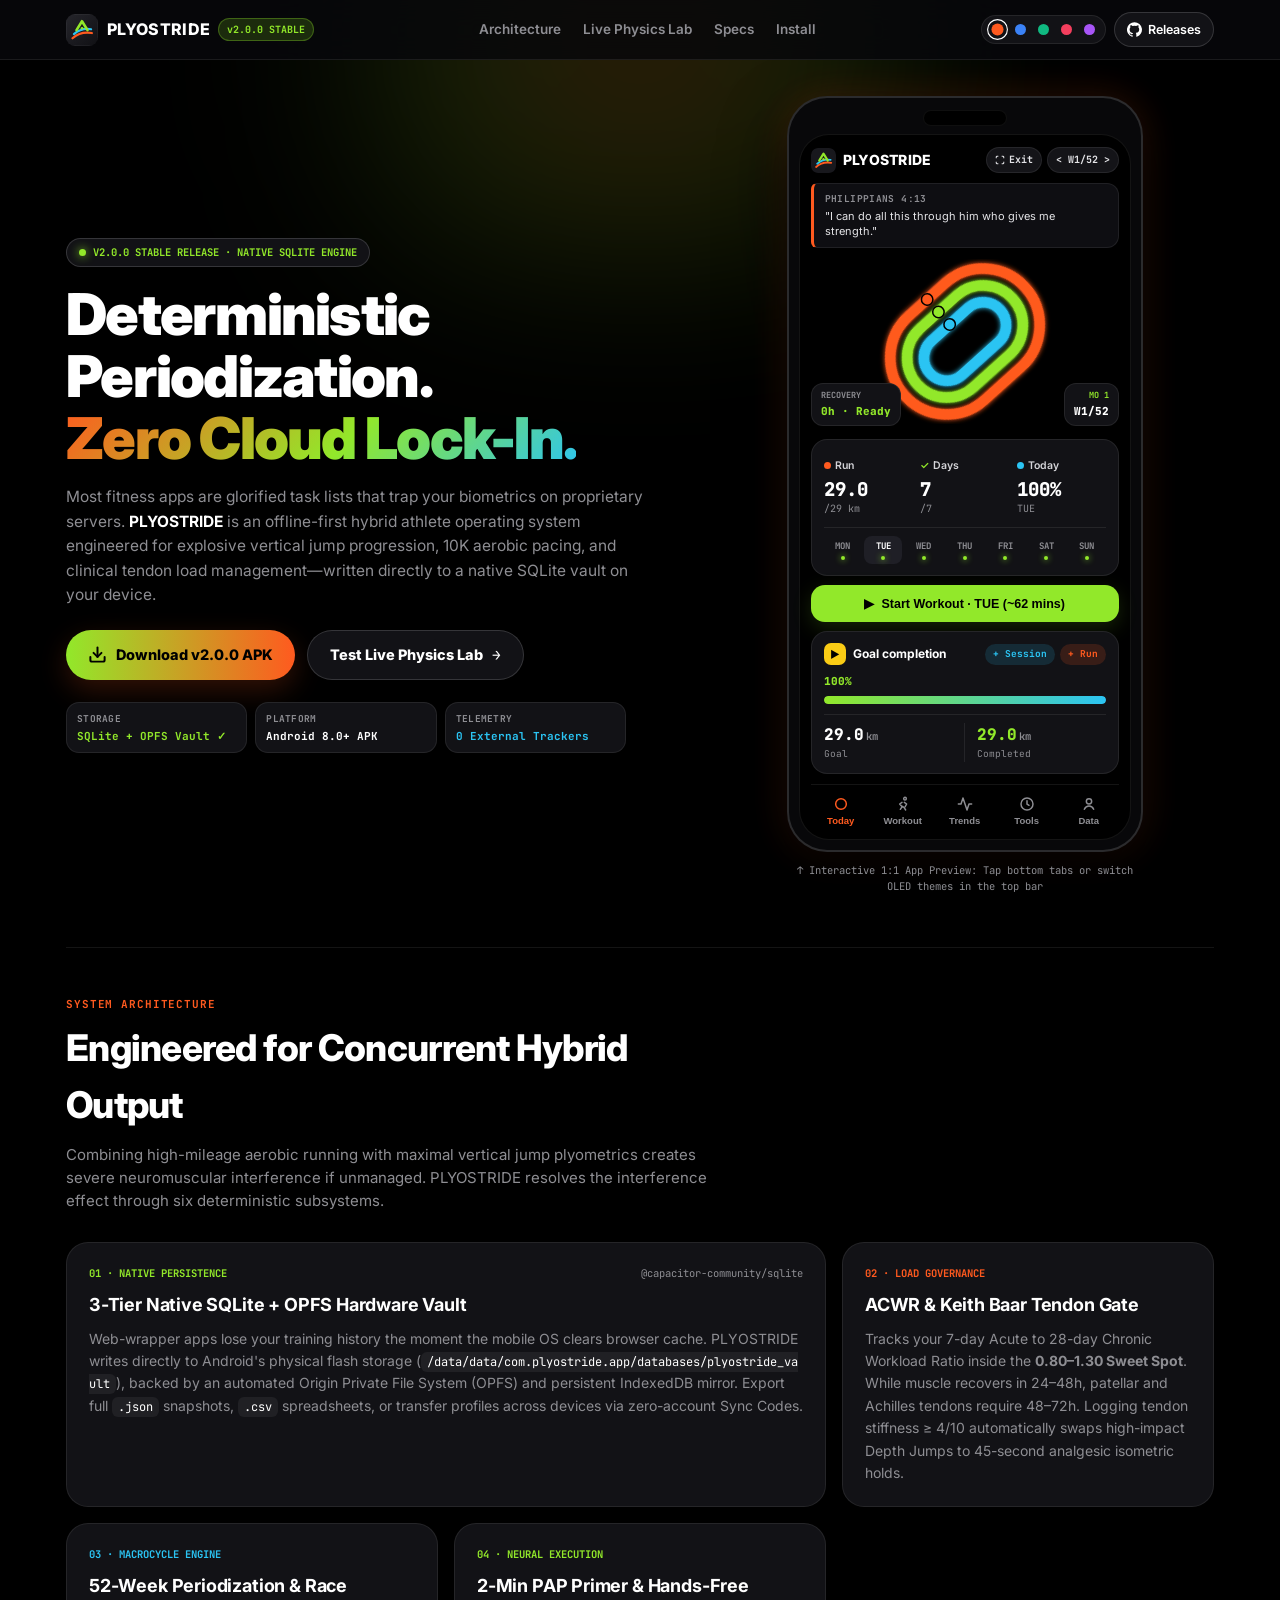
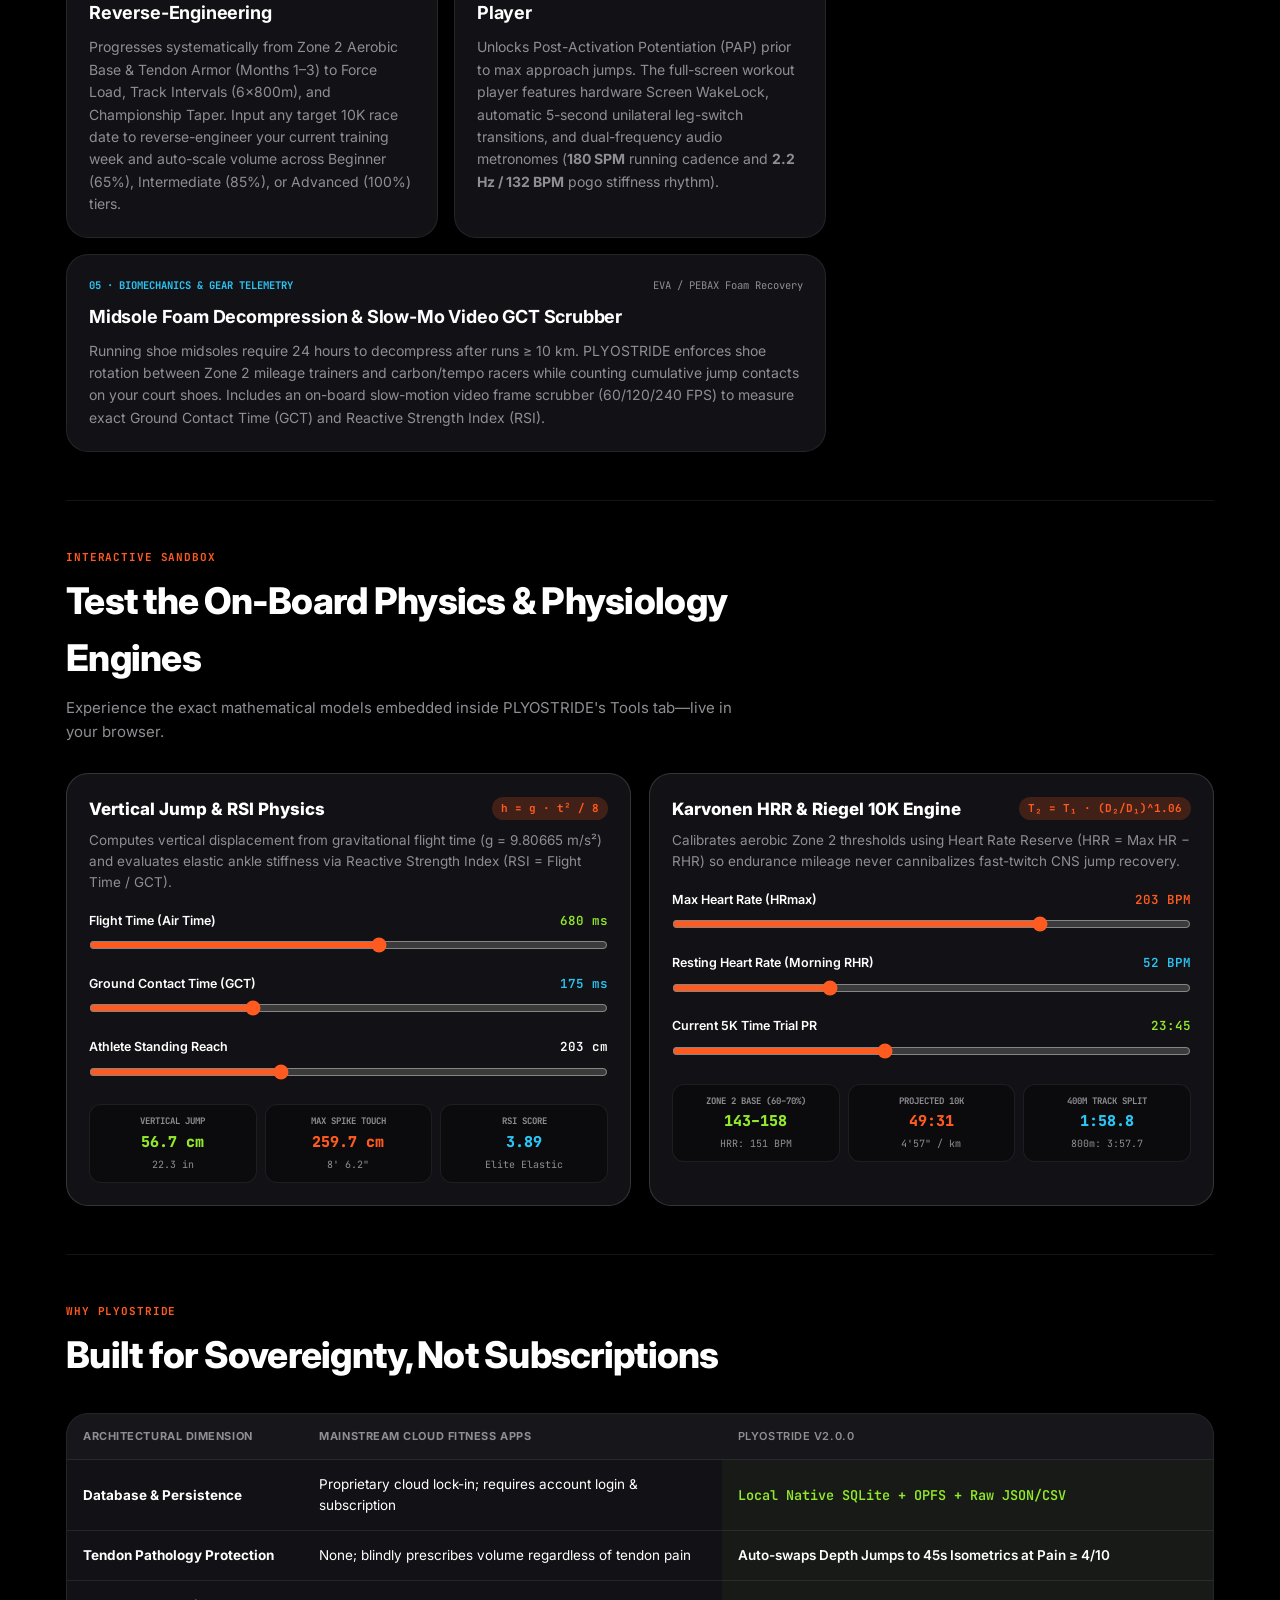
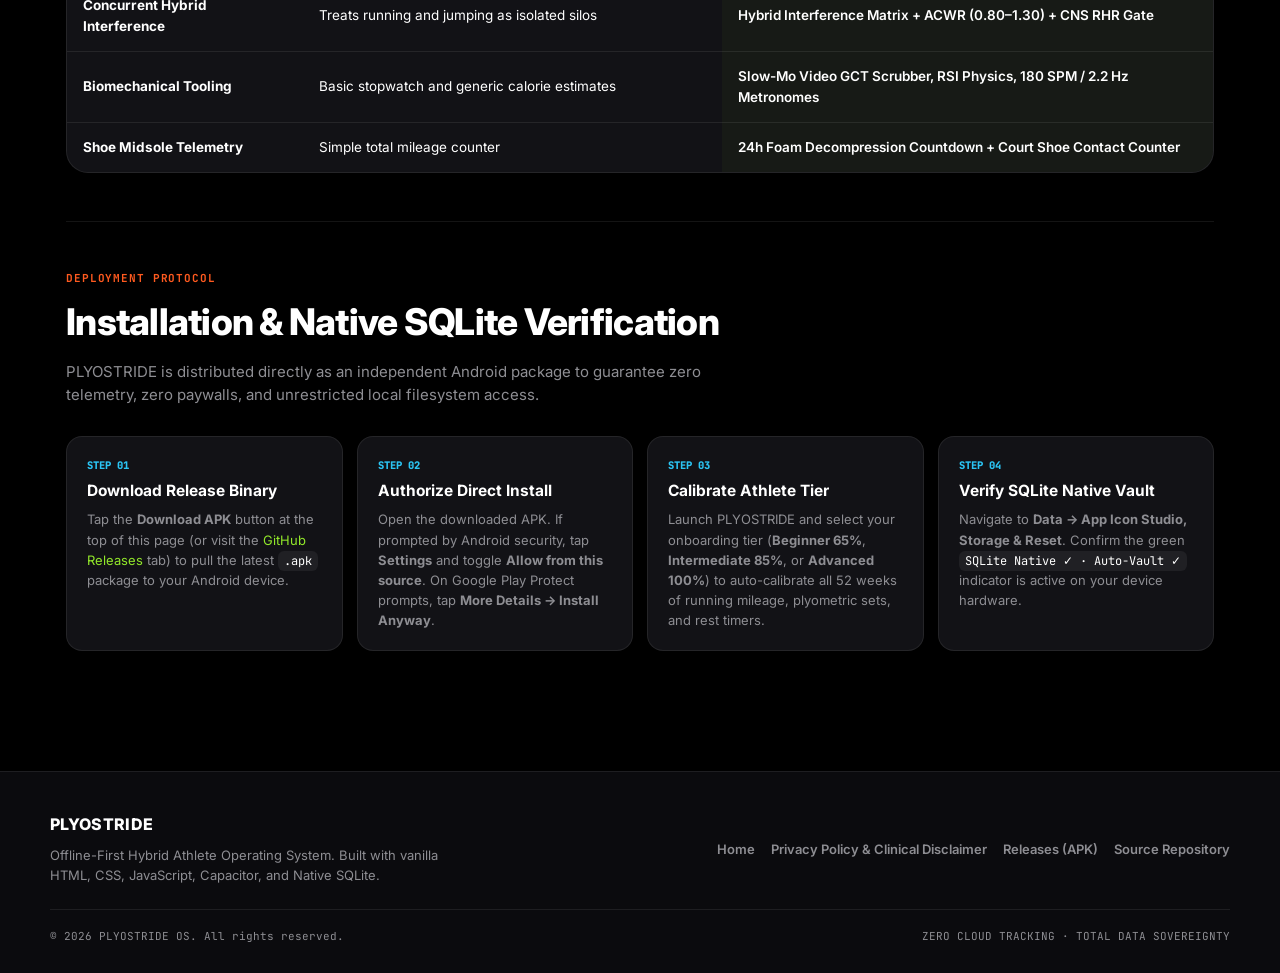
==== index.html @ dda2b537 "Update index.html" ====
<!DOCTYPE html>
<html lang="en" data-theme="carbon">
<head>
  <meta charset="UTF-8" />
  <meta name="viewport" content="width=device-width, initial-scale=1.0, maximum-scale=5.0" />
  <meta name="theme-color" content="#000000" />
  <title>PLYOSTRIDE — Offline-First Hybrid Athlete Operating System</title>
  <meta name="description" content="An offline-first, native SQLite athletic operating system engineered for vertical jump plyometrics, 10K running periodization, and clinical tendon load management." />

  <!-- OpenGraph / Social Link Preview -->
  <meta property="og:type" content="website" />
  <meta property="og:title" content="PLYOSTRIDE · Offline-First Hybrid Athlete OS" />
  <meta property="og:description" content="52-week deterministic periodization, ACWR tendon load management, RSI flight physics, and native SQLite storage. Zero cloud lock-in." />
  <meta property="og:url" content="https://plyostrideos.github.io/" />
  <meta property="og:image" content="https://plyostrideos.github.io/icon.jpg" />

  <!-- Inline SVG Favicon + icon.jpg Fallback -->
  <link rel="icon" type="image/svg+xml" href="data:image/svg+xml,%3Csvg xmlns='http://www.w3.org/2000/svg' viewBox='0 0 512 512'%3E%3Cdefs%3E%3ClinearGradient id='g' x1='0' y1='0' x2='1' y2='1'%3E%3Cstop offset='0%25' stop-color='%23232329'/%3E%3Cstop offset='100%25' stop-color='%230E0E12'/%3E%3C/linearGradient%3E%3C/defs%3E%3Crect width='512' height='512' rx='118' fill='url(%23g)'/%3E%3Cpath d='M104 388 C196 306 312 286 414 304' fill='none' stroke='%23FF5A1F' stroke-width='36' stroke-linecap='round'/%3E%3Cpath d='M126 322 C214 246 318 228 402 244' fill='none' stroke='%232BC4F3' stroke-width='34' stroke-linecap='round'/%3E%3Cpath d='M168 258 L256 116 L344 258' fill='none' stroke='%2392E82A' stroke-width='42' stroke-linecap='round' stroke-linejoin='round'/%3E%3Ccircle cx='256' cy='228' r='22' fill='%2392E82A'/%3E%3C/svg%3E" />
  <link rel="apple-touch-icon" href="icon.jpg" />

  <!-- Fonts & Stylesheet -->
  <link rel="preconnect" href="https://fonts.googleapis.com" />
  <link rel="preconnect" href="https://fonts.gstatic.com" crossorigin />
  <link href="https://fonts.googleapis.com/css2?family=Inter:wght@400;500;600;700;800;900&family=JetBrains+Mono:wght@500;600;700&display=swap" rel="stylesheet" />
  <link rel="stylesheet" href="styles.css" />
</head>
<body>

  <!-- AMBIENT RADIAL GLOW -->
  <div class="ambient-glow" aria-hidden="true"></div>

  <!-- STICKY HYPEROS NAVIGATION BAR -->
  <nav class="top-nav">
    <div class="nav-inner">
      <a href="index.html" class="brand-lockup">
        <svg class="brand-squircle" viewBox="0 0 512 512" aria-label="PLYOSTRIDE Icon">
          <defs>
            <linearGradient id="navIconGrad" x1="0" y1="0" x2="1" y2="1">
              <stop offset="0%" stop-color="#25252B" />
              <stop offset="100%" stop-color="#101014" />
            </linearGradient>
          </defs>
          <rect width="512" height="512" rx="118" fill="url(#navIconGrad)" stroke="rgba(255,255,255,0.12)" stroke-width="12" />
          <path d="M104 388 C196 306 312 286 414 304" fill="none" stroke="var(--primary)" stroke-width="36" stroke-linecap="round" />
          <path d="M126 322 C214 246 318 228 402 244" fill="none" stroke="var(--tertiary)" stroke-width="34" stroke-linecap="round" />
          <path d="M168 258 L256 116 L344 258" fill="none" stroke="var(--secondary)" stroke-width="42" stroke-linecap="round" stroke-linejoin="round" />
          <circle cx="256" cy="228" r="22" fill="var(--secondary)" />
        </svg>
        <div class="brand-text-wrap">
          <span class="logo-text">PLYOSTRIDE</span>
          <span class="version-pill mono" id="nav-version-pill">v2.0.0 STABLE</span>
        </div>
      </a>

      <div class="nav-links">
        <a href="#architecture">Architecture</a>
        <a href="#physics-lab">Live Physics Lab</a>
        <a href="#comparison">Specs</a>
        <a href="#install">Install</a>
      </div>

      <div class="nav-actions">
        <!-- Live 5-Theme Switcher -->
        <div class="theme-switcher" role="group" aria-label="OLED Theme Preview">
          <button type="button" class="theme-dot active" data-set-theme="carbon" title="PLYOSTRIDE Carbon (Default)">
            <span style="background:#FF5A1F;"></span>
          </button>
          <button type="button" class="theme-dot" data-set-theme="cobalt" title="Cobalt Velocity">
            <span style="background:#3B82F6;"></span>
          </button>
          <button type="button" class="theme-dot" data-set-theme="emerald" title="Emerald Bio-Lab">
            <span style="background:#10B981;"></span>
          </button>
          <button type="button" class="theme-dot" data-set-theme="crimson" title="Crimson Apex">
            <span style="background:#F43F5E;"></span>
          </button>
          <button type="button" class="theme-dot" data-set-theme="amethyst" title="Amethyst Neuro">
            <span style="background:#A855F7;"></span>
          </button>
        </div>

        <a href="https://github.com/plyostrideos/plyostrideos.github.io/releases" target="_blank" rel="noopener" class="btn-nav" id="nav-github-link">
          <svg width="15" height="15" viewBox="0 0 24 24" fill="currentColor"><path d="M12 .3a12 12 0 0 0-3.8 23.4c.6.1.8-.3.8-.6v-2c-3.3.7-4-1.6-4-1.6-.6-1.4-1.4-1.8-1.4-1.8-1-.7.1-.7.1-.7 1.2.1 1.8 1.2 1.8 1.2 1 1.8 2.8 1.3 3.5 1 .1-.8.4-1.3.7-1.6-2.7-.3-5.5-1.3-5.5-6 0-1.2.5-2.3 1.3-3.1-.2-.4-.6-1.6 0-3.2 0 0 1-.3 3.4 1.2a11.5 11.5 0 0 1 6 0c2.3-1.5 3.3-1.2 3.3-1.2.6 1.6.2 2.8 0 3.2.9.8 1.3 1.9 1.3 3.2 0 4.6-2.8 5.6-5.5 5.9.5.4.9 1 .9 2.2v3.3c0 .3.1.7.8.6A12 12 0 0 0 12 .3"/></svg>
          <span>Releases</span>
        </a>
      </div>
    </div>
  </nav>

  <!-- HERO SECTION WITH 1:1 ACTUAL APP MOCKUP -->
  <header class="hero">
    <div class="hero-grid">
      <!-- Left Column: Copy & Download CTA -->
      <div class="hero-copy">
        <div class="status-banner">
          <span class="status-dot"></span>
          <span class="mono" id="release-status-text">V2.0.0 STABLE RELEASE · NATIVE SQLITE ENGINE</span>
        </div>

        <h1>Deterministic Periodization.<br /><span class="text-gradient">Zero Cloud Lock-In.</span></h1>

        <p class="hero-sub">
          Most fitness apps are glorified task lists that trap your biometrics on proprietary servers. <strong>PLYOSTRIDE</strong> is an offline-first hybrid athlete operating system engineered for explosive vertical jump progression, 10K aerobic pacing, and clinical tendon load management—written directly to a native SQLite vault on your device.
        </p>

        <div class="cta-group">
          <a id="apk-download-btn" href="https://github.com/plyostrideos/plyostrideos.github.io/releases" class="btn btn-primary">
            <svg width="19" height="19" viewBox="0 0 24 24" fill="none" stroke="currentColor" stroke-width="2.5" stroke-linecap="round" stroke-linejoin="round"><path d="M21 15v4a2 2 0 0 1-2 2H5a2 2 0 0 1-2-2v-4"/><polyline points="7 10 12 15 17 10"/><line x1="12" y1="15" x2="12" y2="3"/></svg>
            <span id="apk-btn-label">Download v2.0.0 APK</span>
          </a>
          <a href="#physics-lab" class="btn btn-secondary">
            <span>Test Live Physics Lab</span>
            <span class="mono">→</span>
          </a>
        </div>

        <div class="hero-telemetry-strip mono">
          <div class="tel-pill">
            <span class="tel-lbl">STORAGE</span>
            <span class="tel-val text-green">SQLite + OPFS Vault ✓</span>
          </div>
          <div class="tel-pill">
            <span class="tel-lbl">PLATFORM</span>
            <span class="tel-val" id="apk-meta-size">Android 8.0+ APK</span>
          </div>
          <div class="tel-pill">
            <span class="tel-lbl">TELEMETRY</span>
            <span class="tel-val text-cyan">0 External Trackers</span>
          </div>
        </div>
      </div>

      <!-- Right Column: Exact 1:1 Interactive PLYOSTRIDE OLED Phone Preview -->
      <div class="hero-device-stage">
        <div class="phone-frame">
          <div class="phone-notch"></div>
          <div class="phone-screen">

            <!-- Exact App Top Header -->
            <div class="mock-header">
              <div class="mock-brand">
                <svg class="mock-squircle-logo" viewBox="0 0 512 512">
                  <rect width="512" height="512" rx="118" fill="#18181D" />
                  <path d="M104 388 C196 306 312 286 414 304" fill="none" stroke="var(--primary)" stroke-width="38" stroke-linecap="round" />
                  <path d="M126 322 C214 246 318 228 402 244" fill="none" stroke="var(--tertiary)" stroke-width="36" stroke-linecap="round" />
                  <path d="M168 258 L256 116 L344 258" fill="none" stroke="var(--secondary)" stroke-width="44" stroke-linecap="round" stroke-linejoin="round" />
                  <circle cx="256" cy="228" r="24" fill="var(--secondary)" />
                </svg>
                <span class="mock-title">PLYOSTRIDE</span>
              </div>
              <div class="mock-header-pills mono">
                <span class="mock-exit-pill">
                  <svg width="10" height="10" viewBox="0 0 24 24" fill="none" stroke="currentColor" stroke-width="2.5"><path d="M8 3H5a2 2 0 0 0-2 2v3m18 0V5a2 2 0 0 0-2-2h-3m0 18h3a2 2 0 0 0 2-2v-3M3 16v3a2 2 0 0 0 2 2h3"/></svg>
                  Exit
                </span>
                <span class="mock-wk-pill">< W1/52 ></span>
              </div>
            </div>

            <!-- Interactive Screen View 1: TODAY (Exact Replica with Philippians 4:13 & 100% Completed State) -->
            <div class="mock-view active" id="mock-view-today">
              <!-- Philippians 4:13 Card -->
              <div class="mock-verse">
                <div class="mono mock-verse-ref">PHILIPPIANS 4:13</div>
                <div class="mock-verse-text">"I can do all this through him who gives me strength."</div>
              </div>

              <!-- 100% Completed Tilted Concentric Stadium Rings + Tick Track -->
              <div class="mock-rings-wrap">
                <svg class="mock-stadium-svg" viewBox="0 0 280 216" aria-label="100% Completed Activity Rings">
                  <defs>
                    <filter id="ringGlow" x="-20%" y="-20%" width="140%" height="140%">
                      <feGaussianBlur stdDeviation="3.5" result="blur" />
                      <feMerge>
                        <feMergeNode in="blur" />
                        <feMergeNode in="SourceGraphic" />
                      </feMerge>
                    </filter>
                  </defs>
                  <g transform="translate(140, 108) rotate(-42) translate(-140, -108)">
                    <!-- Subtle Precision Stadium Tick Marks Behind Loops -->
                    <rect x="34" y="34" width="212" height="148" rx="74" fill="none" stroke="rgba(255,90,31,0.18)" stroke-width="14" stroke-dasharray="2.5 5.5" />
                    <rect x="56" y="56" width="168" height="104" rx="52" fill="none" stroke="rgba(146,232,42,0.18)" stroke-width="14" stroke-dasharray="2.5 5.5" />
                    <rect x="78" y="78" width="124" height="60" rx="30" fill="none" stroke="rgba(43,196,243,0.18)" stroke-width="14" stroke-dasharray="2.5 5.5" />

                    <!-- 100% Completed Full Concentric Stadium Rings -->
                    <rect x="34" y="34" width="212" height="148" rx="74" fill="none" stroke="var(--primary)" stroke-width="14" stroke-linecap="round" filter="url(#ringGlow)" />
                    <rect x="56" y="56" width="168" height="104" rx="52" fill="none" stroke="var(--secondary)" stroke-width="14" stroke-linecap="round" filter="url(#ringGlow)" />
                    <rect x="78" y="78" width="124" height="60" rx="30" fill="none" stroke="var(--tertiary)" stroke-width="14" stroke-linecap="round" filter="url(#ringGlow)" />

                    <!-- Glowing Completion Cap Dots -->
                    <circle cx="140" cy="34" r="7.5" fill="var(--primary)" stroke="#000" stroke-width="2" />
                    <circle cx="140" cy="56" r="7.5" fill="var(--secondary)" stroke="#000" stroke-width="2" />
                    <circle cx="140" cy="78" r="7.5" fill="var(--tertiary)" stroke="#000" stroke-width="2" />
                  </g>
                </svg>

                <div class="mock-badge-left mono">
                  <span class="mock-b-lbl">RECOVERY</span>
                  <span class="mock-b-val text-green">0h · Ready</span>
                </div>
                <div class="mock-badge-right mono">
                  <span class="mock-b-lbl text-green">MO 1</span>
                  <span class="mock-b-val">W1/52</span>
                </div>
              </div>

              <!-- 3-Column Metrics + 7-Day Strip Card (100% Completed) -->
              <div class="mock-card">
                <div class="mock-3col">
                  <div>
                    <div class="mock-m-lbl">
                      <span class="dot-flame"></span> Run
                    </div>
                    <div class="mock-m-val mono">29.0</div>
                    <div class="mock-m-sub mono">/29 km</div>
                  </div>
                  <div>
                    <div class="mock-m-lbl">
                      <span class="text-green">✓</span> Days
                    </div>
                    <div class="mock-m-val mono">7</div>
                    <div class="mock-m-sub mono">/7</div>
                  </div>
                  <div>
                    <div class="mock-m-lbl">
                      <span class="dot-clock"></span> Today
                    </div>
                    <div class="mock-m-val mono">100%</div>
                    <div class="mock-m-sub mono">TUE</div>
                  </div>
                </div>

                <!-- 7-Day Strip with Completed Dots -->
                <div class="mock-week-strip mono">
                  <div class="mock-day done"><span>MON</span><i></i></div>
                  <div class="mock-day active done"><span>TUE</span><i></i></div>
                  <div class="mock-day done"><span>WED</span><i></i></div>
                  <div class="mock-day done"><span>THU</span><i></i></div>
                  <div class="mock-day done"><span>FRI</span><i></i></div>
                  <div class="mock-day done"><span>SAT</span><i></i></div>
                  <div class="mock-day done"><span>SUN</span><i></i></div>
                </div>
              </div>

              <!-- Neon Green Start Workout Button -->
              <button type="button" class="mock-start-btn" onclick="switchMockTab('workout', document.querySelectorAll('.mock-nav-item')[1])">
                <span>▶</span> Start Workout · TUE (~62 mins)
              </button>

              <!-- 100% Goal Completion Card -->
              <div class="mock-card mock-goal-card">
                <div class="mock-goal-head">
                  <div class="mock-goal-title">
                    <span class="mock-goal-icon">▶</span>
                    <span>Goal completion</span>
                  </div>
                  <div class="mock-goal-actions mono">
                    <span class="pill-session">+ Session</span>
                    <span class="pill-run">+ Run</span>
                  </div>
                </div>

                <div class="mock-goal-pct mono text-green">100%</div>
                <div class="mock-goal-bar-track">
                  <div class="mock-goal-bar-fill" style="width: 100%;"></div>
                </div>

                <div class="mock-goal-split mono">
                  <div class="mock-goal-col">
                    <div class="mock-goal-num">29.0<span>km</span></div>
                    <div class="mock-goal-sub">Goal</div>
                  </div>
                  <div class="mock-goal-col">
                    <div class="mock-goal-num text-green">29.0<span>km</span></div>
                    <div class="mock-goal-sub">Completed</div>
                  </div>
                </div>
              </div>
            </div>

            <!-- Interactive Screen View 2: WORKOUT -->
            <div class="mock-view" id="mock-view-workout">
              <div class="mock-card">
                <div style="display:flex;justify-content:space-between;align-items:center;margin-bottom:8px;">
                  <span style="font-size:12px;font-weight:700;">Tuesday · Jump & Strength</span>
                  <span class="mock-tag mono">100% DONE</span>
                </div>
                <div class="mock-ex-item done">
                  <span class="mock-chk">✓</span>
                  <div>
                    <div class="mock-ex-name">Max Approach Jumps</div>
                    <div class="mock-ex-rx mono">3 × 6 · 120s rest · 36h CNS Rec</div>
                  </div>
                </div>
                <div class="mock-ex-item done">
                  <span class="mock-chk">✓</span>
                  <div>
                    <div class="mock-ex-name">Depth Jumps (12–18")</div>
                    <div class="mock-ex-rx mono">3 × 5 · 120s rest · <span class="text-cyan">GCT <185ms</span></div>
                  </div>
                </div>
                <div class="mock-ex-item done">
                  <span class="mock-chk">✓</span>
                  <div>
                    <div class="mock-ex-name">Tempo Bulgarian Split Squats</div>
                    <div class="mock-ex-rx mono">3 × 6 / leg · 25 lb DBs</div>
                  </div>
                </div>
                <div class="mock-ex-item done">
                  <span class="mock-chk">✓</span>
                  <div>
                    <div class="mock-ex-name">4-Part Arch & Soleus Shield</div>
                    <div class="mock-ex-rx mono">Short Foot · Tibialis · Soleus Iso</div>
                  </div>
                </div>
              </div>
              <div class="mock-card" style="border-color:rgba(146,232,42,0.3);">
                <div style="font-size:11px;font-weight:700;color:var(--secondary);">✓ Keith Baar Tendon Gate Passed</div>
                <div style="font-size:10.5px;color:var(--text-dim);margin-top:3px;">
                  Post-session Achilles & patellar check-in logged at 1/10 stiffness. Optimal elastic tendon remodeling unlocked.
                </div>
              </div>
            </div>

            <!-- Interactive Screen View 3: TRENDS (ACWR & Mileage) -->
            <div class="mock-view" id="mock-view-trends">
              <div class="mock-card">
                <div style="display:flex;justify-content:space-between;align-items:center;font-size:11.5px;font-weight:700;">
                  <span>ACWR Workload Ratio</span>
                  <span class="mono text-green">1.06 · Sweet Spot</span>
                </div>
                <div class="mock-acwr-bar">
                  <div class="mock-acwr-pin" style="left:52%;"></div>
                </div>
                <div class="mono" style="display:flex;justify-content:space-between;font-size:9.5px;color:var(--text-dim);">
                  <span>0.80 Low</span>
                  <span>66 / 90 Plyo Contacts</span>
                  <span>>1.50 Spike</span>
                </div>
              </div>
              <div class="mock-card">
                <div style="font-size:11.5px;font-weight:700;margin-bottom:6px;">Weekly Goal Progression</div>
                <div class="mono" style="font-size:11px;display:flex;justify-content:space-between;">
                  <span>Aerobic Zone 2 Volume</span>
                  <span class="text-green">29.0 / 29.0 km (100%)</span>
                </div>
                <div class="mono" style="font-size:11px;display:flex;justify-content:space-between;margin-top:5px;">
                  <span>Max Vertical Jump PR</span>
                  <span class="text-cyan">56.7 cm · RSI 3.89</span>
                </div>
              </div>
            </div>

            <!-- Interactive Screen View 4: TOOLS -->
            <div class="mock-view" id="mock-view-tools">
              <div class="mock-card">
                <div style="font-size:12px;font-weight:700;margin-bottom:6px;">On-Board Biomechanical Lab</div>
                <div class="mono" style="font-size:10.5px;color:var(--text-dim);line-height:1.6;">
- Flight-Time Jump & RSI: <span class="text-green">h = g·t²/8</span><br />
- Slow-Mo Video GCT Scrubber (240 FPS)<br />
- Run Cadence Metronome: <span class="text-orange">180 SPM</span><br />
- Pogo Stiffness Rhythm: <span class="text-cyan">2.2 Hz (132 BPM)</span><br />
- Keith Baar 5×45s Isometric Timer
                </div>
              </div>
            </div>

            <!-- Interactive Screen View 5: DATA -->
            <div class="mock-view" id="mock-view-data">
              <div class="mock-card">
                <div style="display:flex;justify-content:space-between;align-items:center;margin-bottom:8px;">
                  <span style="font-size:12px;font-weight:700;">Database & Athlete Vault</span>
                  <span class="mock-tag mono text-green">SQLite Native ✓</span>
                </div>
                <div class="mock-3col mono" style="margin-bottom:8px;">
                  <div>
                    <div class="mock-m-lbl">Height</div>
                    <div class="mock-m-val" style="font-size:14px;">158 cm</div>
                  </div>
                  <div>
                    <div class="mock-m-lbl">Weight</div>
                    <div class="mock-m-val" style="font-size:14px;">53.0 kg</div>
                  </div>
                  <div>
                    <div class="mock-m-lbl">Reach</div>
                    <div class="mock-m-val" style="font-size:14px;">203 cm</div>
                  </div>
                </div>
                <div class="mono" style="font-size:10px;color:var(--secondary);padding-top:6px;border-top:1px solid var(--hairline);">
                  3.5 KB / 5,120 KB (0.1%) · SQLite Native ✓ · Auto-Vault ✓
                </div>
              </div>
            </div>

            <!-- Exact 5-Tab Bottom Bar Matching the Real APK -->
            <div class="mock-bottom-nav">
              <button type="button" class="mock-nav-item active" onclick="switchMockTab('today', this)">
                <svg width="16" height="16" viewBox="0 0 24 24" fill="none" stroke="currentColor" stroke-width="2.2"><circle cx="12" cy="12" r="8"/></svg>
                <span>Today</span>
              </button>
              <button type="button" class="mock-nav-item" onclick="switchMockTab('workout', this)">
                <svg width="16" height="16" viewBox="0 0 24 24" fill="none" stroke="currentColor" stroke-width="2.2" stroke-linecap="round" stroke-linejoin="round"><circle cx="15" cy="4" r="2"/><path d="M10.5 9.5 7 12l3 3.5"/><path d="m14 9.5 3.5 2.5-2.5 4.5"/><path d="m8 20 3-4.5 2.5 1.5L16 21"/></svg>
                <span>Workout</span>
              </button>
              <button type="button" class="mock-nav-item" onclick="switchMockTab('trends', this)">
                <svg width="16" height="16" viewBox="0 0 24 24" fill="none" stroke="currentColor" stroke-width="2.2" stroke-linecap="round" stroke-linejoin="round"><polyline points="22 12 18 12 15 21 9 3 6 12 2 12"/></svg>
                <span>Trends</span>
              </button>
              <button type="button" class="mock-nav-item" onclick="switchMockTab('tools', this)">
                <svg width="16" height="16" viewBox="0 0 24 24" fill="none" stroke="currentColor" stroke-width="2.2" stroke-linecap="round"><circle cx="12" cy="12" r="9"/><polyline points="12 7 12 12 15 14"/></svg>
                <span>Tools</span>
              </button>
              <button type="button" class="mock-nav-item" onclick="switchMockTab('data', this)">
                <svg width="16" height="16" viewBox="0 0 24 24" fill="none" stroke="currentColor" stroke-width="2.2" stroke-linecap="round"><circle cx="12" cy="8" r="4"/><path d="M5 20c1.5-3.5 4-5 7-5s5.5 1.5 7 5"/></svg>
                <span>Data</span>
              </button>
            </div>

          </div>
        </div>
        <div class="mockup-caption mono">↑ Interactive 1:1 App Preview: Tap bottom tabs or switch OLED themes in the top bar</div>
      </div>
    </div>
  </header>

  <main class="content-container">

    <!-- SECTION 1: 6-PILLAR BENTO ARCHITECTURE -->
    <section id="architecture" class="section-block">
      <div class="section-header">
        <span class="eyebrow mono">SYSTEM ARCHITECTURE</span>
        <h2>Engineered for Concurrent Hybrid Output</h2>
        <p>Combining high-mileage aerobic running with maximal vertical jump plyometrics creates severe neuromuscular interference if unmanaged. PLYOSTRIDE resolves the interference effect through six deterministic subsystems.</p>
      </div>

      <div class="bento-grid">
        <article class="bento-card bento-wide">
          <div class="bento-top">
            <span class="bento-badge mono text-green">01 · NATIVE PERSISTENCE</span>
            <span class="mono bento-sub-tag">@capacitor-community/sqlite</span>
          </div>
          <h3>3-Tier Native SQLite + OPFS Hardware Vault</h3>
          <p>
            Web-wrapper apps lose your training history the moment the mobile OS clears browser cache. PLYOSTRIDE writes directly to Android's physical flash storage (<code>/data/data/com.plyostride.app/databases/plyostride_vault</code>), backed by an automated Origin Private File System (OPFS) and persistent IndexedDB mirror. Export full <code>.json</code> snapshots, <code>.csv</code> spreadsheets, or transfer profiles across devices via zero-account Sync Codes.
          </p>
        </article>

        <article class="bento-card">
          <div class="bento-top">
            <span class="bento-badge mono text-orange">02 · LOAD GOVERNANCE</span>
          </div>
          <h3>ACWR & Keith Baar Tendon Gate</h3>
          <p>
            Tracks your 7-day Acute to 28-day Chronic Workload Ratio inside the <strong>0.80–1.30 Sweet Spot</strong>. While muscle recovers in 24–48h, patellar and Achilles tendons require 48–72h. Logging tendon stiffness ≥ 4/10 automatically swaps high-impact Depth Jumps to 45-second analgesic isometric holds.
          </p>
        </article>

        <article class="bento-card">
          <div class="bento-top">
            <span class="bento-badge mono text-cyan">03 · MACROCYCLE ENGINE</span>
          </div>
          <h3>52-Week Periodization & Race Reverse-Engineering</h3>
          <p>
            Progresses systematically from Zone 2 Aerobic Base & Tendon Armor (Months 1–3) to Force Load, Track Intervals (6×800m), and Championship Taper. Input any target 10K race date to reverse-engineer your current training week and auto-scale volume across Beginner (65%), Intermediate (85%), or Advanced (100%) tiers.
          </p>
        </article>

        <article class="bento-card">
          <div class="bento-top">
            <span class="bento-badge mono text-green">04 · NEURAL EXECUTION</span>
          </div>
          <h3>2-Min PAP Primer & Hands-Free Player</h3>
          <p>
            Unlocks Post-Activation Potentiation (PAP) prior to max approach jumps. The full-screen workout player features hardware Screen WakeLock, automatic 5-second unilateral leg-switch transitions, and dual-frequency audio metronomes (<strong>180 SPM</strong> running cadence and <strong>2.2 Hz / 132 BPM</strong> pogo stiffness rhythm).
          </p>
        </article>

        <article class="bento-card bento-wide">
          <div class="bento-top">
            <span class="bento-badge mono text-cyan">05 · BIOMECHANICS & GEAR TELEMETRY</span>
            <span class="mono bento-sub-tag">EVA / PEBAX Foam Recovery</span>
          </div>
          <h3>Midsole Foam Decompression & Slow-Mo Video GCT Scrubber</h3>
          <p>
            Running shoe midsoles require 24 hours to decompress after runs ≥ 10 km. PLYOSTRIDE enforces shoe rotation between Zone 2 mileage trainers and carbon/tempo racers while counting cumulative jump contacts on your court shoes. Includes an on-board slow-motion video frame scrubber (60/120/240 FPS) to measure exact Ground Contact Time (GCT) and Reactive Strength Index (RSI).
          </p>
        </article>
      </div>
    </section>

    <!-- SECTION 2: LIVE INTERACTIVE BIOMECHANICAL PHYSICS SANDBOX -->
    <section id="physics-lab" class="section-block">
      <div class="section-header">
        <span class="eyebrow mono">INTERACTIVE SANDBOX</span>
        <h2>Test the On-Board Physics & Physiology Engines</h2>
        <p>Experience the exact mathematical models embedded inside PLYOSTRIDE's Tools tab—live in your browser.</p>
      </div>

      <div class="sandbox-grid">
        <!-- Calculator 1: Flight-Time Vertical Jump & RSI -->
        <div class="sandbox-card">
          <div class="sandbox-head">
            <h3>Vertical Jump & RSI Physics</h3>
            <span class="mono pill-code">h = g · t² / 8</span>
          </div>
          <p class="sandbox-desc">Computes vertical displacement from gravitational flight time (g = 9.80665 m/s²) and evaluates elastic ankle stiffness via Reactive Strength Index (RSI = Flight Time / GCT).</p>

          <div class="control-group">
            <div class="control-label">
              <span>Flight Time (Air Time)</span>
              <span class="mono text-green" id="lab-flight-val">680 ms</span>
            </div>
            <input type="range" min="400" max="900" step="5" value="680" id="lab-flight-slider" oninput="updatePhysicsLab()" />
          </div>

          <div class="control-group">
            <div class="control-label">
              <span>Ground Contact Time (GCT)</span>
              <span class="mono text-cyan" id="lab-gct-val">175 ms</span>
            </div>
            <input type="range" min="110" max="320" step="5" value="175" id="lab-gct-slider" oninput="updatePhysicsLab()" />
          </div>

          <div class="control-group">
            <div class="control-label">
              <span>Athlete Standing Reach</span>
              <span class="mono" id="lab-reach-val">203 cm</span>
            </div>
            <input type="range" min="170" max="260" step="1" value="203" id="lab-reach-slider" oninput="updatePhysicsLab()" />
          </div>

          <div class="sandbox-results mono">
            <div class="res-box">
              <span class="res-lbl">VERTICAL JUMP</span>
              <span class="res-num text-green" id="lab-jump-out">56.7 cm</span>
              <span class="res-sub" id="lab-jump-in">22.3 in</span>
            </div>
            <div class="res-box">
              <span class="res-lbl">MAX SPIKE TOUCH</span>
              <span class="res-num text-orange" id="lab-touch-out">259.7 cm</span>
              <span class="res-sub" id="lab-touch-ft">8' 6.2"</span>
            </div>
            <div class="res-box">
              <span class="res-lbl">RSI SCORE</span>
              <span class="res-num text-cyan" id="lab-rsi-out">3.89</span>
              <span class="res-sub" id="lab-rsi-tier">Elite Elastic</span>
            </div>
          </div>
        </div>

        <!-- Calculator 2: Karvonen HRR & Riegel 10K Race Predictor -->
        <div class="sandbox-card">
          <div class="sandbox-head">
            <h3>Karvonen HRR & Riegel 10K Engine</h3>
            <span class="mono pill-code">T₂ = T₁ · (D₂/D₁)^1.06</span>
          </div>
          <p class="sandbox-desc">Calibrates aerobic Zone 2 thresholds using Heart Rate Reserve (HRR = Max HR − RHR) so endurance mileage never cannibalizes fast-twitch CNS jump recovery.</p>

          <div class="control-group">
            <div class="control-label">
              <span>Max Heart Rate (HRmax)</span>
              <span class="mono text-orange" id="lab-maxhr-val">203 BPM</span>
            </div>
            <input type="range" min="160" max="220" step="1" value="203" id="lab-maxhr-slider" oninput="updateKarvonenLab()" />
          </div>

          <div class="control-group">
            <div class="control-label">
              <span>Resting Heart Rate (Morning RHR)</span>
              <span class="mono text-cyan" id="lab-rhr-val">52 BPM</span>
            </div>
            <input type="range" min="38" max="85" step="1" value="52" id="lab-rhr-slider" oninput="updateKarvonenLab()" />
          </div>

          <div class="control-group">
            <div class="control-label">
              <span>Current 5K Time Trial PR</span>
              <span class="mono text-green" id="lab-5k-val">23:45</span>
            </div>
            <input type="range" min="960" max="2100" step="15" value="1425" id="lab-5k-slider" oninput="updateKarvonenLab()" />
          </div>

          <div class="sandbox-results mono">
            <div class="res-box">
              <span class="res-lbl">ZONE 2 BASE (60–70%)</span>
              <span class="res-num text-green" id="lab-z2-out">143–158</span>
              <span class="res-sub" id="lab-hrr-sub">HRR: 151 BPM</span>
            </div>
            <div class="res-box">
              <span class="res-lbl">PROJECTED 10K</span>
              <span class="res-num text-orange" id="lab-10k-out">49:31</span>
              <span class="res-sub" id="lab-pace-sub">4'57" / km</span>
            </div>
            <div class="res-box">
              <span class="res-lbl">400M TRACK SPLIT</span>
              <span class="res-num text-cyan" id="lab-400-out">1:58.8</span>
              <span class="res-sub">800m: <span id="lab-800-out">3:57.7</span></span>
            </div>
          </div>
        </div>
      </div>
    </section>

    <!-- SECTION 3: TECHNICAL COMPARISON TABLE -->
    <section id="comparison" class="section-block">
      <div class="section-header">
        <span class="eyebrow mono">WHY PLYOSTRIDE</span>
        <h2>Built for Sovereignty, Not Subscriptions</h2>
      </div>

      <div class="table-scroll-wrap">
        <table class="comp-table">
          <thead>
            <tr>
              <th>Architectural Dimension</th>
              <th>Mainstream Cloud Fitness Apps</th>
              <th class="highlight-col">PLYOSTRIDE v2.0.0</th>
            </tr>
          </thead>
          <tbody>
            <tr>
              <td><strong>Database & Persistence</strong></td>
              <td>Proprietary cloud lock-in; requires account login & subscription</td>
              <td class="highlight-col mono text-green">Local Native SQLite + OPFS + Raw JSON/CSV</td>
            </tr>
            <tr>
              <td><strong>Tendon Pathology Protection</strong></td>
              <td>None; blindly prescribes volume regardless of tendon pain</td>
              <td class="highlight-col">Auto-swaps Depth Jumps to 45s Isometrics at Pain ≥ 4/10</td>
            </tr>
            <tr>
              <td><strong>Concurrent Hybrid Interference</strong></td>
              <td>Treats running and jumping as isolated silos</td>
              <td class="highlight-col">Hybrid Interference Matrix + ACWR (0.80–1.30) + CNS RHR Gate</td>
            </tr>
            <tr>
              <td><strong>Biomechanical Tooling</strong></td>
              <td>Basic stopwatch and generic calorie estimates</td>
              <td class="highlight-col">Slow-Mo Video GCT Scrubber, RSI Physics, 180 SPM / 2.2 Hz Metronomes</td>
            </tr>
            <tr>
              <td><strong>Shoe Midsole Telemetry</strong></td>
              <td>Simple total mileage counter</td>
              <td class="highlight-col">24h Foam Decompression Countdown + Court Shoe Contact Counter</td>
            </tr>
          </tbody>
        </table>
      </div>
    </section>

    <!-- SECTION 4: INDEPENDENT APK INSTALLATION PROTOCOL -->
    <section id="install" class="section-block">
      <div class="section-header">
        <span class="eyebrow mono">DEPLOYMENT PROTOCOL</span>
        <h2>Installation & Native SQLite Verification</h2>
        <p>PLYOSTRIDE is distributed directly as an independent Android package to guarantee zero telemetry, zero paywalls, and unrestricted local filesystem access.</p>
      </div>

      <div class="steps-grid">
        <div class="step-card">
          <div class="step-num mono">STEP 01</div>
          <h3>Download Release Binary</h3>
          <p>Tap the <strong>Download APK</strong> button at the top of this page (or visit the <a href="https://github.com/plyostrideos/plyostrideos.github.io/releases" target="_blank" rel="noopener">GitHub Releases</a> tab) to pull the latest <code>.apk</code> package to your Android device.</p>
        </div>

        <div class="step-card">
          <div class="step-num mono">STEP 02</div>
          <h3>Authorize Direct Install</h3>
          <p>Open the downloaded APK. If prompted by Android security, tap <strong>Settings</strong> and toggle <strong>Allow from this source</strong>. On Google Play Protect prompts, tap <strong>More Details → Install Anyway</strong>.</p>
        </div>

        <div class="step-card">
          <div class="step-num mono">STEP 03</div>
          <h3>Calibrate Athlete Tier</h3>
          <p>Launch PLYOSTRIDE and select your onboarding tier (<strong>Beginner 65%</strong>, <strong>Intermediate 85%</strong>, or <strong>Advanced 100%</strong>) to auto-calibrate all 52 weeks of running mileage, plyometric sets, and rest timers.</p>
        </div>

        <div class="step-card">
          <div class="step-num mono">STEP 04</div>
          <h3>Verify SQLite Native Vault</h3>
          <p>Navigate to <strong>Data → App Icon Studio, Storage & Reset</strong>. Confirm the green <code>SQLite Native ✓ · Auto-Vault ✓</code> indicator is active on your device hardware.</p>
        </div>
      </div>
    </section>

  </main>

  <!-- FOOTER -->
  <footer class="site-footer">
    <div class="footer-inner">
      <div class="footer-brand">
        <div class="brand-lockup">
          <img src="icon.jpg" alt="PLYOSTRIDE" class="footer-icon" onerror="this.style.display='none'" />
          <span class="logo-text">PLYOSTRIDE</span>
        </div>
        <p>Offline-First Hybrid Athlete Operating System. Built with vanilla HTML, CSS, JavaScript, Capacitor, and Native SQLite.</p>
      </div>

      <div class="footer-links">
        <a href="index.html">Home</a>
        <a href="privacy.html">Privacy Policy & Clinical Disclaimer</a>
        <a href="https://github.com/plyostrideos/plyostrideos.github.io/releases" target="_blank" rel="noopener">Releases (APK)</a>
        <a href="https://github.com/plyostrideos/plyostrideos.github.io" target="_blank" rel="noopener">Source Repository</a>
      </div>
    </div>
    <div class="footer-bottom mono">
      <span>© 2026 PLYOSTRIDE OS. All rights reserved.</span>
      <span>ZERO CLOUD TRACKING · TOTAL DATA SOVEREIGNTY</span>
    </div>
  </footer>

  <!-- INTERACTIVE LABS, THEME ENGINE & MULTI-REPO APK RESOLVER -->
  <script>
    /* 1. Live 5-Theme Switcher */
    const themeDots = document.querySelectorAll('.theme-dot');
    themeDots.forEach(btn => {
      btn.addEventListener('click', () => {
        const theme = btn.getAttribute('data-set-theme') || 'carbon';
        document.documentElement.setAttribute('data-theme', theme);
        themeDots.forEach(d => d.classList.remove('active'));
        btn.classList.add('active');
      });
    });

    /* 2. Interactive Hero Phone Mockup Tab Switcher */
    function switchMockTab(tabId, btnEl) {
      document.querySelectorAll('.mock-view').forEach(v => v.classList.remove('active'));
      const target = document.getElementById('mock-view-' + tabId);
      if (target) target.classList.add('active');
      document.querySelectorAll('.mock-nav-item').forEach(b => b.classList.remove('active'));
      if (btnEl) btnEl.classList.add('active');
    }

    /* 3. Live Vertical Jump & RSI Physics Sandbox */
    function updatePhysicsLab() {
      const flightMs = parseFloat(document.getElementById('lab-flight-slider').value) || 680;
      const gctMs = parseFloat(document.getElementById('lab-gct-slider').value) || 175;
      const reachCm = parseFloat(document.getElementById('lab-reach-slider').value) || 203;

      document.getElementById('lab-flight-val').textContent = flightMs + ' ms';
      document.getElementById('lab-gct-val').textContent = gctMs + ' ms';
      document.getElementById('lab-reach-val').textContent = reachCm + ' cm';

      const flightSec = flightMs / 1000;
      const heightM = (9.80665 * flightSec * flightSec) / 8;
      const heightCm = (heightM * 100).toFixed(1);
      const heightIn = (heightM * 39.3701).toFixed(1);

      const touchCm = (reachCm + parseFloat(heightCm)).toFixed(1);
      const totalInches = parseFloat(touchCm) / 2.54;
      const ft = Math.floor(totalInches / 12);
      const remIn = (totalInches % 12).toFixed(1);

      const rsi = (flightSec / (gctMs / 1000)).toFixed(2);
      let rsiTier = 'Developing';
      if (rsi >= 3.0) rsiTier = 'Elite Elastic';
      else if (rsi >= 2.2) rsiTier = 'High Stiffness';
      else if (rsi >= 1.5) rsiTier = 'Moderate Base';

      document.getElementById('lab-jump-out').textContent = heightCm + ' cm';
      document.getElementById('lab-jump-in').textContent = heightIn + ' in';
      document.getElementById('lab-touch-out').textContent = touchCm + ' cm';
      document.getElementById('lab-touch-ft').textContent = ft + "' " + remIn + '"';
      document.getElementById('lab-rsi-out').textContent = rsi;
      document.getElementById('lab-rsi-tier').textContent = rsiTier;
    }

    /* 4. Live Karvonen HRR & Riegel 10K Predictor Sandbox */
    function updateKarvonenLab() {
      const maxHr = parseInt(document.getElementById('lab-maxhr-slider').value, 10) || 203;
      const rhr = parseInt(document.getElementById('lab-rhr-slider').value, 10) || 52;
      const fiveKSec = parseInt(document.getElementById('lab-5k-slider').value, 10) || 1425;

      const hrr = Math.max(40, maxHr - rhr);
      const z2Low = Math.round(rhr + hrr * 0.60);
      const z2High = Math.round(rhr + hrr * 0.70);

      const fmtMMSS = (sec) => {
        const m = Math.floor(sec / 60);
        const s = Math.round(sec % 60);
        return m + ':' + String(s).padStart(2, '0');
      };

      const tenKSec = fiveKSec * Math.pow(10000 / 5000, 1.06);
      const paceKmSec = tenKSec / 10;
      const paceM = Math.floor(paceKmSec / 60);
      const paceS = String(Math.round(paceKmSec % 60)).padStart(2, '0');

      const lap400 = (paceKmSec * 0.4);
      const lap400M = Math.floor(lap400 / 60);
      const lap400S = (lap400 % 60).toFixed(1).padStart(4, '0');

      const rep800 = (paceKmSec * 0.8);
      const rep800M = Math.floor(rep800 / 60);
      const rep800S = (rep800 % 60).toFixed(1).padStart(4, '0');

      document.getElementById('lab-maxhr-val').textContent = maxHr + ' BPM';
      document.getElementById('lab-rhr-val').textContent = rhr + ' BPM';
      document.getElementById('lab-5k-val').textContent = fmtMMSS(fiveKSec);

      document.getElementById('lab-z2-out').textContent = z2Low + '–' + z2High;
      document.getElementById('lab-hrr-sub').textContent = 'HRR: ' + hrr + ' BPM';
      document.getElementById('lab-10k-out').textContent = fmtMMSS(tenKSec);
      document.getElementById('lab-pace-sub').textContent = paceM + "'" + paceS + '" / km';
      document.getElementById('lab-400-out').textContent = lap400M + ':' + lap400S;
      document.getElementById('lab-800-out').textContent = rep800M + ':' + rep800S;
    }

    /* 5. Multi-Repo Resilient GitHub Release APK Resolver */
    async function resolveLatestApk() {
      const btn = document.getElementById('apk-download-btn');
      const btnLabel = document.getElementById('apk-btn-label');
      const navPill = document.getElementById('nav-version-pill');
      const metaSize = document.getElementById('apk-meta-size');
      const statusText = document.getElementById('release-status-text');

      const reposToCheck = [
        'plyostrideos/plyostrideos.github.io',
        'emmanueltumolva/PLYOSTRIDE'
      ];

      for (const repo of reposToCheck) {
        try {
          const res = await fetch(`https://api.github.com/repos/${repo}/releases`);
          if (!res.ok) continue;
          const releases = await res.json();
          if (!Array.isArray(releases) || releases.length === 0) continue;

          const stableRelease = releases.find(r => !r.prerelease && !r.draft) || releases[0];
          const apkAsset = (stableRelease.assets || []).find(a => a.name && a.name.toLowerCase().endsWith('.apk'));

          const tag = stableRelease.tag_name || 'v2.0.0';
          if (navPill) navPill.textContent = tag.toUpperCase() + ' STABLE';
          if (statusText) statusText.textContent = `${tag.toUpperCase()} STABLE RELEASE · NATIVE SQLITE ENGINE`;

          if (apkAsset) {
            const sizeMb = (apkAsset.size / (1024 * 1024)).toFixed(1);
            btn.href = apkAsset.browser_download_url;
            btnLabel.textContent = `Download ${tag} APK (${sizeMb} MB)`;
            if (metaSize) metaSize.textContent = `${apkAsset.name} · ${sizeMb} MB`;
          } else if (stableRelease.html_url) {
            btn.href = stableRelease.html_url;
            btnLabel.textContent = `Download ${tag} Release`;
          }
          break;
        } catch (err) {
          // Proceed to fallback
        }
      }
    }

    updatePhysicsLab();
    updateKarvonenLab();
    resolveLatestApk();
  </script>
</body>
</html>
---- styles.css ----
/* ==========================================================================
   PLYOSTRIDE WEBSITE DESIGN SYSTEM — ZERO-CUTOFF RESPONSIVE ARCHITECTURE
   ========================================================================== */
:root,
html[data-theme="carbon"] {
  --bg: #000000;
  --bg-elevated: #0B0B0E;
  --card: #121216;
  --card-hover: #18181E;
  --hairline: rgba(255, 255, 255, 0.08);
  --hairline-strong: rgba(255, 255, 255, 0.15);
  --text: #FFFFFF;
  --text-dim: #8E8E93;
  --primary: #FF5A1F;
  --secondary: #92E82A;
  --tertiary: #2BC4F3;
  --primary-glow: rgba(255, 90, 31, 0.20);
  --secondary-glow: rgba(146, 232, 42, 0.16);
  --tertiary-glow: rgba(43, 196, 243, 0.16);
  --radius-lg: 22px;
  --radius-md: 16px;
  --spring: cubic-bezier(0.22, 1, 0.36, 1);
}

html[data-theme="cobalt"] {
  --bg: #030712;
  --bg-elevated: #091024;
  --card: #0F172A;
  --card-hover: #1E293B;
  --primary: #3B82F6;
  --secondary: #38BDF8;
  --tertiary: #818CF8;
  --primary-glow: rgba(59, 130, 246, 0.22);
  --secondary-glow: rgba(56, 189, 248, 0.18);
}

html[data-theme="emerald"] {
  --bg: #020806;
  --bg-elevated: #07120E;
  --card: #0B1914;
  --card-hover: #132A22;
  --primary: #10B981;
  --secondary: #A3E635;
  --tertiary: #2DD4BF;
  --primary-glow: rgba(16, 185, 129, 0.22);
  --secondary-glow: rgba(163, 230, 53, 0.18);
}

html[data-theme="crimson"] {
  --bg: #090305;
  --bg-elevated: #12070B;
  --card: #180C10;
  --card-hover: #271319;
  --primary: #F43F5E;
  --secondary: #FB923C;
  --tertiary: #FACC15;
  --primary-glow: rgba(244, 63, 94, 0.22);
  --secondary-glow: rgba(251, 146, 60, 0.18);
}

html[data-theme="amethyst"] {
  --bg: #07040F;
  --bg-elevated: #0E081C;
  --card: #130E24;
  --card-hover: #1F173A;
  --primary: #A855F7;
  --secondary: #22D3EE;
  --tertiary: #E879F9;
  --primary-glow: rgba(168, 85, 247, 0.24);
  --secondary-glow: rgba(34, 211, 238, 0.18);
}

*,
*::before,
*::after {
  box-sizing: border-box;
  margin: 0;
  padding: 0;
}

html {
  scroll-behavior: smooth;
  background-color: var(--bg);
  color: var(--text);
  font-family: 'Inter', -apple-system, BlinkMacSystemFont, sans-serif;
  line-height: 1.55;
  -webkit-font-smoothing: antialiased;
  max-width: 100%;
  overflow-x: hidden;
}

body {
  background-color: var(--bg);
  color: var(--text);
  width: 100%;
  max-width: 100%;
  overflow-x: hidden;
  position: relative;
  transition: background-color 0.35s var(--spring);
}

.mono {
  font-family: 'JetBrains Mono', monospace;
  font-variant-numeric: tabular-nums;
}

.text-green { color: var(--secondary) !important; }
.text-orange { color: var(--primary) !important; }
.text-cyan { color: var(--tertiary) !important; }

.text-gradient {
  background: linear-gradient(135deg, var(--primary) 0%, var(--secondary) 55%, var(--tertiary) 100%);
  -webkit-background-clip: text;
  -webkit-text-fill-color: transparent;
}

.ambient-glow {
  position: fixed;
  top: -180px;
  left: 50%;
  transform: translateX(-50%);
  width: min(860px, 100vw);
  height: 440px;
  background: radial-gradient(circle, var(--primary-glow) 0%, var(--secondary-glow) 40%, transparent 72%);
  filter: blur(90px);
  pointer-events: none;
  z-index: 0;
}

/* ==========================================================================
   NAVIGATION BAR
   ========================================================================== */
.top-nav {
  position: sticky;
  top: 0;
  z-index: 100;
  background: rgba(8, 8, 11, 0.86);
  backdrop-filter: blur(20px) saturate(180%);
  -webkit-backdrop-filter: blur(20px) saturate(180%);
  border-bottom: 1px solid var(--hairline);
  width: 100%;
}

.nav-inner {
  max-width: 1180px;
  margin: 0 auto;
  padding: 12px 16px;
  display: flex;
  align-items: center;
  justify-content: space-between;
  gap: 8px;
}

.brand-lockup {
  display: inline-flex;
  align-items: center;
  gap: 9px;
  text-decoration: none;
  color: var(--text);
  min-width: 0;
}

.brand-squircle {
  width: 32px;
  height: 32px;
  border-radius: 9px;
  flex-shrink: 0;
}

.brand-text-wrap {
  display: flex;
  align-items: center;
  gap: 8px;
  min-width: 0;
}

.logo-text {
  font-size: 16px;
  font-weight: 800;
  letter-spacing: 0.02em;
  white-space: nowrap;
}

.version-pill {
  font-size: 10px;
  font-weight: 700;
  padding: 3px 8px;
  border-radius: 999px;
  background: var(--secondary-glow);
  color: var(--secondary);
  border: 1px solid rgba(146, 232, 42, 0.3);
  white-space: nowrap;
}

.nav-links {
  display: flex;
  align-items: center;
  gap: 22px;
}

.nav-links a {
  color: var(--text-dim);
  text-decoration: none;
  font-size: 13.5px;
  font-weight: 600;
  transition: color 0.2s ease;
}

.nav-links a:hover {
  color: var(--text);
}

.nav-actions {
  display: flex;
  align-items: center;
  gap: 8px;
  flex-shrink: 0;
}

.theme-switcher {
  display: inline-flex;
  align-items: center;
  gap: 4px;
  background: var(--card);
  border: 1px solid var(--hairline);
  padding: 4px 6px;
  border-radius: 999px;
}

.theme-dot {
  width: 19px;
  height: 19px;
  border-radius: 50%;
  border: 1.5px solid transparent;
  background: transparent;
  display: inline-flex;
  align-items: center;
  justify-content: center;
  cursor: pointer;
  transition: transform 0.18s var(--spring), border-color 0.18s ease;
}

.theme-dot span {
  width: 11px;
  height: 11px;
  border-radius: 50%;
}

.theme-dot.active {
  border-color: var(--text);
  transform: scale(1.1);
}

.btn-nav {
  display: inline-flex;
  align-items: center;
  gap: 6px;
  background: var(--card);
  border: 1px solid var(--hairline-strong);
  color: var(--text);
  text-decoration: none;
  font-size: 12.5px;
  font-weight: 600;
  padding: 7px 12px;
  border-radius: 999px;
  white-space: nowrap;
}

/* ==========================================================================
   HERO SECTION & 1:1 ACTUAL APP PHONE MOCKUP
   ========================================================================== */
.hero {
  position: relative;
  z-index: 1;
  max-width: 1180px;
  margin: 0 auto;
  padding: 36px 16px 52px;
}

.hero-grid {
  display: grid;
  grid-template-columns: 1.1fr 0.9fr;
  gap: 40px;
  align-items: center;
}

.hero-copy {
  min-width: 0;
}

.status-banner {
  display: inline-flex;
  align-items: center;
  gap: 7px;
  background: var(--card);
  border: 1px solid var(--hairline-strong);
  padding: 5px 12px;
  border-radius: 999px;
  font-size: 10.5px;
  font-weight: 700;
  color: var(--secondary);
  margin-bottom: 16px;
  max-width: 100%;
  flex-wrap: wrap;
}

.status-dot {
  width: 7px;
  height: 7px;
  border-radius: 50%;
  background: var(--secondary);
  box-shadow: 0 0 10px var(--secondary);
  flex-shrink: 0;
}

.hero h1 {
  font-size: clamp(2rem, 4.5vw, 3.6rem);
  font-weight: 900;
  letter-spacing: -0.03em;
  line-height: 1.08;
  margin-bottom: 16px;
}

.hero-sub {
  font-size: 15.5px;
  color: var(--text-dim);
  max-width: 580px;
  margin-bottom: 22px;
  line-height: 1.58;
}

.hero-sub strong {
  color: var(--text);
}

.cta-group {
  display: flex;
  flex-wrap: wrap;
  gap: 12px;
  margin-bottom: 22px;
}

.btn {
  display: inline-flex;
  align-items: center;
  justify-content: center;
  gap: 9px;
  font-size: 14.5px;
  font-weight: 800;
  padding: 13px 22px;
  border-radius: 999px;
  text-decoration: none;
  cursor: pointer;
  transition: transform 0.2s var(--spring), box-shadow 0.2s ease;
  max-width: 100%;
}

.btn-primary {
  background: linear-gradient(90deg, var(--secondary) 0%, var(--primary) 100%);
  color: #000000;
  box-shadow: 0 10px 28px var(--primary-glow);
}

.btn-secondary {
  background: var(--card);
  color: var(--text);
  border: 1px solid var(--hairline-strong);
}

/* Compact 3-Column Strip (Never stacks into huge vertical blocks on mobile) */
.hero-telemetry-strip {
  display: grid;
  grid-template-columns: repeat(3, minmax(0, 1fr));
  gap: 8px;
  max-width: 560px;
}

.tel-pill {
  background: var(--card);
  border: 1px solid var(--hairline);
  border-radius: 13px;
  padding: 9px 10px;
  display: flex;
  flex-direction: column;
  justify-content: center;
  gap: 2px;
  min-width: 0;
}

.tel-lbl {
  font-size: 9.5px;
  color: var(--text-dim);
  font-weight: 700;
  letter-spacing: 0.03em;
}

.tel-val {
  font-size: 11px;
  font-weight: 700;
  color: var(--text);
  overflow-wrap: anywhere;
  word-break: break-word;
  line-height: 1.3;
}

/* 1:1 Interactive Phone Mockup Stage */
.hero-device-stage {
  display: flex;
  flex-direction: column;
  align-items: center;
  width: 100%;
  min-width: 0;
}

.phone-frame {
  width: 100%;
  max-width: 356px;
  background: #08080A;
  border: 2.5px solid rgba(255, 255, 255, 0.14);
  border-radius: 40px;
  padding: 10px;
  box-shadow: 0 26px 64px rgba(0, 0, 0, 0.9), 0 0 38px var(--primary-glow);
}

.phone-notch {
  width: 84px;
  height: 16px;
  background: #000000;
  border-radius: 999px;
  margin: 2px auto 8px;
  border: 1px solid rgba(255, 255, 255, 0.06);
}

.phone-screen {
  background: #000000;
  border-radius: 30px;
  padding: 12px 11px 10px;
  display: flex;
  flex-direction: column;
  justify-content: space-between;
  border: 1px solid var(--hairline);
}

.mock-header {
  display: flex;
  align-items: center;
  justify-content: space-between;
  gap: 6px;
  margin-bottom: 10px;
}

.mock-brand {
  display: flex;
  align-items: center;
  gap: 7px;
  min-width: 0;
}

.mock-squircle-logo {
  width: 25px;
  height: 25px;
  border-radius: 7px;
  flex-shrink: 0;
}

.mock-title {
  font-size: 14px;
  font-weight: 800;
  letter-spacing: 0.02em;
}

.mock-header-pills {
  display: flex;
  align-items: center;
  gap: 5px;
  flex-shrink: 0;
}

.mock-exit-pill,
.mock-wk-pill {
  font-size: 10px;
  font-weight: 700;
  background: #141418;
  border: 1px solid var(--hairline);
  padding: 4px 8px;
  border-radius: 999px;
  display: inline-flex;
  align-items: center;
  gap: 4px;
  color: #E4E4E7;
}

.mock-view {
  display: none;
  flex-direction: column;
  gap: 9px;
}

.mock-view.active {
  display: flex;
}

/* Philippians 4:13 Scripture Card */
.mock-verse {
  background: #0E0E12;
  border: 1px solid var(--hairline);
  border-left: 3px solid var(--primary);
  border-radius: 6px 12px 12px 6px;
  padding: 8px 11px;
  text-align: left;
}

.mock-verse-ref {
  font-size: 9.5px;
  font-weight: 700;
  color: var(--text-dim);
  letter-spacing: 0.04em;
  margin-bottom: 2px;
}

.mock-verse-text {
  font-size: 11px;
  color: #E4E4E7;
  line-height: 1.4;
}

/* 100% Completed Concentric Stadium Rings */
.mock-rings-wrap {
  position: relative;
  display: flex;
  justify-content: center;
  align-items: center;
  padding: 2px 0 6px;
}

.mock-stadium-svg {
  width: 214px;
  height: 165px;
}

.mock-badge-left,
.mock-badge-right {
  position: absolute;
  bottom: 4px;
  background: #121216;
  border: 1px solid var(--hairline);
  border-radius: 12px;
  padding: 5px 9px;
  display: flex;
  flex-direction: column;
  gap: 1px;
}

.mock-badge-left { left: 0; text-align: left; }
.mock-badge-right { right: 0; text-align: right; }

.mock-b-lbl { font-size: 8.5px; color: var(--text-dim); font-weight: 700; }
.mock-b-val { font-size: 11px; font-weight: 800; color: var(--text); }

/* App Cards */
.mock-card {
  background: #121216;
  border: 1px solid var(--hairline);
  border-radius: 16px;
  padding: 11px 12px;
  text-align: left;
}

.mock-3col {
  display: grid;
  grid-template-columns: repeat(3, minmax(0, 1fr));
  gap: 8px;
}

.mock-m-lbl {
  font-size: 10.5px;
  color: #D4D4D8;
  display: inline-flex;
  align-items: center;
  gap: 4px;
  font-weight: 600;
}

.dot-flame {
  width: 7px;
  height: 7px;
  border-radius: 50%;
  background: var(--primary);
  display: inline-block;
}

.dot-clock {
  width: 7px;
  height: 7px;
  border-radius: 50%;
  background: var(--tertiary);
  display: inline-block;
}

.mock-m-val {
  font-size: 19px;
  font-weight: 800;
  line-height: 1.15;
  margin-top: 3px;
  color: #FFFFFF;
}

.mock-m-sub {
  font-size: 10px;
  color: var(--text-dim);
}

/* 7-Day Strip Inside Card */
.mock-week-strip {
  display: grid;
  grid-template-columns: repeat(7, minmax(0, 1fr));
  gap: 3px;
  margin-top: 10px;
  padding-top: 8px;
  border-top: 1px solid var(--hairline);
  text-align: center;
}

.mock-day {
  display: flex;
  flex-direction: column;
  align-items: center;
  gap: 3px;
  padding: 4px 2px;
  border-radius: 8px;
  font-size: 9px;
  font-weight: 700;
  color: var(--text-dim);
}

.mock-day.active {
  background: #1F1F26;
  color: #FFFFFF;
}

.mock-day i {
  width: 4px;
  height: 4px;
  border-radius: 50%;
  background: #3F3F46;
  display: block;
}

.mock-day.done i {
  background: var(--secondary);
  box-shadow: 0 0 6px var(--secondary);
}

/* Neon Green Start Workout Button */
.mock-start-btn {
  width: 100%;
  background: var(--secondary);
  color: #000000;
  border: none;
  border-radius: 14px;
  padding: 11px 14px;
  font-size: 12.5px;
  font-weight: 800;
  display: flex;
  align-items: center;
  justify-content: center;
  gap: 7px;
  cursor: pointer;
  box-shadow: 0 6px 20px var(--secondary-glow);
}

/* Goal Completion Card (100% Completed) */
.mock-goal-card {
  padding: 11px 12px;
}

.mock-goal-head {
  display: flex;
  align-items: center;
  justify-content: space-between;
  gap: 6px;
  margin-bottom: 8px;
}

.mock-goal-title {
  display: flex;
  align-items: center;
  gap: 7px;
  font-size: 12px;
  font-weight: 700;
}

.mock-goal-icon {
  width: 22px;
  height: 22px;
  border-radius: 7px;
  background: #FACC15;
  color: #000000;
  font-size: 10px;
  display: inline-flex;
  align-items: center;
  justify-content: center;
  font-weight: 900;
}

.mock-goal-actions {
  display: flex;
  gap: 5px;
}

.pill-session {
  font-size: 9.5px;
  font-weight: 700;
  padding: 3px 8px;
  border-radius: 999px;
  background: rgba(43, 196, 243, 0.14);
  color: var(--tertiary);
}

.pill-run {
  font-size: 9.5px;
  font-weight: 700;
  padding: 3px 8px;
  border-radius: 999px;
  background: rgba(255, 90, 31, 0.16);
  color: var(--primary);
}

.mock-goal-pct {
  font-size: 11px;
  font-weight: 800;
  margin-bottom: 5px;
}

.mock-goal-bar-track {
  width: 100%;
  height: 8px;
  background: #232329;
  border-radius: 999px;
  overflow: hidden;
  margin-bottom: 10px;
}

.mock-goal-bar-fill {
  height: 100%;
  border-radius: 999px;
  background: linear-gradient(90deg, var(--secondary) 0%, var(--tertiary) 100%);
  box-shadow: 0 0 12px var(--secondary-glow);
}

.mock-goal-split {
  display: grid;
  grid-template-columns: 1fr 1fr;
  border-top: 1px solid var(--hairline);
  padding-top: 8px;
}

.mock-goal-col:first-child {
  border-right: 1px solid var(--hairline);
  padding-right: 10px;
}

.mock-goal-col:last-child {
  padding-left: 12px;
}

.mock-goal-num {
  font-size: 16px;
  font-weight: 800;
  color: #FFFFFF;
}

.mock-goal-num span {
  font-size: 10.5px;
  font-weight: 600;
  margin-left: 2px;
  color: var(--text-dim);
}

.mock-goal-sub {
  font-size: 9.5px;
  color: var(--text-dim);
}

/* Secondary Mockup Views */
.mock-acwr-bar {
  position: relative;
  height: 8px;
  border-radius: 999px;
  background: linear-gradient(90deg, #3B82F6 0% 28%, #92E82A 28% 65%, #FACC15 65% 78%, #FF453A 78% 100%);
  margin: 8px 0 6px;
}

.mock-acwr-pin {
  position: absolute;
  top: -3px;
  width: 4px;
  height: 14px;
  background: #FFFFFF;
  border-radius: 2px;
}

.mock-tag {
  font-size: 9.5px;
  font-weight: 700;
  padding: 2px 7px;
  border-radius: 999px;
  background: var(--secondary-glow);
  color: var(--secondary);
}

.mock-ex-item {
  display: flex;
  align-items: center;
  gap: 9px;
  padding: 6px 0;
  border-top: 1px solid var(--hairline);
}

.mock-ex-item:first-of-type { border-top: none; }
.mock-ex-item.done .mock-ex-name { text-decoration: line-through; color: var(--text-dim); }

.mock-chk {
  width: 17px;
  height: 17px;
  border-radius: 50%;
  background: var(--secondary);
  color: #000;
  font-size: 10.5px;
  font-weight: 900;
  display: inline-flex;
  align-items: center;
  justify-content: center;
  flex-shrink: 0;
}

.mock-ex-name { font-size: 11.5px; font-weight: 600; }
.mock-ex-rx { font-size: 9.5px; color: var(--text-dim); }

/* 5-Icon Bottom Nav Bar */
.mock-bottom-nav {
  display: grid;
  grid-template-columns: repeat(5, minmax(0, 1fr));
  gap: 2px;
  border-top: 1px solid var(--hairline);
  padding-top: 8px;
  margin-top: 10px;
}

.mock-nav-item {
  background: transparent;
  border: none;
  color: var(--text-dim);
  display: flex;
  flex-direction: column;
  align-items: center;
  gap: 3px;
  font-size: 9.5px;
  font-weight: 600;
  cursor: pointer;
  padding: 3px 2px;
}

.mock-nav-item.active {
  color: var(--primary);
}

.mockup-caption {
  font-size: 10.5px;
  color: var(--text-dim);
  margin-top: 10px;
  text-align: center;
  max-width: 340px;
}

/* ==========================================================================
   MAIN CONTENT SECTIONS & BENTO GRID (ZERO HORIZONTAL OVERFLOW)
   ========================================================================== */
.content-container {
  position: relative;
  z-index: 1;
  max-width: 1180px;
  margin: 0 auto;
  padding: 0 16px 72px;
  width: 100%;
}

.section-block {
  padding: 48px 0;
  border-top: 1px solid var(--hairline);
}

.section-header {
  max-width: 680px;
  margin-bottom: 30px;
}

.eyebrow {
  font-size: 11px;
  font-weight: 700;
  color: var(--primary);
  letter-spacing: 0.08em;
  display: block;
  margin-bottom: 6px;
}

.section-header h2 {
  font-size: clamp(1.6rem, 3vw, 2.3rem);
  font-weight: 800;
  letter-spacing: -0.02em;
  margin-bottom: 10px;
}

.section-header p {
  color: var(--text-dim);
  font-size: 15px;
}

.bento-grid {
  display: grid;
  grid-template-columns: repeat(3, minmax(0, 1fr));
  gap: 16px;
  width: 100%;
}

.bento-card {
  background: var(--card);
  border: 1px solid var(--hairline);
  border-radius: var(--radius-lg);
  padding: 22px;
  display: flex;
  flex-direction: column;
  gap: 9px;
  min-width: 0;
  max-width: 100%;
  overflow-wrap: anywhere;
  word-break: break-word;
}

.bento-wide {
  grid-column: span 2;
}

.bento-top {
  display: flex;
  align-items: center;
  justify-content: space-between;
  flex-wrap: wrap;
  gap: 6px;
}

.bento-badge {
  font-size: 10.5px;
  font-weight: 700;
}

.bento-sub-tag {
  font-size: 10.5px;
  color: var(--text-dim);
}

.bento-card h3 {
  font-size: 18px;
  font-weight: 700;
  letter-spacing: -0.01em;
}

.bento-card p {
  font-size: 14px;
  color: var(--text-dim);
  line-height: 1.6;
}

.bento-card code,
.step-card code,
.legal-card code {
  font-family: 'JetBrains Mono', monospace;
  font-size: 12px;
  background: rgba(255, 255, 255, 0.06);
  padding: 2px 6px;
  border-radius: 6px;
  color: var(--text);
  overflow-wrap: anywhere;
  word-break: break-all;
}

/* ==========================================================================
   INTERACTIVE BIOMECHANICAL PHYSICS SANDBOX
   ========================================================================== */
.sandbox-grid {
  display: grid;
  grid-template-columns: repeat(2, minmax(0, 1fr));
  gap: 18px;
}

.sandbox-card {
  background: var(--card);
  border: 1px solid var(--hairline-strong);
  border-radius: var(--radius-lg);
  padding: 22px;
  min-width: 0;
}

.sandbox-head {
  display: flex;
  align-items: center;
  justify-content: space-between;
  flex-wrap: wrap;
  gap: 8px;
  margin-bottom: 8px;
}

.sandbox-head h3 {
  font-size: 17px;
  font-weight: 800;
}

.pill-code {
  font-size: 11px;
  font-weight: 700;
  background: var(--primary-glow);
  color: var(--primary);
  padding: 3px 9px;
  border-radius: 999px;
}

.sandbox-desc {
  font-size: 13.5px;
  color: var(--text-dim);
  margin-bottom: 18px;
}

.control-group {
  margin-bottom: 14px;
}

.control-label {
  display: flex;
  justify-content: space-between;
  font-size: 12.5px;
  font-weight: 600;
  margin-bottom: 5px;
}

input[type="range"] {
  width: 100%;
  accent-color: var(--primary);
  cursor: pointer;
}

.sandbox-results {
  display: grid;
  grid-template-columns: repeat(3, minmax(0, 1fr));
  gap: 8px;
  margin-top: 18px;
}

.res-box {
  background: var(--bg-elevated);
  border: 1px solid var(--hairline);
  border-radius: 12px;
  padding: 10px 6px;
  text-align: center;
  display: flex;
  flex-direction: column;
  gap: 2px;
  min-width: 0;
}

.res-lbl {
  font-size: 9px;
  color: var(--text-dim);
  font-weight: 700;
}

.res-num {
  font-size: 15px;
  font-weight: 800;
}

.res-sub {
  font-size: 10px;
  color: var(--text-dim);
}

/* ==========================================================================
   COMPARISON TABLE & INSTALL STEPS
   ========================================================================== */
.table-scroll-wrap {
  overflow-x: auto;
  background: var(--card);
  border: 1px solid var(--hairline);
  border-radius: var(--radius-lg);
  width: 100%;
}

.comp-table {
  width: 100%;
  border-collapse: collapse;
  text-align: left;
  font-size: 13.5px;
}

.comp-table th,
.comp-table td {
  padding: 14px 16px;
  border-bottom: 1px solid var(--hairline);
}

.comp-table th {
  font-size: 11px;
  text-transform: uppercase;
  letter-spacing: 0.05em;
  color: var(--text-dim);
  background: rgba(255, 255, 255, 0.02);
}

.comp-table tr:last-child td {
  border-bottom: none;
}

.highlight-col {
  background: rgba(146, 232, 42, 0.04);
  font-weight: 600;
}

.steps-grid {
  display: grid;
  grid-template-columns: repeat(4, minmax(0, 1fr));
  gap: 14px;
}

.step-card {
  background: var(--card);
  border: 1px solid var(--hairline);
  border-radius: var(--radius-md);
  padding: 20px;
  min-width: 0;
}

.step-num {
  font-size: 10.5px;
  font-weight: 800;
  color: var(--tertiary);
  margin-bottom: 6px;
}

.step-card h3 {
  font-size: 15.5px;
  font-weight: 700;
  margin-bottom: 6px;
}

.step-card p {
  font-size: 13px;
  color: var(--text-dim);
}

.step-card a {
  color: var(--secondary);
  text-decoration: none;
}

/* ==========================================================================
   LEGAL / PRIVACY PAGE STYLES
   ========================================================================== */
.legal-container {
  max-width: 820px;
  margin: 0 auto;
  padding: 48px 16px 80px;
}

.legal-card {
  background: var(--card);
  border: 1px solid var(--hairline);
  border-radius: var(--radius-lg);
  padding: 26px;
  margin-bottom: 18px;
  overflow-wrap: anywhere;
}

.legal-card h2 {
  font-size: 19px;
  font-weight: 800;
  margin-bottom: 10px;
  color: var(--text);
}

.legal-card p,
.legal-card li {
  font-size: 14px;
  color: var(--text-dim);
  margin-bottom: 9px;
  line-height: 1.6;
}

.legal-card ul {
  padding-left: 18px;
  margin-top: 6px;
}

.legal-card strong {
  color: var(--text);
}

/* ==========================================================================
   FOOTER
   ========================================================================== */
.site-footer {
  border-top: 1px solid var(--hairline);
  background: var(--bg-elevated);
  padding: 40px 16px 28px;
}

.footer-inner {
  max-width: 1180px;
  margin: 0 auto 24px;
  display: flex;
  flex-wrap: wrap;
  justify-content: space-between;
  gap: 20px;
}

.footer-brand {
  max-width: 420px;
}

.footer-brand p {
  font-size: 13px;
  color: var(--text-dim);
  margin-top: 8px;
}

.footer-icon {
  width: 26px;
  height: 26px;
  border-radius: 7px;
}

.footer-links {
  display: flex;
  flex-wrap: wrap;
  gap: 16px;
  align-items: center;
}

.footer-links a {
  color: var(--text-dim);
  text-decoration: none;
  font-size: 13px;
  font-weight: 600;
}

.footer-bottom {
  max-width: 1180px;
  margin: 0 auto;
  padding-top: 18px;
  border-top: 1px solid var(--hairline);
  display: flex;
  flex-wrap: wrap;
  justify-content: space-between;
  font-size: 11px;
  color: var(--text-dim);
  gap: 8px;
}

/* ==========================================================================
   RESPONSIVE BREAKPOINTS (MOBILE-FIRST FIT WITHOUT CUTOFFS)
   ========================================================================== */
@media (max-width: 980px) {
  .hero-grid {
    grid-template-columns: 1fr;
    text-align: center;
    gap: 28px;
  }
  .hero-sub {
    margin-left: auto;
    margin-right: auto;
  }
  .cta-group {
    justify-content: center;
  }
  .hero-telemetry-strip {
    margin: 0 auto;
  }
  .bento-grid,
  .sandbox-grid {
    grid-template-columns: 1fr;
  }
  .bento-wide {
    grid-column: span 1;
  }
  .steps-grid {
    grid-template-columns: repeat(2, minmax(0, 1fr));
  }
  .nav-links {
    display: none;
  }
}

@media (max-width: 600px) {
  .version-pill {
    display: none;
  }
  .steps-grid {
    grid-template-columns: 1fr;
  }
  .hero {
    padding: 24px 14px 40px;
  }
  .bento-card,
  .sandbox-card,
  .step-card {
    padding: 18px;
  }
}
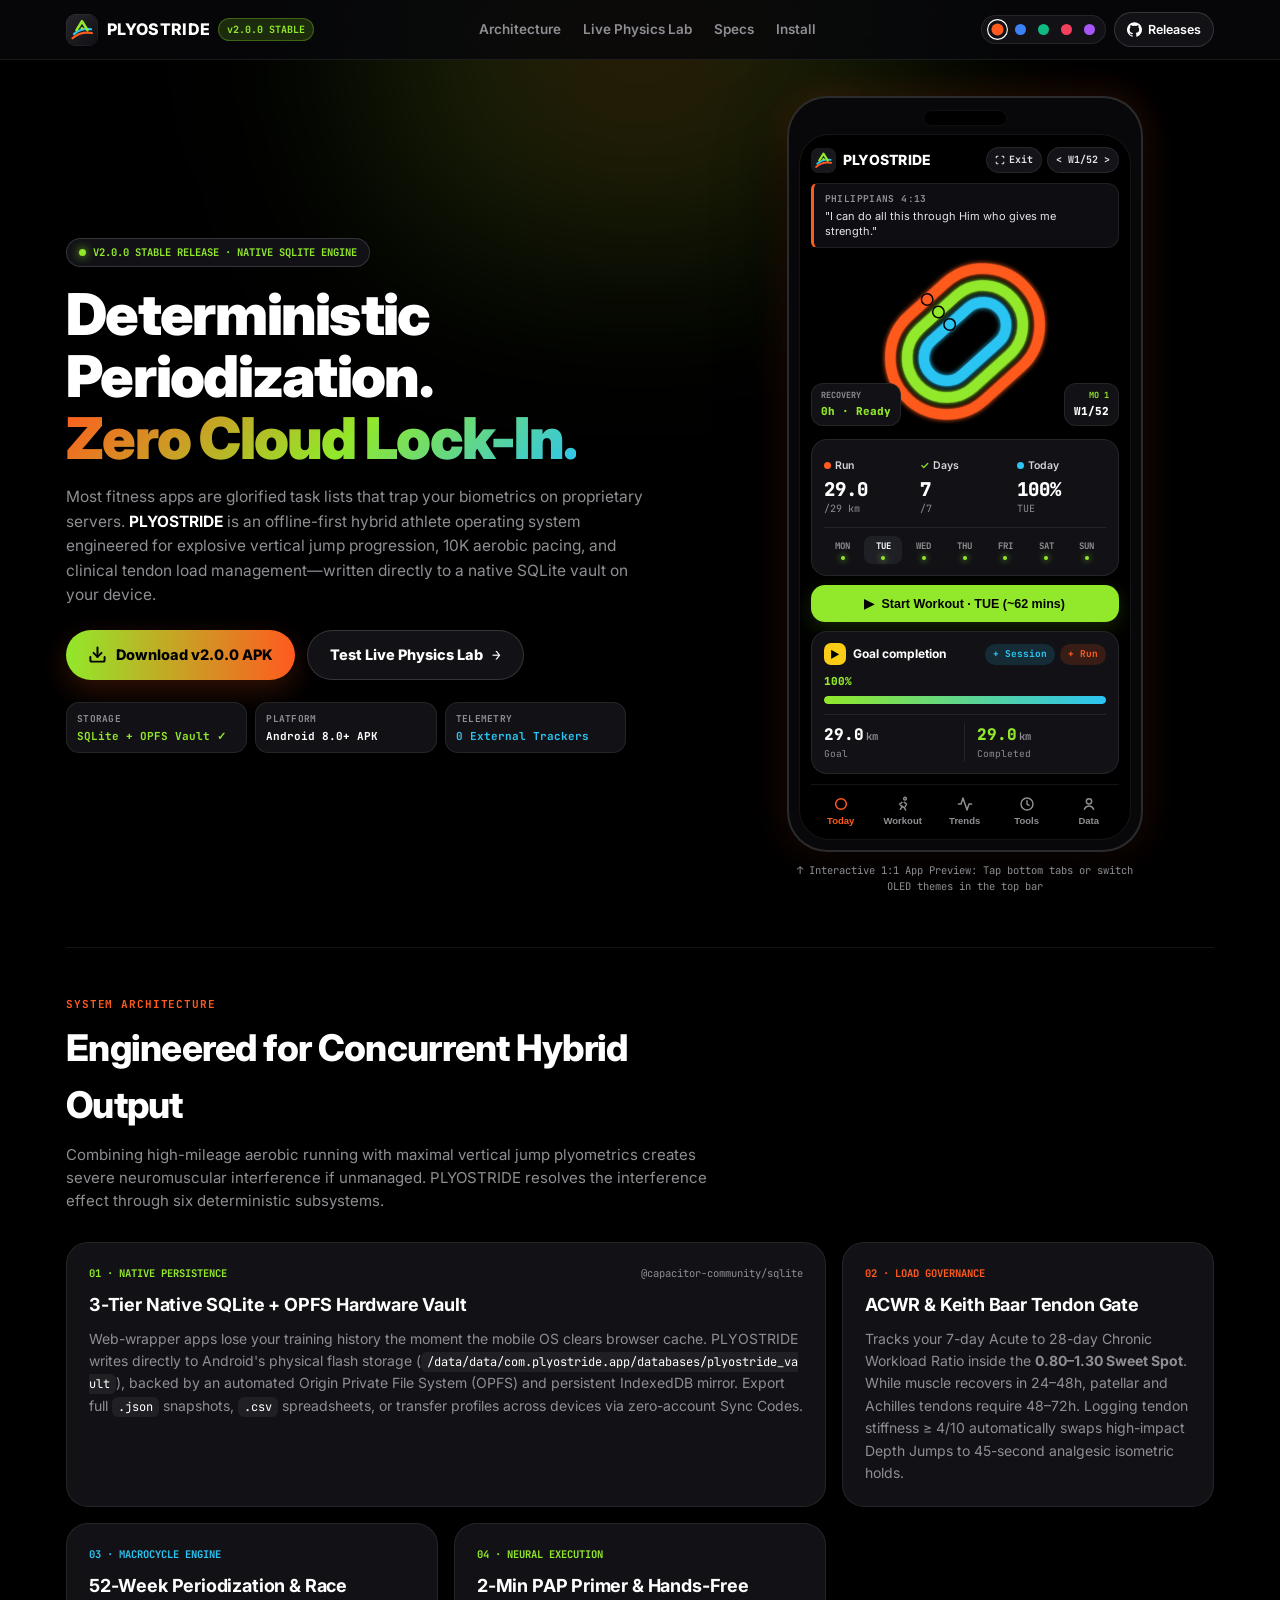
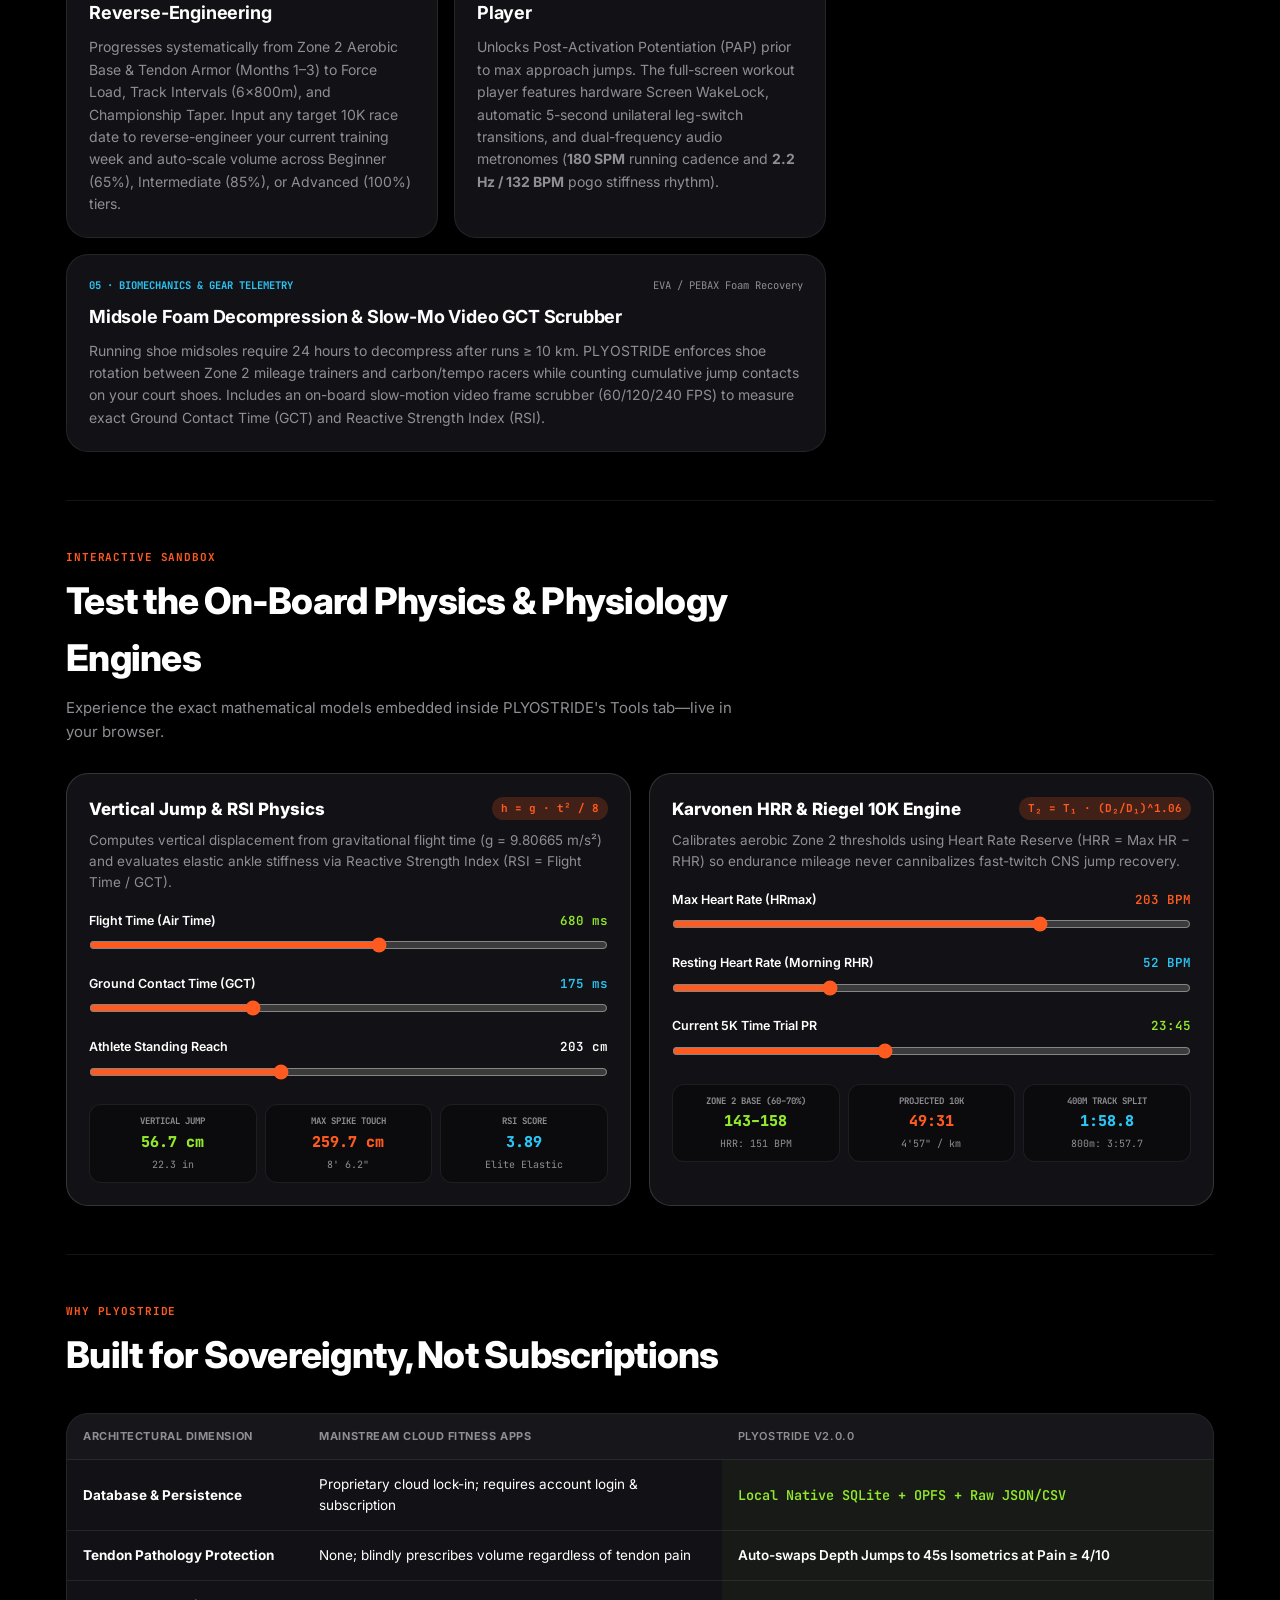
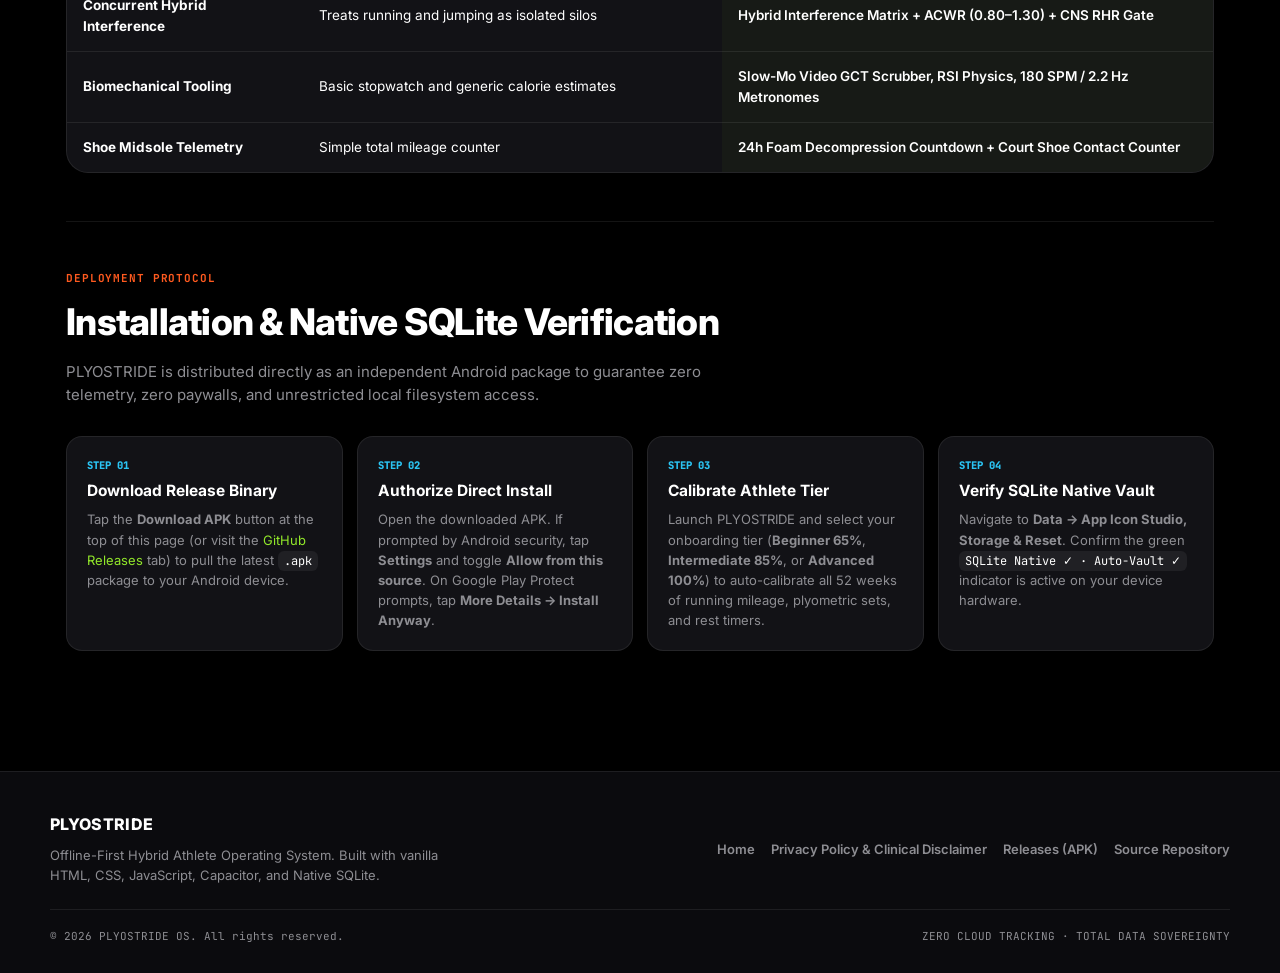
==== commit 292e1b6b: "Update index.html" ====
--- a/index.html
+++ b/index.html
@@ -23,6 +23,12 @@
   <link rel="preconnect" href="https://fonts.gstatic.com" crossorigin />
   <link href="https://fonts.googleapis.com/css2?family=Inter:wght@400;500;600;700;800;900&family=JetBrains+Mono:wght@500;600;700&display=swap" rel="stylesheet" />
   <link rel="stylesheet" href="styles.css" />
+  <style>
+    /* Inline override to guarantee clean corner clipping on the phone mockup preview */
+    .phone-screen {
+      overflow: hidden !important;
+    }
+  </style>
 </head>
 <body>
 
@@ -134,7 +140,7 @@
       <div class="hero-device-stage">
         <div class="phone-frame">
           <div class="phone-notch"></div>
-          <div class="phone-screen">
+          <div class="phone-screen" style="overflow: hidden;">
 
             <!-- Exact App Top Header -->
             <div class="mock-header">
@@ -162,7 +168,7 @@
               <!-- Philippians 4:13 Card -->
               <div class="mock-verse">
                 <div class="mono mock-verse-ref">PHILIPPIANS 4:13</div>
-                <div class="mock-verse-text">"I can do all this through him who gives me strength."</div>
+                <div class="mock-verse-text">"I can do all this through Him who gives me strength."</div>
               </div>
 
               <!-- 100% Completed Tilted Concentric Stadium Rings + Tick Track -->
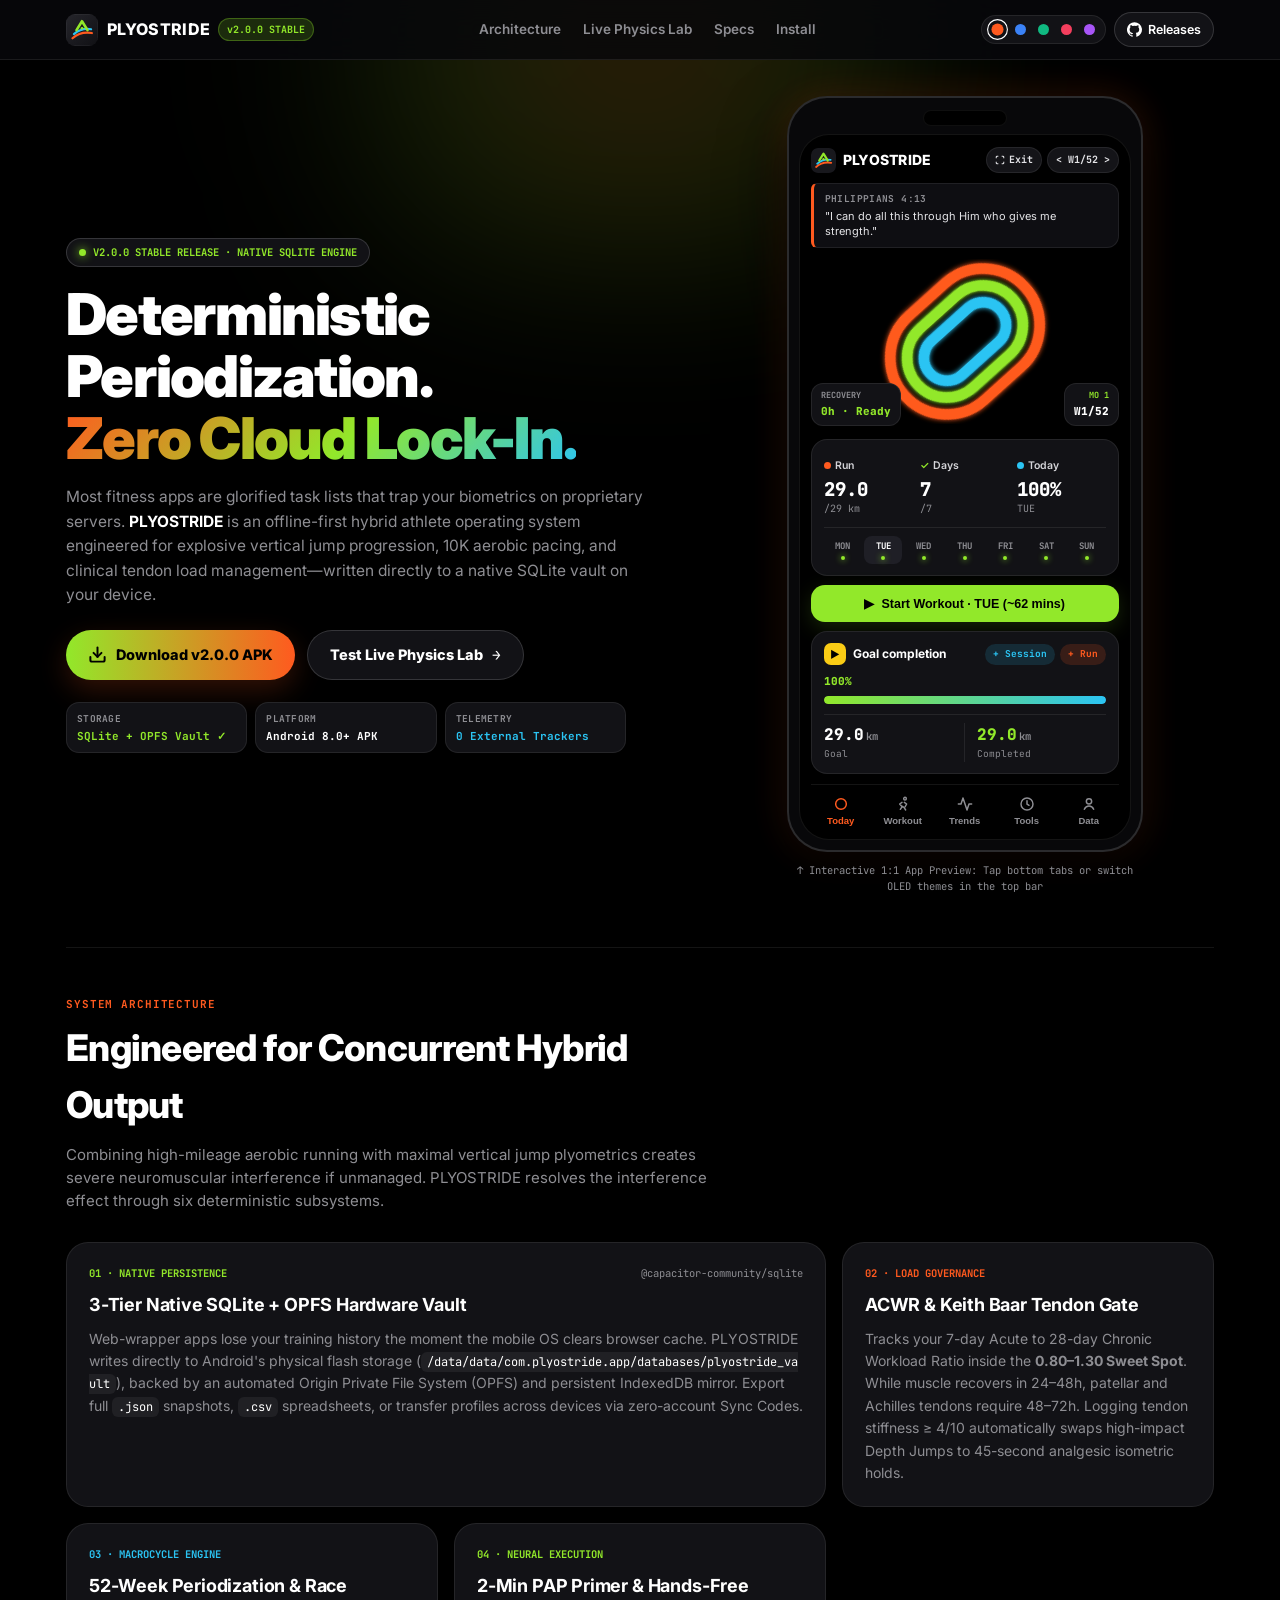
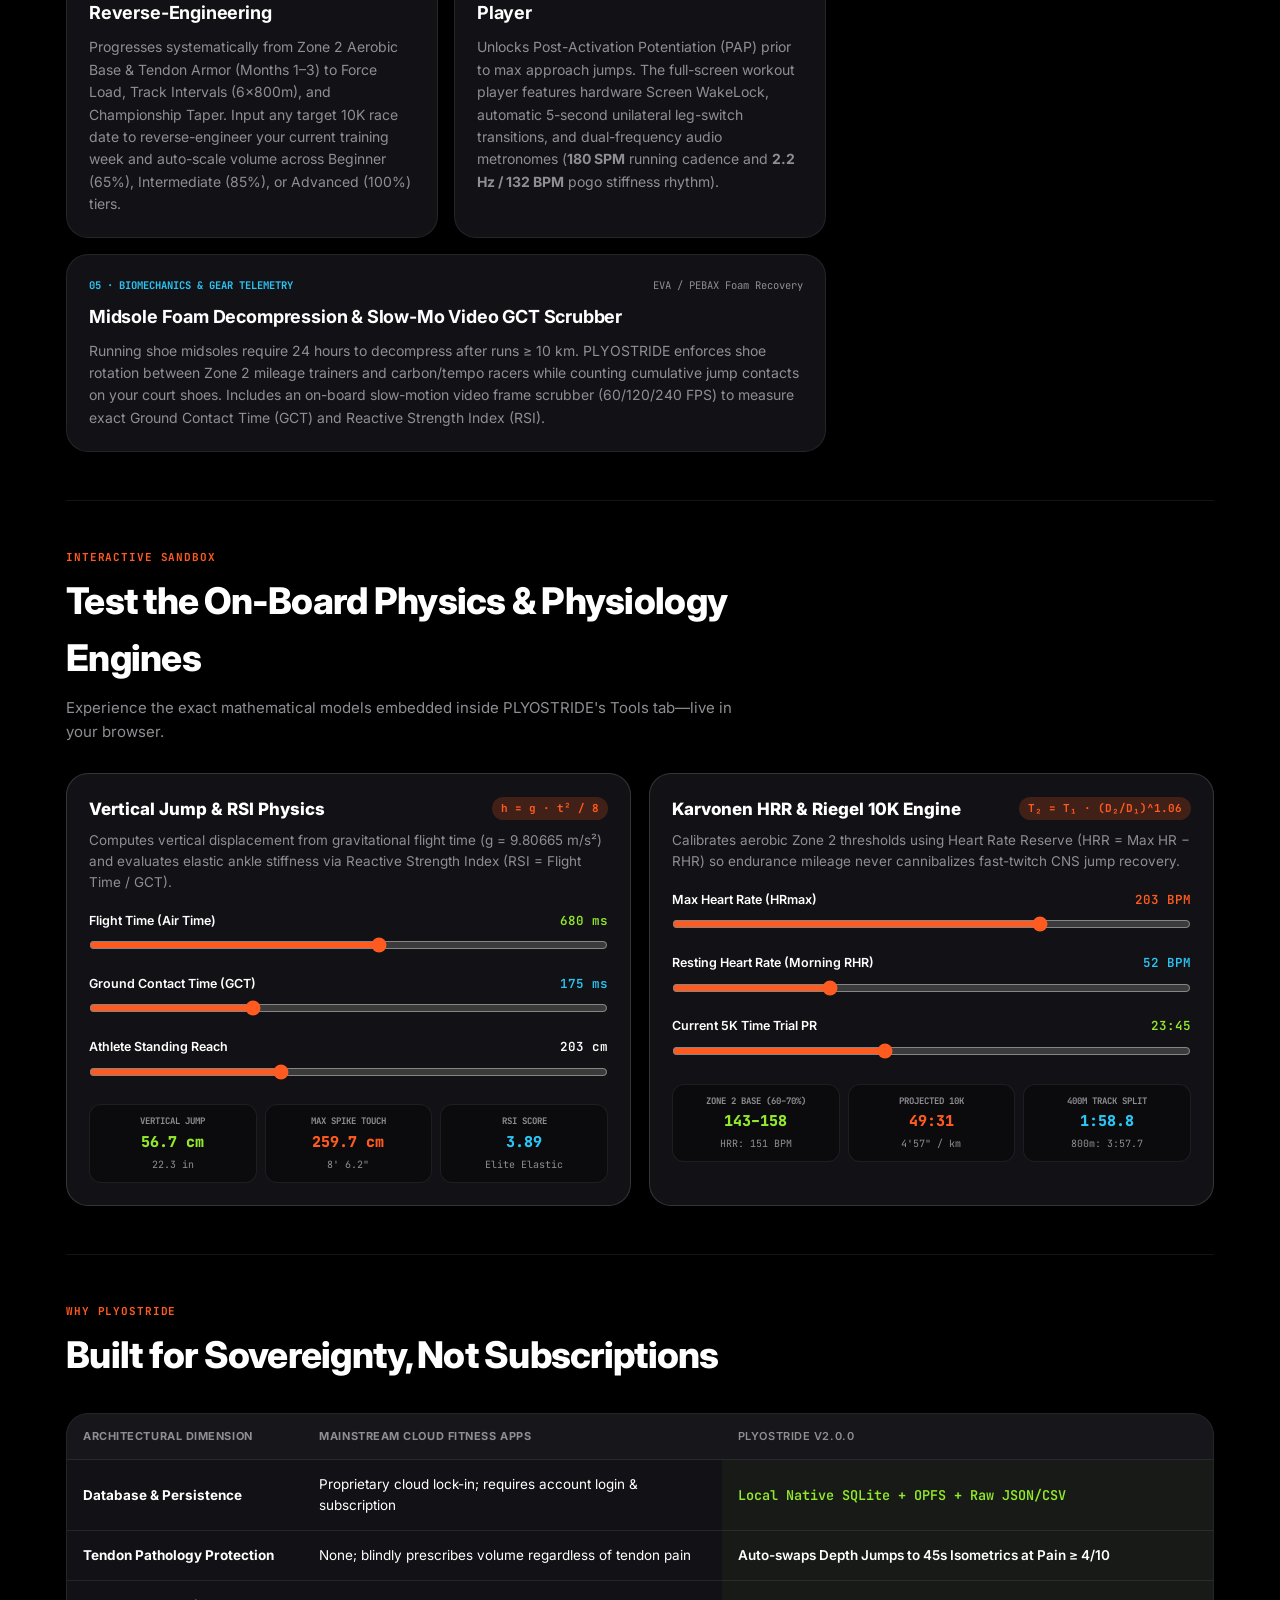
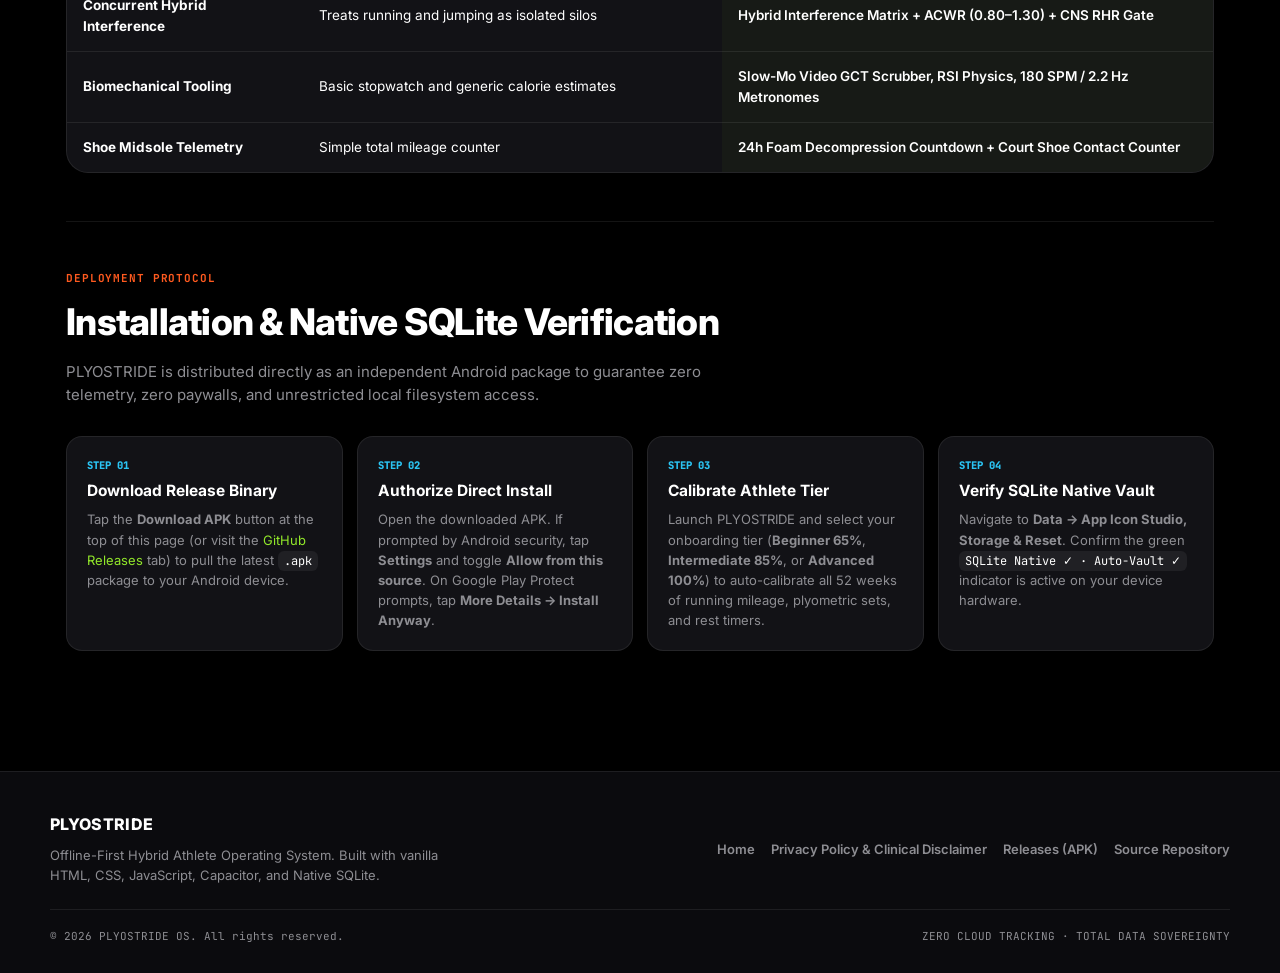
==== commit 0f067e19: "Update index.html" ====
--- a/index.html
+++ b/index.html
@@ -194,10 +194,7 @@
                     <rect x="56" y="56" width="168" height="104" rx="52" fill="none" stroke="var(--secondary)" stroke-width="14" stroke-linecap="round" filter="url(#ringGlow)" />
                     <rect x="78" y="78" width="124" height="60" rx="30" fill="none" stroke="var(--tertiary)" stroke-width="14" stroke-linecap="round" filter="url(#ringGlow)" />
 
-                    <!-- Glowing Completion Cap Dots -->
-                    <circle cx="140" cy="34" r="7.5" fill="var(--primary)" stroke="#000" stroke-width="2" />
-                    <circle cx="140" cy="56" r="7.5" fill="var(--secondary)" stroke="#000" stroke-width="2" />
-                    <circle cx="140" cy="78" r="7.5" fill="var(--tertiary)" stroke="#000" stroke-width="2" />
+                  
                   </g>
                 </svg>
 
--- a/styles.css
+++ b/styles.css
@@ -439,6 +439,7 @@
   flex-direction: column;
   justify-content: space-between;
   border: 1px solid var(--hairline);
+  overflow: hidden; /* Clips dark circle / corner clipping artifacts */
 }
 
 .mock-header {
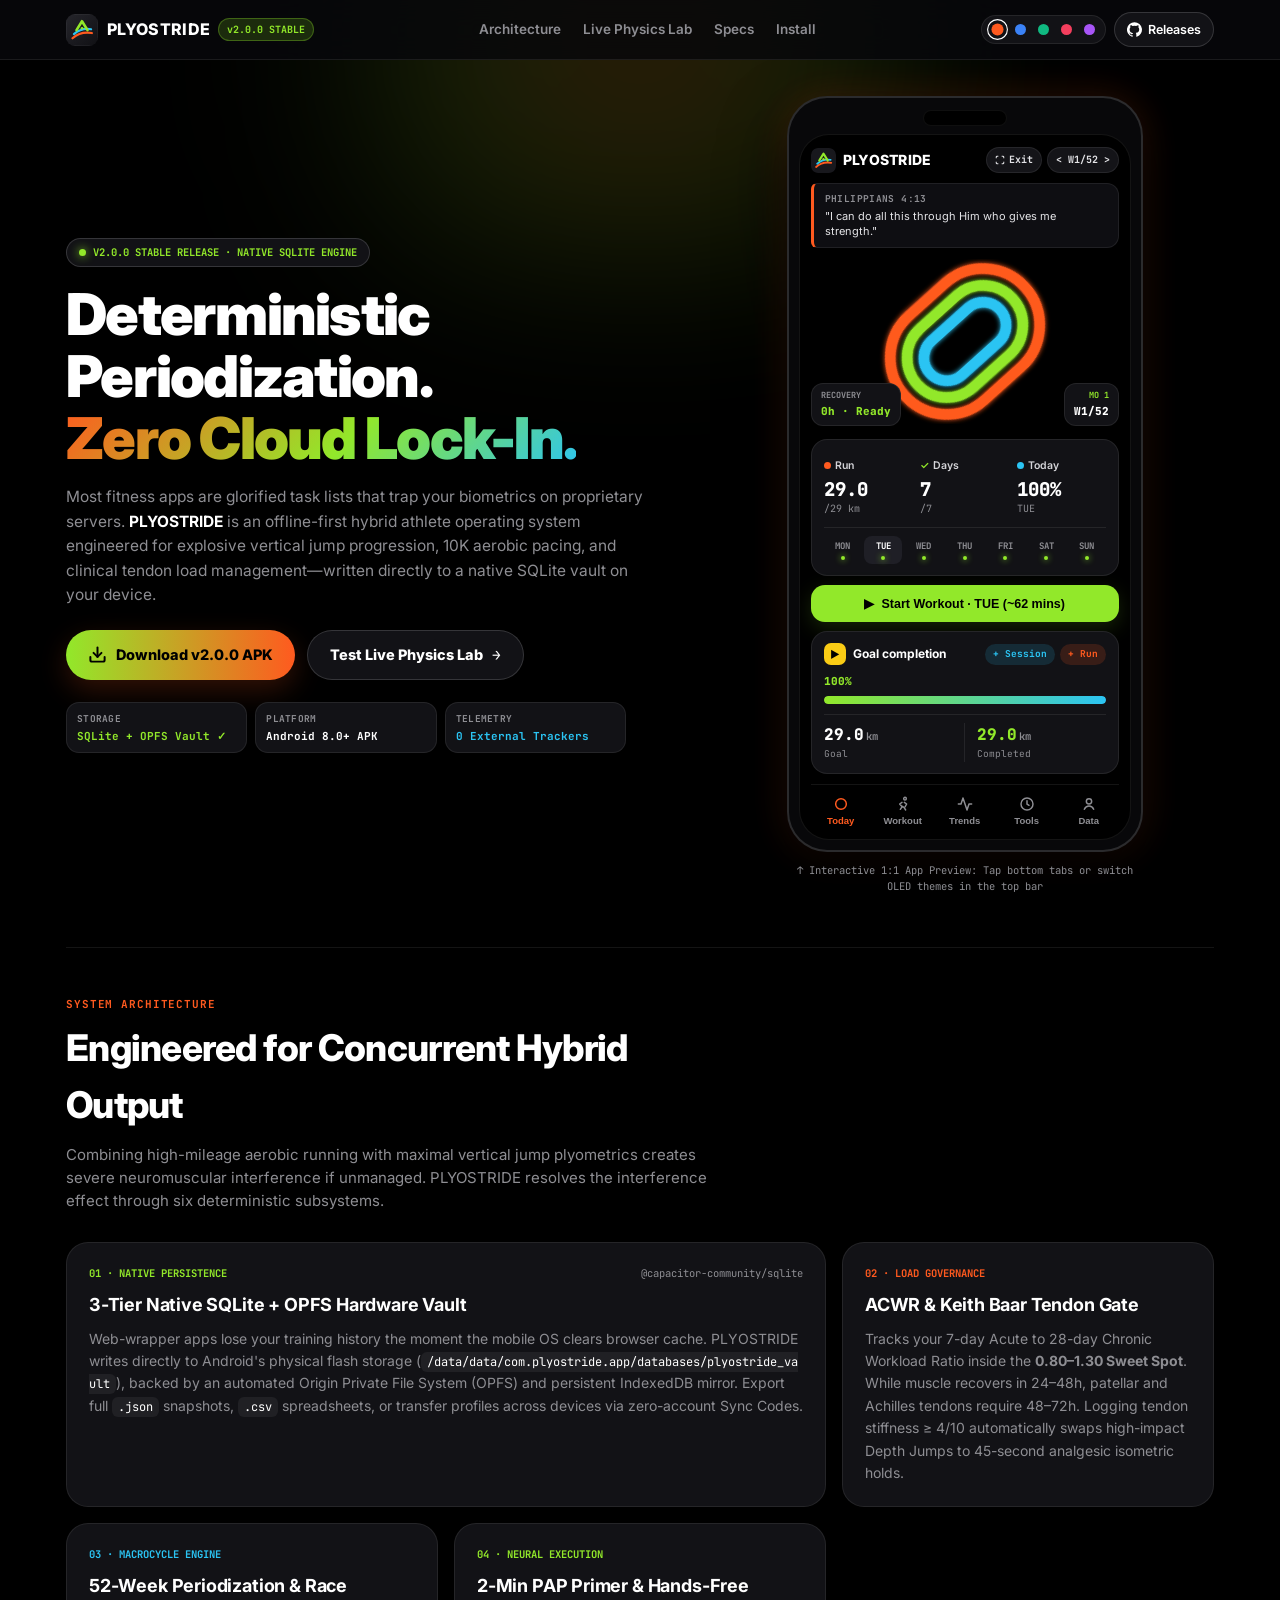
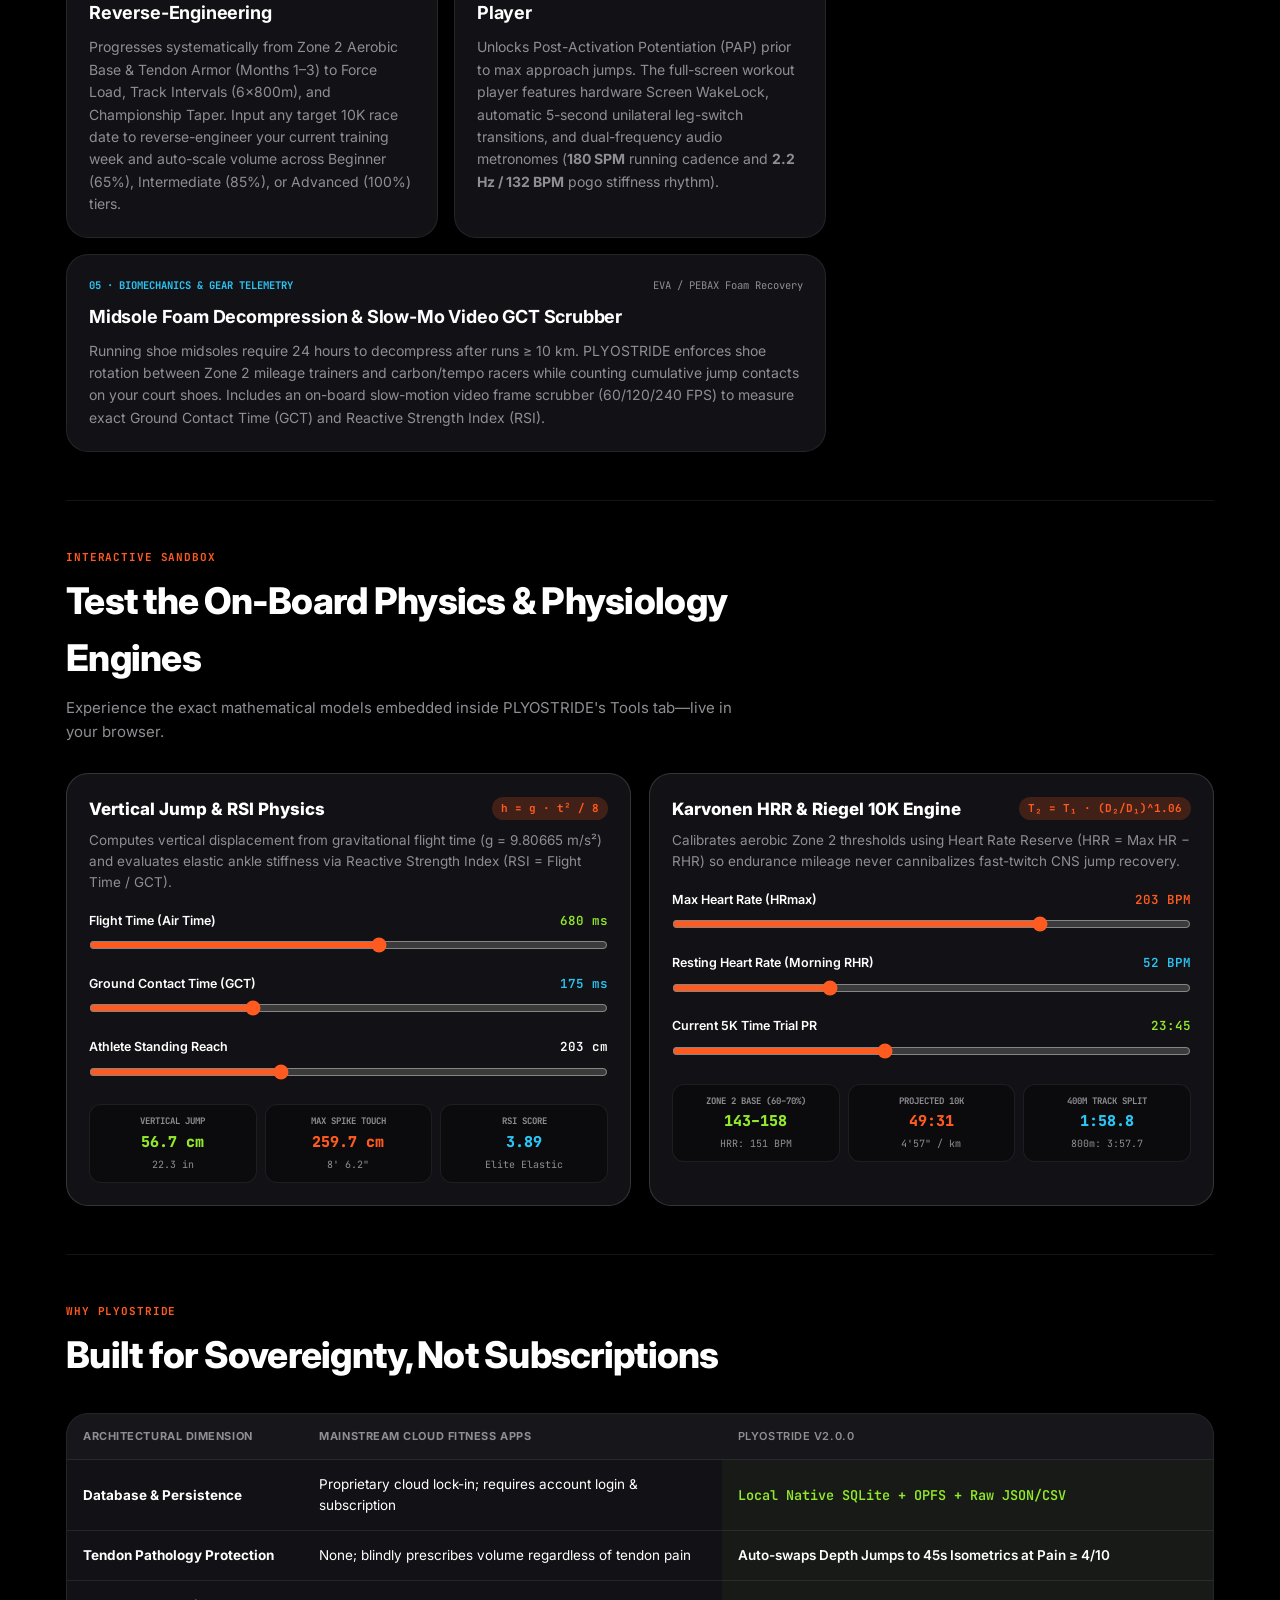
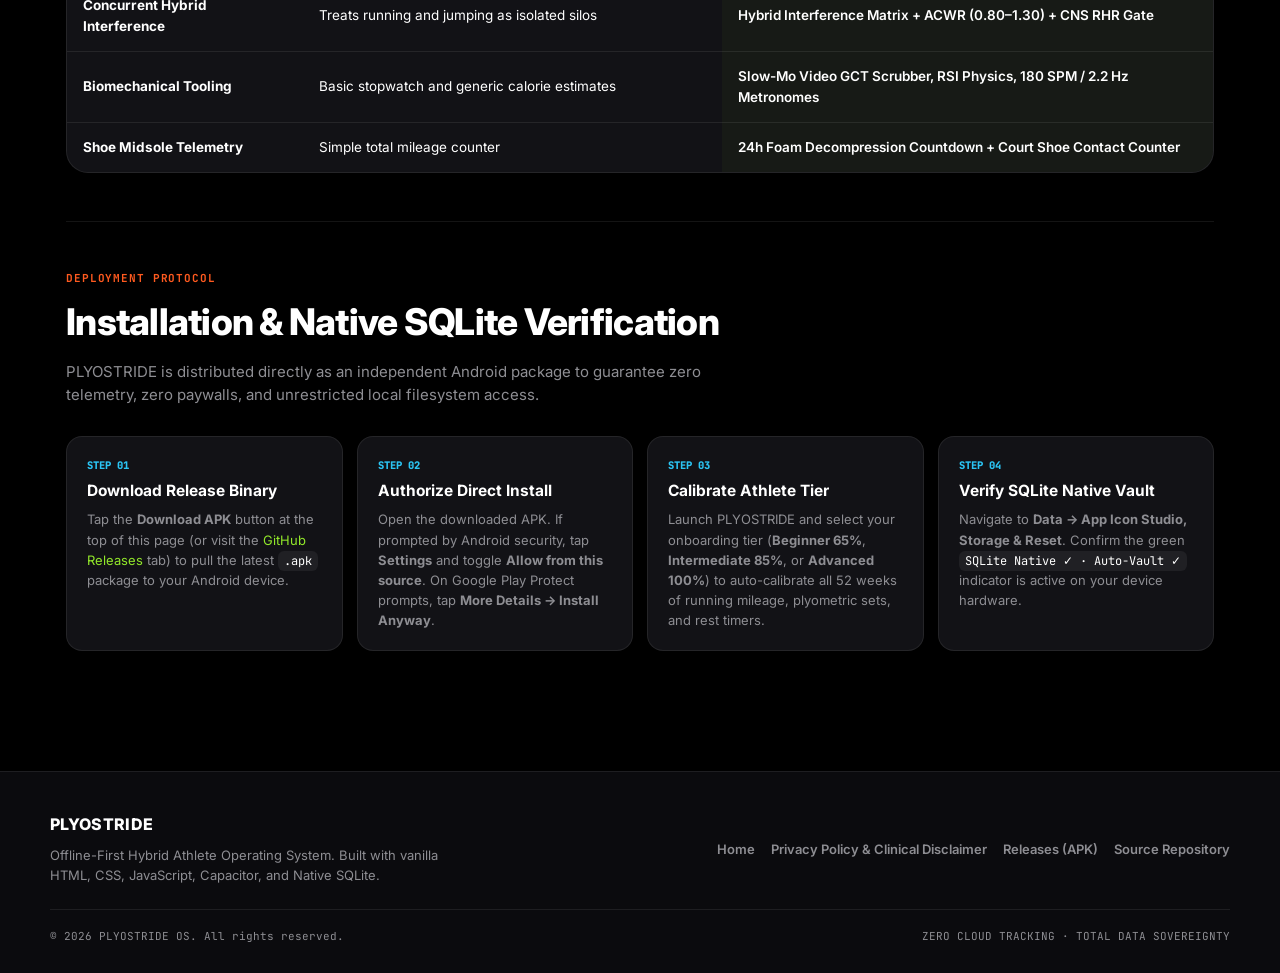
==== commit 399dd89e: "Update index.html" ====
--- a/index.html
+++ b/index.html
@@ -149,7 +149,7 @@
                   <rect width="512" height="512" rx="118" fill="#18181D" />
                   <path d="M104 388 C196 306 312 286 414 304" fill="none" stroke="var(--primary)" stroke-width="38" stroke-linecap="round" />
                   <path d="M126 322 C214 246 318 228 402 244" fill="none" stroke="var(--tertiary)" stroke-width="36" stroke-linecap="round" />
-                  <path d="M168 258 L256 116 L344 258" fill="none" stroke="var(--secondary)" stroke-width="44" stroke-linecap="round" stroke-linejoin="round" />
+                  <path d="M168 258 L256 116 L344 258" fill="none" stroke="var(--secondary)" stroke-width="42" stroke-linecap="round" stroke-linejoin="round" />
                   <circle cx="256" cy="228" r="24" fill="var(--secondary)" />
                 </svg>
                 <span class="mock-title">PLYOSTRIDE</span>
@@ -193,8 +193,6 @@
                     <rect x="34" y="34" width="212" height="148" rx="74" fill="none" stroke="var(--primary)" stroke-width="14" stroke-linecap="round" filter="url(#ringGlow)" />
                     <rect x="56" y="56" width="168" height="104" rx="52" fill="none" stroke="var(--secondary)" stroke-width="14" stroke-linecap="round" filter="url(#ringGlow)" />
                     <rect x="78" y="78" width="124" height="60" rx="30" fill="none" stroke="var(--tertiary)" stroke-width="14" stroke-linecap="round" filter="url(#ringGlow)" />
-
-                  
                   </g>
                 </svg>
 
--- a/styles.css
+++ b/styles.css
@@ -440,6 +440,11 @@
   justify-content: space-between;
   border: 1px solid var(--hairline);
   overflow: hidden; /* Clips dark circle / corner clipping artifacts */
+}
+
+/* Hide any stray SVG cap dots on the stadium rings */
+.mock-stadium-svg circle {
+  display: none !important;
 }
 
 .mock-header {
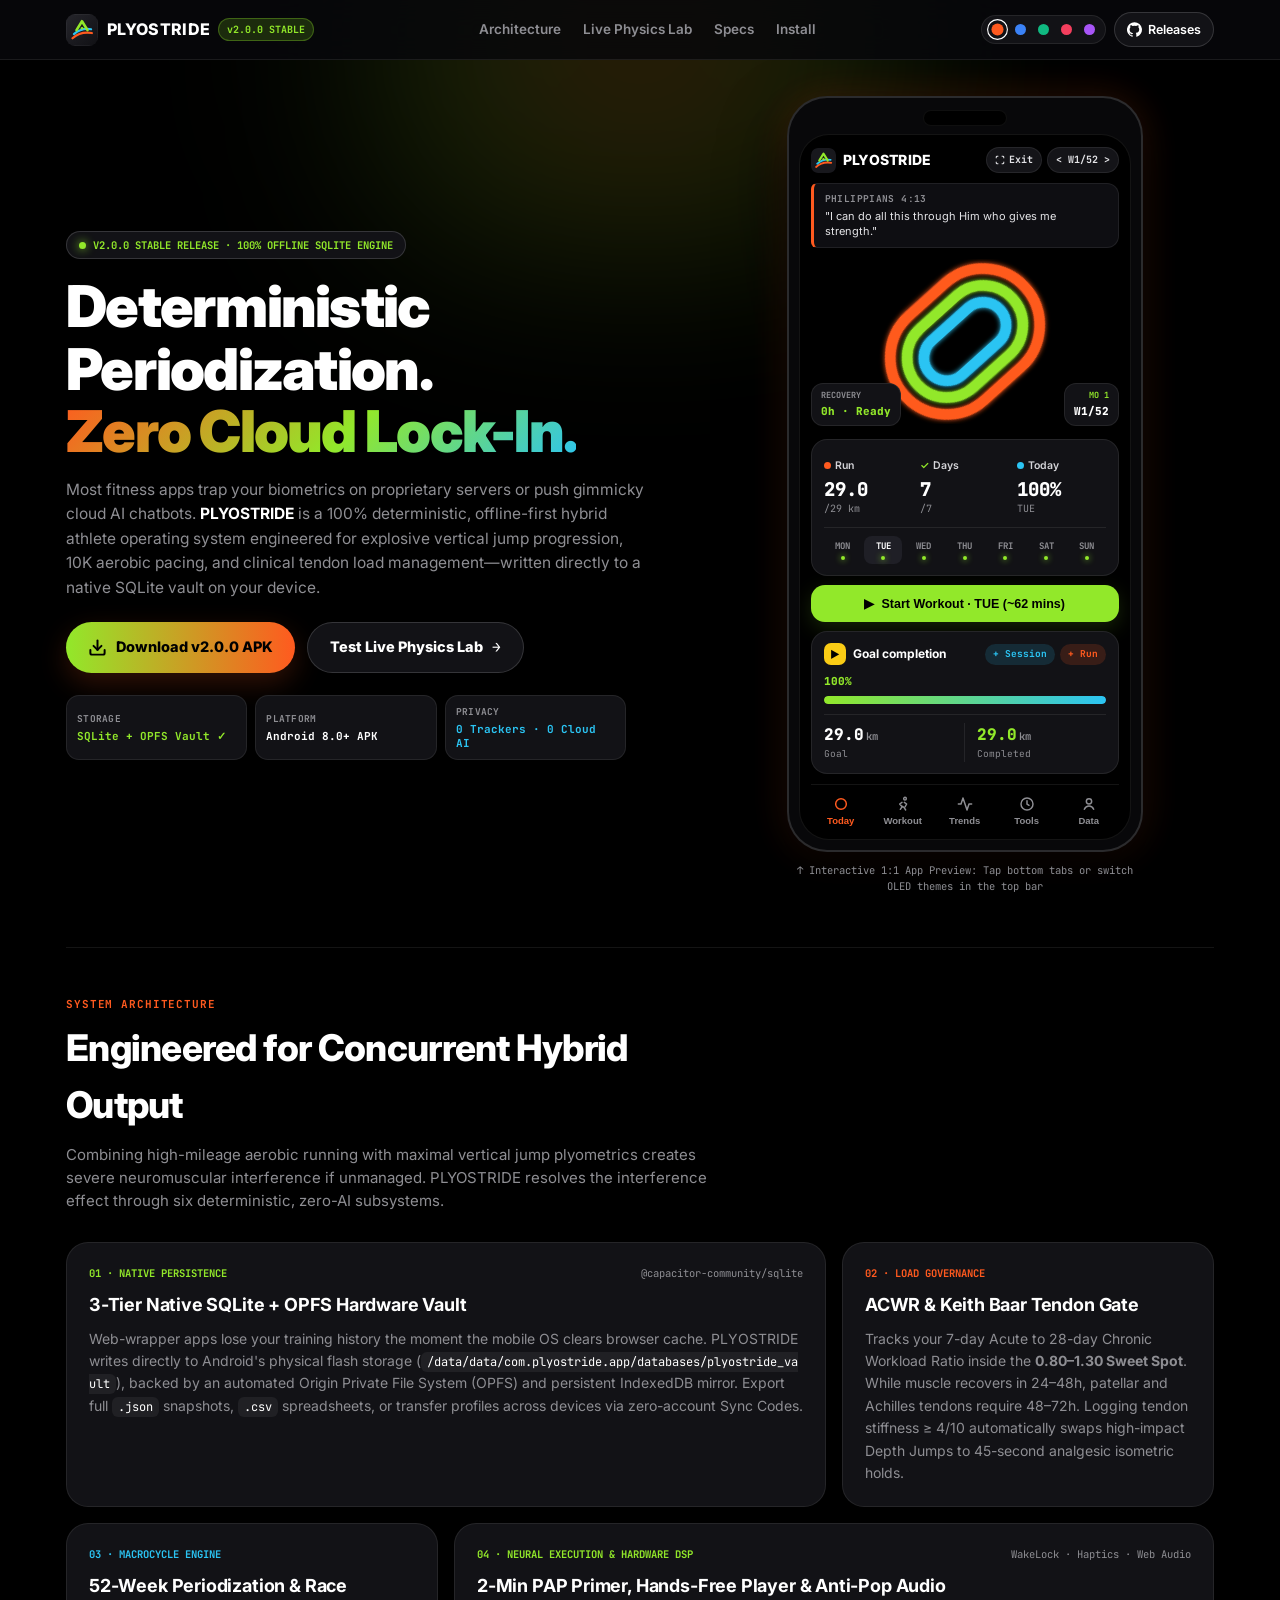
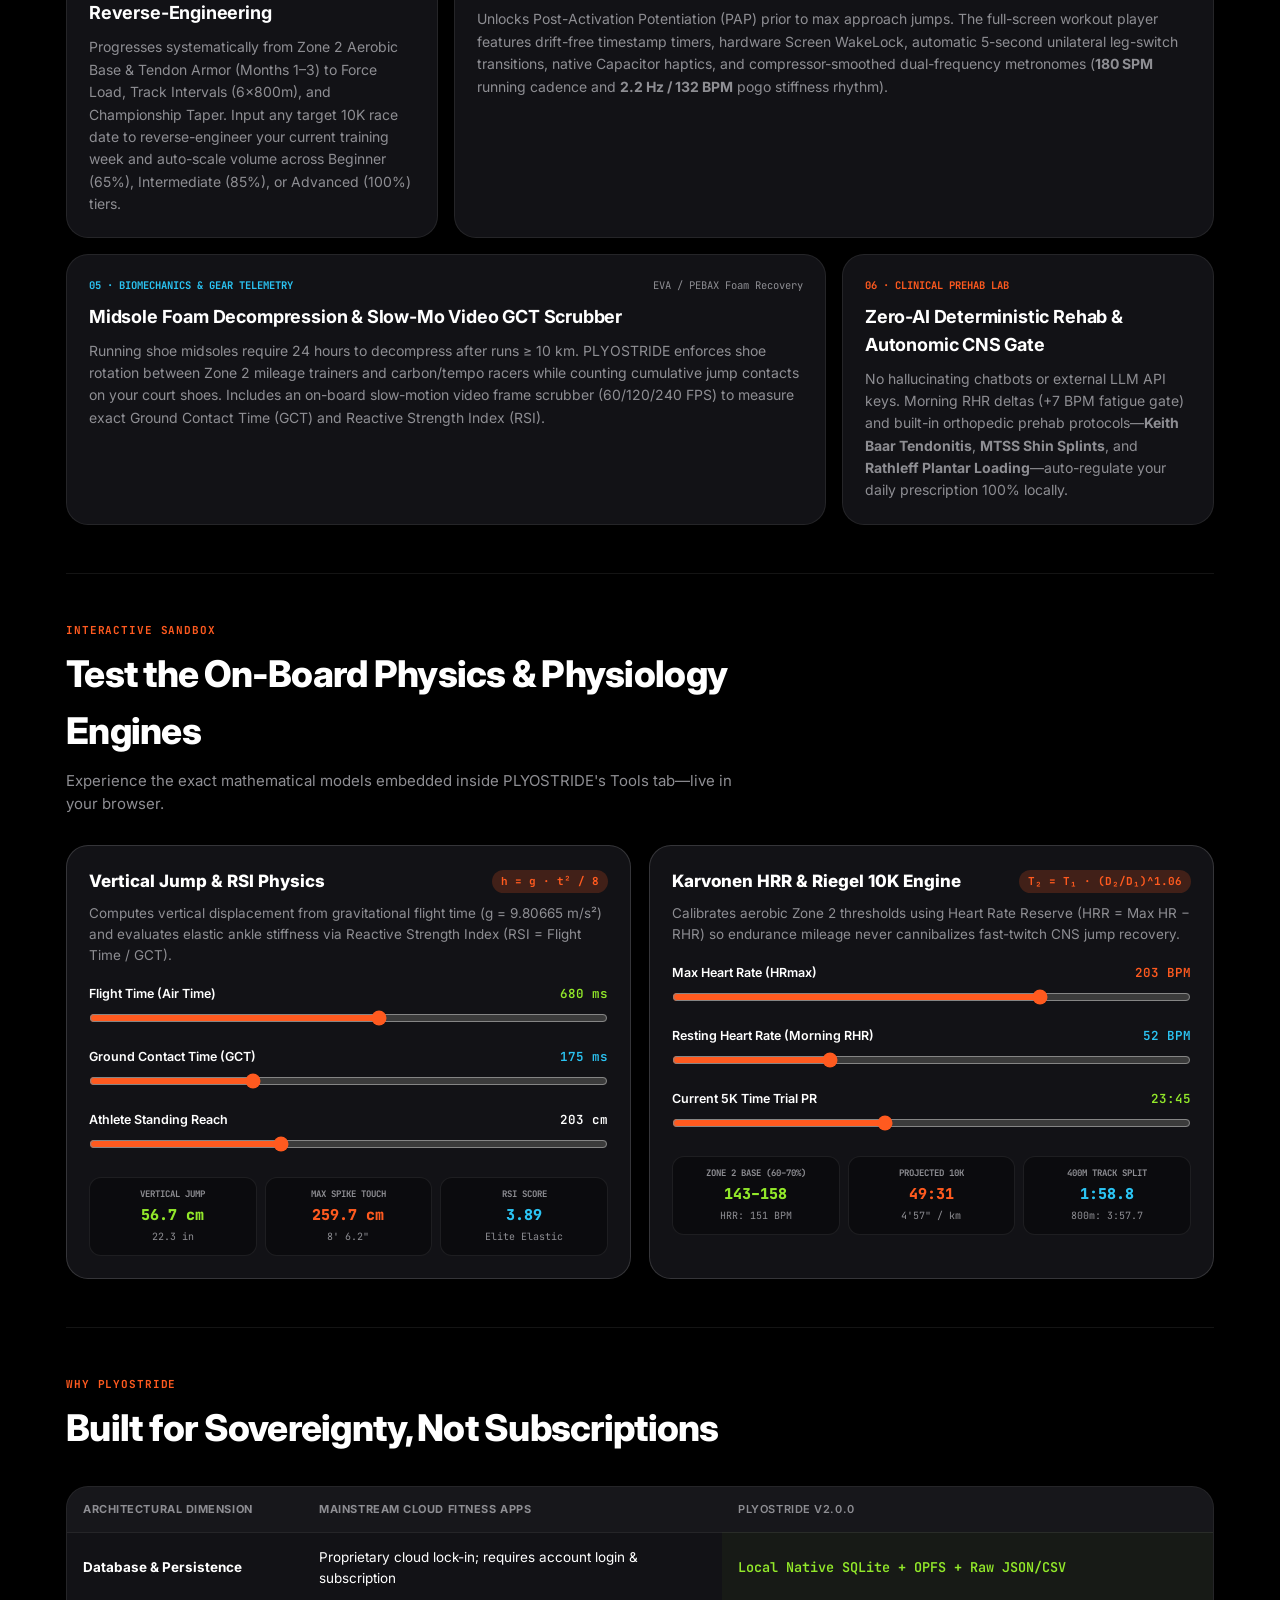
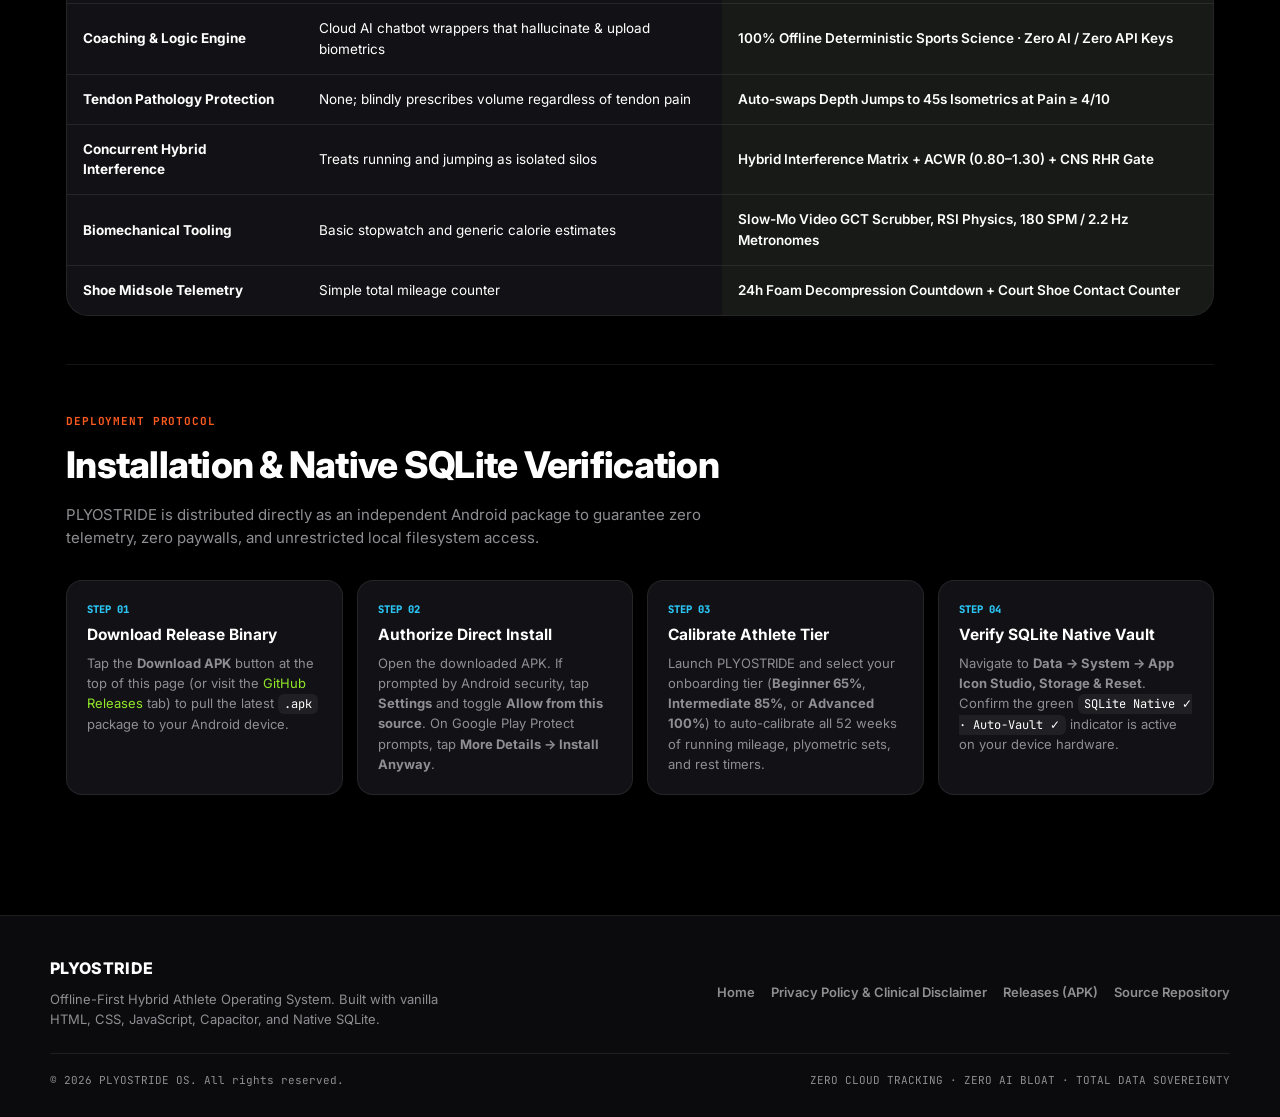
==== commit 08352a5a: "Update index.html" ====
--- a/index.html
+++ b/index.html
@@ -5,12 +5,12 @@
   <meta name="viewport" content="width=device-width, initial-scale=1.0, maximum-scale=5.0" />
   <meta name="theme-color" content="#000000" />
   <title>PLYOSTRIDE — Offline-First Hybrid Athlete Operating System</title>
-  <meta name="description" content="An offline-first, native SQLite athletic operating system engineered for vertical jump plyometrics, 10K running periodization, and clinical tendon load management." />
+  <meta name="description" content="A 100% deterministic, offline-first native SQLite athletic operating system engineered for vertical jump plyometrics, 10K running periodization, and clinical tendon load management. Zero AI bloat, zero cloud lock-in." />
 
   <!-- OpenGraph / Social Link Preview -->
   <meta property="og:type" content="website" />
   <meta property="og:title" content="PLYOSTRIDE · Offline-First Hybrid Athlete OS" />
-  <meta property="og:description" content="52-week deterministic periodization, ACWR tendon load management, RSI flight physics, and native SQLite storage. Zero cloud lock-in." />
+  <meta property="og:description" content="52-week deterministic periodization, ACWR tendon load management, RSI flight physics, and native SQLite storage. Zero cloud AI, zero lock-in." />
   <meta property="og:url" content="https://plyostrideos.github.io/" />
   <meta property="og:image" content="https://plyostrideos.github.io/icon.jpg" />
 
@@ -24,7 +24,7 @@
   <link href="https://fonts.googleapis.com/css2?family=Inter:wght@400;500;600;700;800;900&family=JetBrains+Mono:wght@500;600;700&display=swap" rel="stylesheet" />
   <link rel="stylesheet" href="styles.css" />
   <style>
-    /* Inline override to guarantee clean corner clipping on the phone mockup preview */
+    /* Defensive override to guarantee clean corner clipping on the phone mockup preview */
     .phone-screen {
       overflow: hidden !important;
     }
@@ -100,13 +100,13 @@
       <div class="hero-copy">
         <div class="status-banner">
           <span class="status-dot"></span>
-          <span class="mono" id="release-status-text">V2.0.0 STABLE RELEASE · NATIVE SQLITE ENGINE</span>
+          <span class="mono" id="release-status-text">V2.0.0 STABLE RELEASE · 100% OFFLINE SQLITE ENGINE</span>
         </div>
 
         <h1>Deterministic Periodization.<br /><span class="text-gradient">Zero Cloud Lock-In.</span></h1>
 
         <p class="hero-sub">
-          Most fitness apps are glorified task lists that trap your biometrics on proprietary servers. <strong>PLYOSTRIDE</strong> is an offline-first hybrid athlete operating system engineered for explosive vertical jump progression, 10K aerobic pacing, and clinical tendon load management—written directly to a native SQLite vault on your device.
+          Most fitness apps trap your biometrics on proprietary servers or push gimmicky cloud AI chatbots. <strong>PLYOSTRIDE</strong> is a 100% deterministic, offline-first hybrid athlete operating system engineered for explosive vertical jump progression, 10K aerobic pacing, and clinical tendon load management—written directly to a native SQLite vault on your device.
         </p>
 
         <div class="cta-group">
@@ -130,8 +130,8 @@
             <span class="tel-val" id="apk-meta-size">Android 8.0+ APK</span>
           </div>
           <div class="tel-pill">
-            <span class="tel-lbl">TELEMETRY</span>
-            <span class="tel-val text-cyan">0 External Trackers</span>
+            <span class="tel-lbl">PRIVACY</span>
+            <span class="tel-val text-cyan">0 Trackers · 0 Cloud AI</span>
           </div>
         </div>
       </div>
@@ -353,16 +353,25 @@
               </div>
             </div>
 
-            <!-- Interactive Screen View 4: TOOLS -->
+            <!-- Interactive Screen View 4: TOOLS (Zero-AI Offline Suite) -->
             <div class="mock-view" id="mock-view-tools">
               <div class="mock-card">
-                <div style="font-size:12px;font-weight:700;margin-bottom:6px;">On-Board Biomechanical Lab</div>
-                <div class="mono" style="font-size:10.5px;color:var(--text-dim);line-height:1.6;">
-- Flight-Time Jump & RSI: <span class="text-green">h = g·t²/8</span><br />
-- Slow-Mo Video GCT Scrubber (240 FPS)<br />
-- Run Cadence Metronome: <span class="text-orange">180 SPM</span><br />
-- Pogo Stiffness Rhythm: <span class="text-cyan">2.2 Hz (132 BPM)</span><br />
-- Keith Baar 5×45s Isometric Timer
+                <div style="display:flex;justify-content:space-between;align-items:center;margin-bottom:6px;">
+                  <span style="font-size:12px;font-weight:700;">On-Board Biomechanical Lab</span>
+                  <span class="mock-tag mono">100% OFFLINE</span>
+                </div>
+                <div class="mono" style="font-size:10.5px;color:var(--text-dim);line-height:1.65;">
+                  • Flight-Time Jump & RSI: <span class="text-green">h = g·t²/8</span><br />
+                  • Slow-Mo Video GCT Scrubber (240 FPS)<br />
+                  • Cadence Metronome: <span class="text-orange">180 SPM</span> / <span class="text-cyan">2.2 Hz</span><br />
+                  • Keith Baar 5×45s Isometric Timer<br />
+                  • Prehab Lab: Tendon · MTSS · Plantar
+                </div>
+              </div>
+              <div class="mock-card">
+                <div style="font-size:11px;font-weight:700;color:var(--tertiary);">Deterministic Math · Zero AI Bloat</div>
+                <div style="font-size:10.5px;color:var(--text-dim);margin-top:3px;">
+                  Every timer, pace split, Karvonen HR zone, and rehab protocol executes locally with zero API keys or network calls.
                 </div>
               </div>
             </div>
@@ -427,15 +436,16 @@
 
   <main class="content-container">
 
-    <!-- SECTION 1: 6-PILLAR BENTO ARCHITECTURE -->
+    <!-- SECTION 1: 6-PILLAR BENTO ARCHITECTURE (BALANCED 3-ROW 3-COL GRID: 2+1, 1+2, 2+1) -->
     <section id="architecture" class="section-block">
       <div class="section-header">
         <span class="eyebrow mono">SYSTEM ARCHITECTURE</span>
         <h2>Engineered for Concurrent Hybrid Output</h2>
-        <p>Combining high-mileage aerobic running with maximal vertical jump plyometrics creates severe neuromuscular interference if unmanaged. PLYOSTRIDE resolves the interference effect through six deterministic subsystems.</p>
+        <p>Combining high-mileage aerobic running with maximal vertical jump plyometrics creates severe neuromuscular interference if unmanaged. PLYOSTRIDE resolves the interference effect through six deterministic, zero-AI subsystems.</p>
       </div>
 
       <div class="bento-grid">
+        <!-- Row 1: 2 + 1 -->
         <article class="bento-card bento-wide">
           <div class="bento-top">
             <span class="bento-badge mono text-green">01 · NATIVE PERSISTENCE</span>
@@ -457,6 +467,7 @@
           </p>
         </article>
 
+        <!-- Row 2: 1 + 2 -->
         <article class="bento-card">
           <div class="bento-top">
             <span class="bento-badge mono text-cyan">03 · MACROCYCLE ENGINE</span>
@@ -467,16 +478,18 @@
           </p>
         </article>
 
-        <article class="bento-card">
+        <article class="bento-card bento-wide">
           <div class="bento-top">
-            <span class="bento-badge mono text-green">04 · NEURAL EXECUTION</span>
-          </div>
-          <h3>2-Min PAP Primer & Hands-Free Player</h3>
+            <span class="bento-badge mono text-green">04 · NEURAL EXECUTION & HARDWARE DSP</span>
+            <span class="mono bento-sub-tag">WakeLock · Haptics · Web Audio</span>
+          </div>
+          <h3>2-Min PAP Primer, Hands-Free Player & Anti-Pop Audio</h3>
           <p>
-            Unlocks Post-Activation Potentiation (PAP) prior to max approach jumps. The full-screen workout player features hardware Screen WakeLock, automatic 5-second unilateral leg-switch transitions, and dual-frequency audio metronomes (<strong>180 SPM</strong> running cadence and <strong>2.2 Hz / 132 BPM</strong> pogo stiffness rhythm).
+            Unlocks Post-Activation Potentiation (PAP) prior to max approach jumps. The full-screen workout player features drift-free timestamp timers, hardware Screen WakeLock, automatic 5-second unilateral leg-switch transitions, native Capacitor haptics, and compressor-smoothed dual-frequency metronomes (<strong>180 SPM</strong> running cadence and <strong>2.2 Hz / 132 BPM</strong> pogo stiffness rhythm).
           </p>
         </article>
 
+        <!-- Row 3: 2 + 1 -->
         <article class="bento-card bento-wide">
           <div class="bento-top">
             <span class="bento-badge mono text-cyan">05 · BIOMECHANICS & GEAR TELEMETRY</span>
@@ -485,6 +498,16 @@
           <h3>Midsole Foam Decompression & Slow-Mo Video GCT Scrubber</h3>
           <p>
             Running shoe midsoles require 24 hours to decompress after runs ≥ 10 km. PLYOSTRIDE enforces shoe rotation between Zone 2 mileage trainers and carbon/tempo racers while counting cumulative jump contacts on your court shoes. Includes an on-board slow-motion video frame scrubber (60/120/240 FPS) to measure exact Ground Contact Time (GCT) and Reactive Strength Index (RSI).
+          </p>
+        </article>
+
+        <article class="bento-card">
+          <div class="bento-top">
+            <span class="bento-badge mono text-orange">06 · CLINICAL PREHAB LAB</span>
+          </div>
+          <h3>Zero-AI Deterministic Rehab & Autonomic CNS Gate</h3>
+          <p>
+            No hallucinating chatbots or external LLM API keys. Morning RHR deltas (+7 BPM fatigue gate) and built-in orthopedic prehab protocols—<strong>Keith Baar Tendonitis</strong>, <strong>MTSS Shin Splints</strong>, and <strong>Rathleff Plantar Loading</strong>—auto-regulate your daily prescription 100% locally.
           </p>
         </article>
       </div>
@@ -624,6 +647,11 @@
               <td><strong>Database & Persistence</strong></td>
               <td>Proprietary cloud lock-in; requires account login & subscription</td>
               <td class="highlight-col mono text-green">Local Native SQLite + OPFS + Raw JSON/CSV</td>
+            </tr>
+            <tr>
+              <td><strong>Coaching & Logic Engine</strong></td>
+              <td>Cloud AI chatbot wrappers that hallucinate & upload biometrics</td>
+              <td class="highlight-col">100% Offline Deterministic Sports Science · Zero AI / Zero API Keys</td>
             </tr>
             <tr>
               <td><strong>Tendon Pathology Protection</strong></td>
@@ -680,7 +708,7 @@
         <div class="step-card">
           <div class="step-num mono">STEP 04</div>
           <h3>Verify SQLite Native Vault</h3>
-          <p>Navigate to <strong>Data → App Icon Studio, Storage & Reset</strong>. Confirm the green <code>SQLite Native ✓ · Auto-Vault ✓</code> indicator is active on your device hardware.</p>
+          <p>Navigate to <strong>Data → System → App Icon Studio, Storage & Reset</strong>. Confirm the green <code>SQLite Native ✓ · Auto-Vault ✓</code> indicator is active on your device hardware.</p>
         </div>
       </div>
     </section>
@@ -707,18 +735,27 @@
     </div>
     <div class="footer-bottom mono">
       <span>© 2026 PLYOSTRIDE OS. All rights reserved.</span>
-      <span>ZERO CLOUD TRACKING · TOTAL DATA SOVEREIGNTY</span>
+      <span>ZERO CLOUD TRACKING · ZERO AI BLOAT · TOTAL DATA SOVEREIGNTY</span>
     </div>
   </footer>
 
   <!-- INTERACTIVE LABS, THEME ENGINE & MULTI-REPO APK RESOLVER -->
   <script>
-    /* 1. Live 5-Theme Switcher */
+    /* 1. Live 5-Theme Switcher (Synced with privacy.html via localStorage) */
     const themeDots = document.querySelectorAll('.theme-dot');
+    const savedTheme = localStorage.getItem('plyostride_web_theme');
+    if (savedTheme) {
+      document.documentElement.setAttribute('data-theme', savedTheme);
+      themeDots.forEach(d => {
+        d.classList.toggle('active', d.getAttribute('data-set-theme') === savedTheme);
+      });
+    }
+
     themeDots.forEach(btn => {
       btn.addEventListener('click', () => {
         const theme = btn.getAttribute('data-set-theme') || 'carbon';
         document.documentElement.setAttribute('data-theme', theme);
+        localStorage.setItem('plyostride_web_theme', theme);
         themeDots.forEach(d => d.classList.remove('active'));
         btn.classList.add('active');
       });
@@ -823,26 +860,12 @@
 
       for (const repo of reposToCheck) {
         try {
-          const res = await fetch(`https://api.github.com/repos/${repo}/releases`);
-          if (!res.ok) continue;
-          const releases = await res.json();
-          if (!Array.isArray(releases) || releases.length === 0) continue;
-
-          const stableRelease = releases.find(r => !r.prerelease && !r.draft) || releases[0];
-          const apkAsset = (stableRelease.assets || []).find(a => a.name && a.name.toLowerCase().endsWith('.apk'));
-
-          const tag = stableRelease.tag_name || 'v2.0.0';
-          if (navPill) navPill.textContent = tag.toUpperCase() + ' STABLE';
-          if (statusText) statusText.textContent = `${tag.toUpperCase()} STABLE RELEASE · NATIVE SQLITE ENGINE`;
+          const res = await fetch(`https://api.github.com/repos/${repo}/releases`); if (!res.ok) continue; const releases = await res.json(); if (!Array.isArray(releases) \vert{}\vert{} releases.length === 0) continue;  const stableRelease = releases.find(r => !r.prerelease && !r.draft) \vert{}\vert{} releases[0]; const apkAsset = (stableRelease.assets \vert{}\vert{} []).find(a => a.name && a.name.toLowerCase().endsWith('.apk'));  const tag = stableRelease.tag_name \vert{}\vert{} 'v2.0.0'; if (navPill) navPill.textContent = tag.toUpperCase() + ' STABLE'; if (statusText) statusText.textContent = `${tag.toUpperCase()} STABLE RELEASE · 100% OFFLINE SQLITE ENGINE`;
 
           if (apkAsset) {
             const sizeMb = (apkAsset.size / (1024 * 1024)).toFixed(1);
             btn.href = apkAsset.browser_download_url;
-            btnLabel.textContent = `Download ${tag} APK (${sizeMb} MB)`;
-            if (metaSize) metaSize.textContent = `${apkAsset.name} · ${sizeMb} MB`;
-          } else if (stableRelease.html_url) {
-            btn.href = stableRelease.html_url;
-            btnLabel.textContent = `Download ${tag} Release`;
+            btnLabel.textContent = `Download ${tag} APK (${sizeMb} MB)`; if (metaSize) metaSize.textContent = `${apkAsset.name} · ${sizeMb} MB`; } else if (stableRelease.html_url) { btn.href = stableRelease.html_url; btnLabel.textContent = `Download ${tag} Release`;
           }
           break;
         } catch (err) {
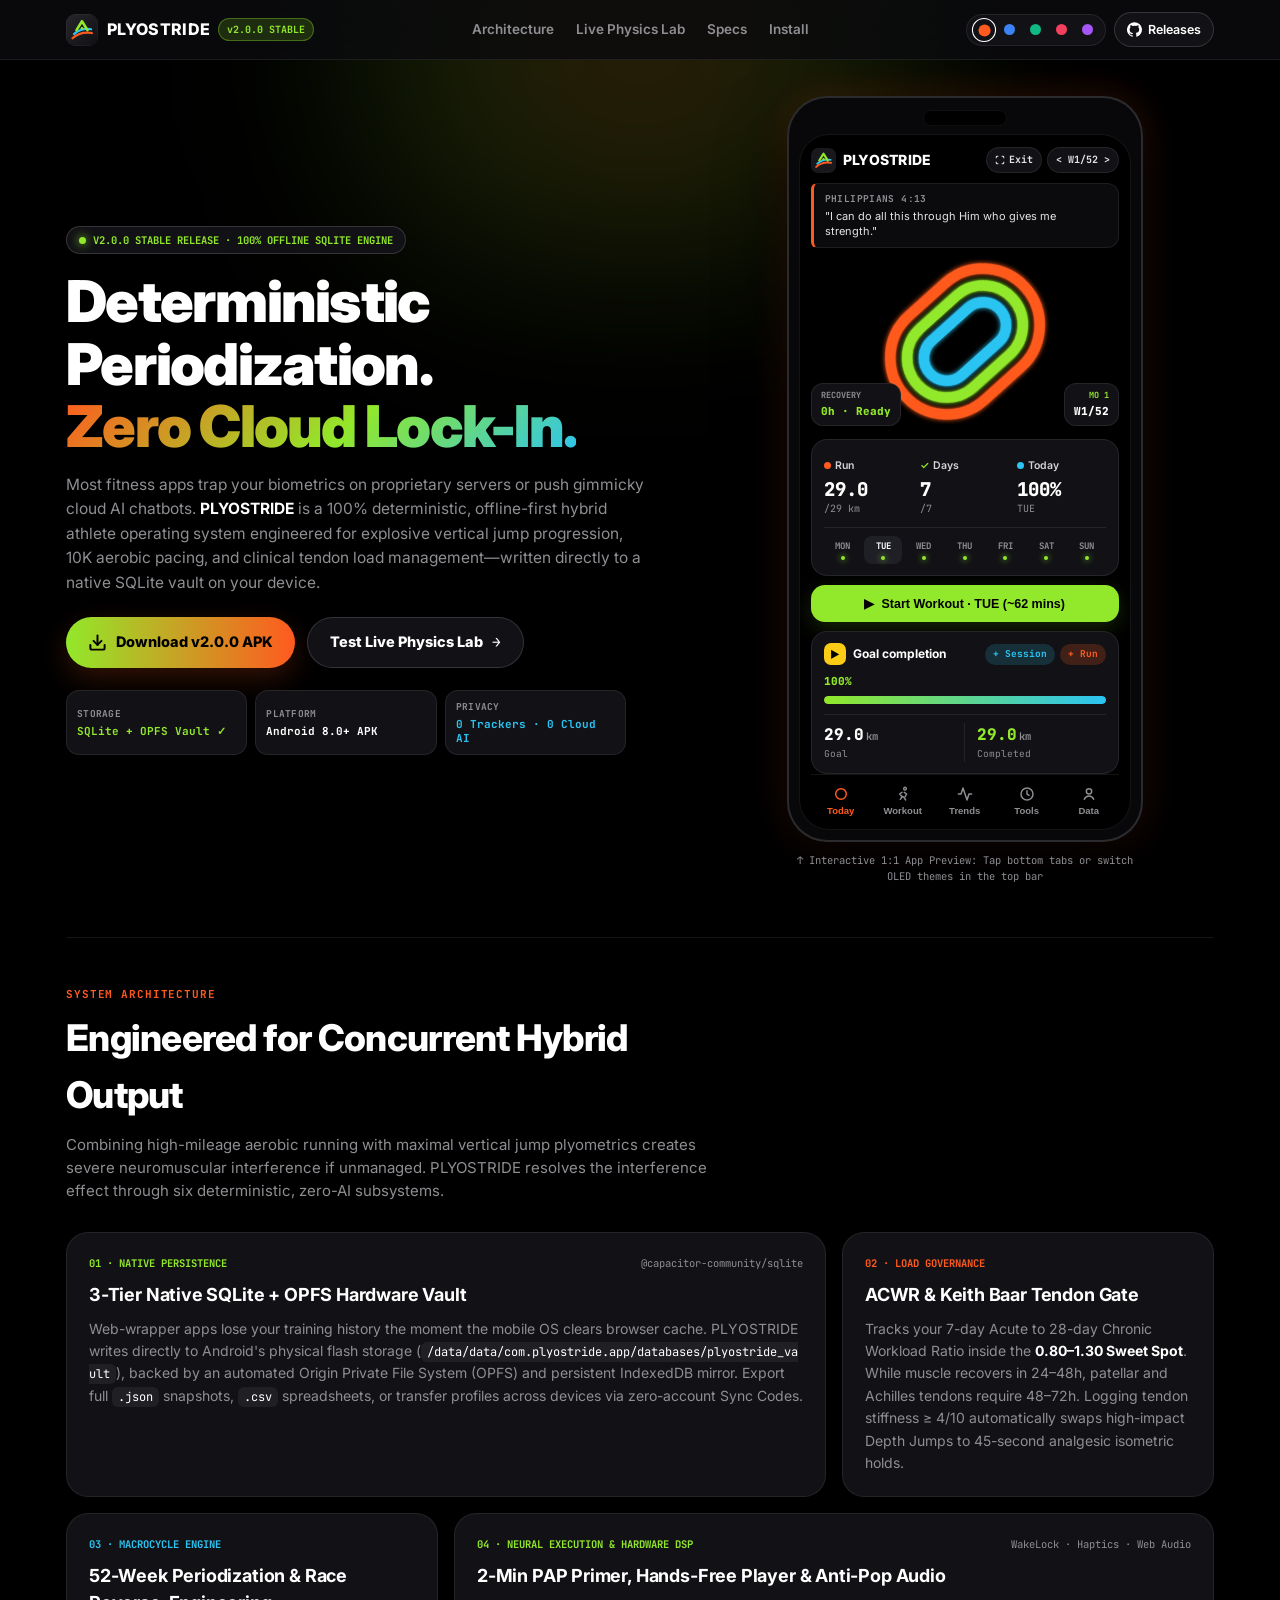
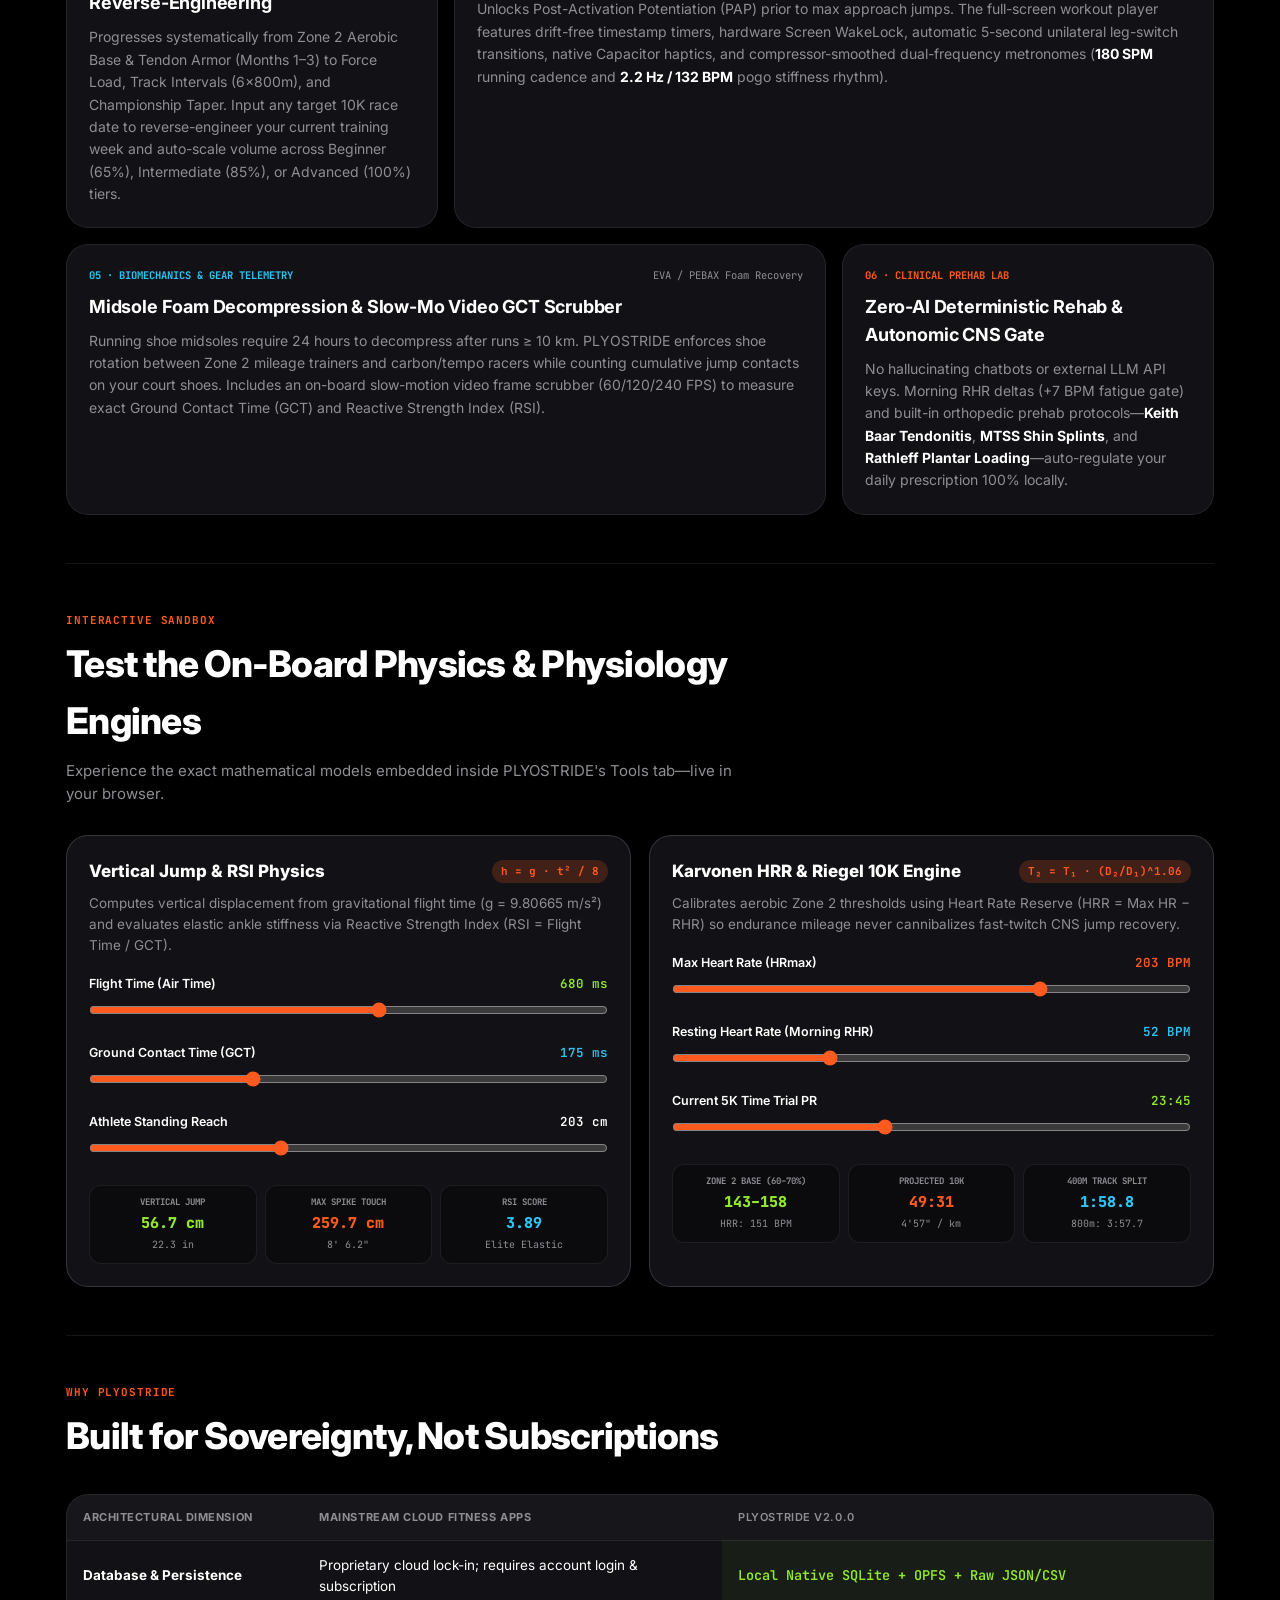
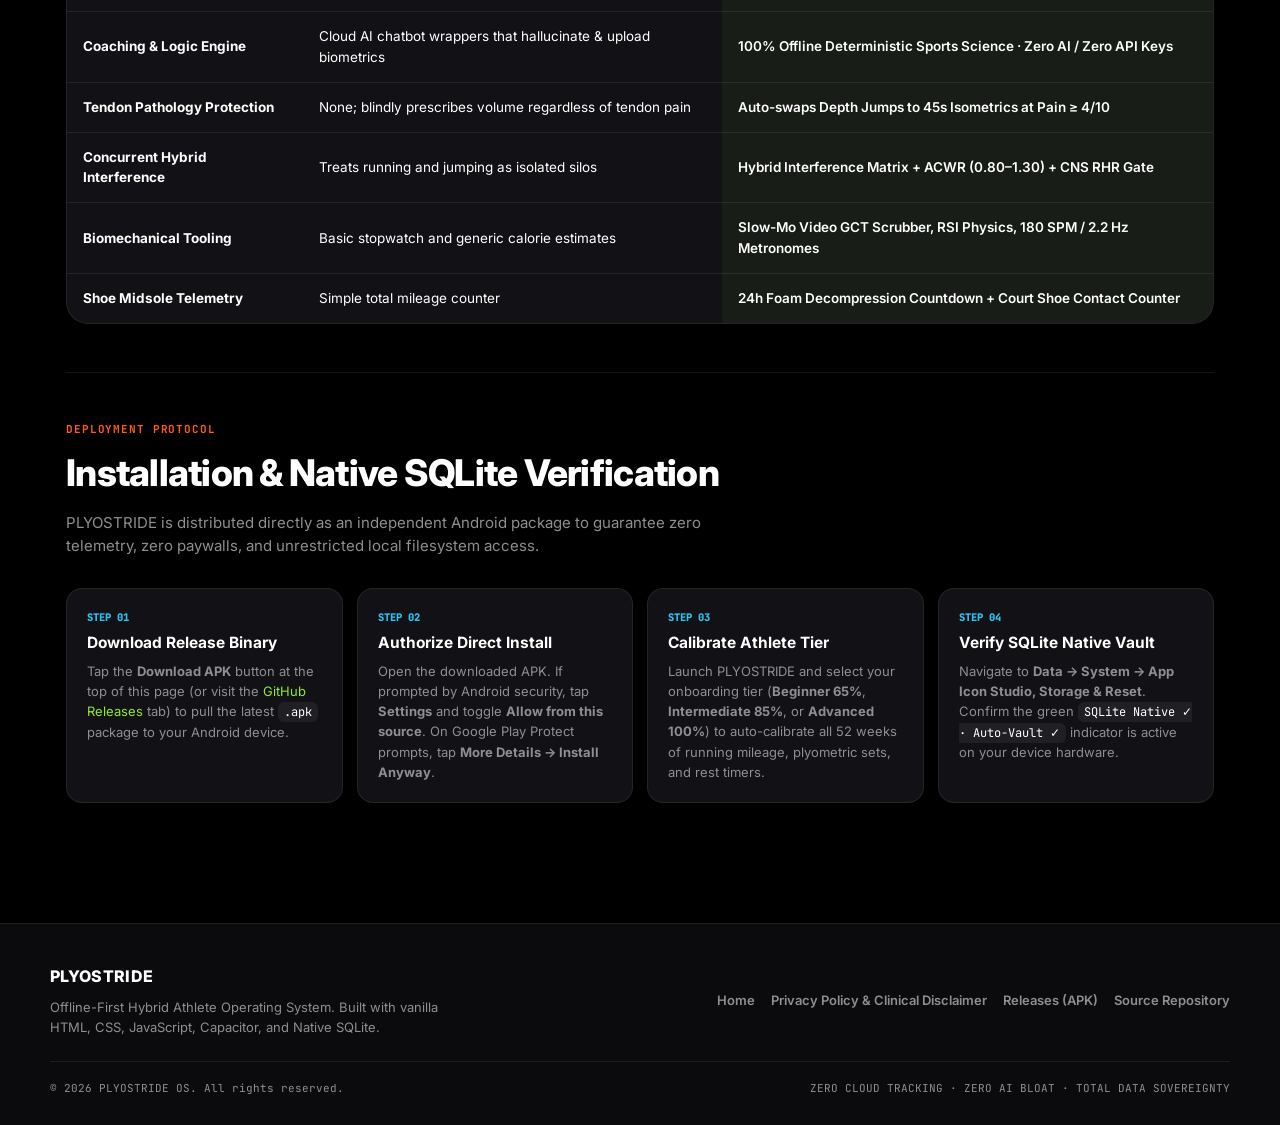
==== commit 0eacd0c0: "Update index.html" ====
--- a/index.html
+++ b/index.html
@@ -18,15 +18,36 @@
   <link rel="icon" type="image/svg+xml" href="data:image/svg+xml,%3Csvg xmlns='http://www.w3.org/2000/svg' viewBox='0 0 512 512'%3E%3Cdefs%3E%3ClinearGradient id='g' x1='0' y1='0' x2='1' y2='1'%3E%3Cstop offset='0%25' stop-color='%23232329'/%3E%3Cstop offset='100%25' stop-color='%230E0E12'/%3E%3C/linearGradient%3E%3C/defs%3E%3Crect width='512' height='512' rx='118' fill='url(%23g)'/%3E%3Cpath d='M104 388 C196 306 312 286 414 304' fill='none' stroke='%23FF5A1F' stroke-width='36' stroke-linecap='round'/%3E%3Cpath d='M126 322 C214 246 318 228 402 244' fill='none' stroke='%232BC4F3' stroke-width='34' stroke-linecap='round'/%3E%3Cpath d='M168 258 L256 116 L344 258' fill='none' stroke='%2392E82A' stroke-width='42' stroke-linecap='round' stroke-linejoin='round'/%3E%3Ccircle cx='256' cy='228' r='22' fill='%2392E82A'/%3E%3C/svg%3E" />
   <link rel="apple-touch-icon" href="icon.jpg" />
 
-  <!-- Fonts & Stylesheet -->
+  <!-- Fonts & Cache-Busted Stylesheet -->
   <link rel="preconnect" href="https://fonts.googleapis.com" />
   <link rel="preconnect" href="https://fonts.gstatic.com" crossorigin />
   <link href="https://fonts.googleapis.com/css2?family=Inter:wght@400;500;600;700;800;900&family=JetBrains+Mono:wght@500;600;700&display=swap" rel="stylesheet" />
-  <link rel="stylesheet" href="styles.css" />
+  <link rel="stylesheet" href="styles.css?v=2.0.2" />
   <style>
-    /* Defensive override to guarantee clean corner clipping on the phone mockup preview */
+    /* Theme-reactive phone mockup surfaces & reliable theme-dot hit targets */
     .phone-screen {
+      background: var(--bg) !important;
       overflow: hidden !important;
+      isolation: isolate;
+    }
+    .mock-verse {
+      background: var(--bg-elevated) !important;
+    }
+    .mock-card,
+    .mock-badge-left,
+    .mock-badge-right,
+    .mock-exit-pill,
+    .mock-wk-pill {
+      background: var(--card) !important;
+    }
+    .theme-dot {
+      width: 22px;
+      height: 22px;
+      padding: 0;
+    }
+    .theme-dot span {
+      display: block;
+      pointer-events: none;
     }
   </style>
 </head>
@@ -68,19 +89,19 @@
       <div class="nav-actions">
         <!-- Live 5-Theme Switcher -->
         <div class="theme-switcher" role="group" aria-label="OLED Theme Preview">
-          <button type="button" class="theme-dot active" data-set-theme="carbon" title="PLYOSTRIDE Carbon (Default)">
+          <button type="button" class="theme-dot active" data-set-theme="carbon" aria-pressed="true" title="PLYOSTRIDE Carbon (Default)">
             <span style="background:#FF5A1F;"></span>
           </button>
-          <button type="button" class="theme-dot" data-set-theme="cobalt" title="Cobalt Velocity">
+          <button type="button" class="theme-dot" data-set-theme="cobalt" aria-pressed="false" title="Cobalt Velocity">
             <span style="background:#3B82F6;"></span>
           </button>
-          <button type="button" class="theme-dot" data-set-theme="emerald" title="Emerald Bio-Lab">
+          <button type="button" class="theme-dot" data-set-theme="emerald" aria-pressed="false" title="Emerald Bio-Lab">
             <span style="background:#10B981;"></span>
           </button>
-          <button type="button" class="theme-dot" data-set-theme="crimson" title="Crimson Apex">
+          <button type="button" class="theme-dot" data-set-theme="crimson" aria-pressed="false" title="Crimson Apex">
             <span style="background:#F43F5E;"></span>
           </button>
-          <button type="button" class="theme-dot" data-set-theme="amethyst" title="Amethyst Neuro">
+          <button type="button" class="theme-dot" data-set-theme="amethyst" aria-pressed="false" title="Amethyst Neuro">
             <span style="background:#A855F7;"></span>
           </button>
         </div>
@@ -140,7 +161,7 @@
       <div class="hero-device-stage">
         <div class="phone-frame">
           <div class="phone-notch"></div>
-          <div class="phone-screen" style="overflow: hidden;">
+          <div class="phone-screen">
 
             <!-- Exact App Top Header -->
             <div class="mock-header">
@@ -163,7 +184,7 @@
               </div>
             </div>
 
-            <!-- Interactive Screen View 1: TODAY (Exact Replica with Philippians 4:13 & 100% Completed State) -->
+            <!-- Interactive Screen View 1: TODAY -->
             <div class="mock-view active" id="mock-view-today">
               <!-- Philippians 4:13 Card -->
               <div class="mock-verse">
@@ -171,7 +192,7 @@
                 <div class="mock-verse-text">"I can do all this through Him who gives me strength."</div>
               </div>
 
-              <!-- 100% Completed Tilted Concentric Stadium Rings + Tick Track -->
+              <!-- 100% Completed Tilted Concentric Stadium Rings + Theme-Synced Tick Track -->
               <div class="mock-rings-wrap">
                 <svg class="mock-stadium-svg" viewBox="0 0 280 216" aria-label="100% Completed Activity Rings">
                   <defs>
@@ -185,9 +206,9 @@
                   </defs>
                   <g transform="translate(140, 108) rotate(-42) translate(-140, -108)">
                     <!-- Subtle Precision Stadium Tick Marks Behind Loops -->
-                    <rect x="34" y="34" width="212" height="148" rx="74" fill="none" stroke="rgba(255,90,31,0.18)" stroke-width="14" stroke-dasharray="2.5 5.5" />
-                    <rect x="56" y="56" width="168" height="104" rx="52" fill="none" stroke="rgba(146,232,42,0.18)" stroke-width="14" stroke-dasharray="2.5 5.5" />
-                    <rect x="78" y="78" width="124" height="60" rx="30" fill="none" stroke="rgba(43,196,243,0.18)" stroke-width="14" stroke-dasharray="2.5 5.5" />
+                    <rect x="34" y="34" width="212" height="148" rx="74" fill="none" stroke="var(--primary)" stroke-opacity="0.22" stroke-width="14" stroke-dasharray="2.5 5.5" />
+                    <rect x="56" y="56" width="168" height="104" rx="52" fill="none" stroke="var(--secondary)" stroke-opacity="0.22" stroke-width="14" stroke-dasharray="2.5 5.5" />
+                    <rect x="78" y="78" width="124" height="60" rx="30" fill="none" stroke="var(--tertiary)" stroke-opacity="0.22" stroke-width="14" stroke-dasharray="2.5 5.5" />
 
                     <!-- 100% Completed Full Concentric Stadium Rings -->
                     <rect x="34" y="34" width="212" height="148" rx="74" fill="none" stroke="var(--primary)" stroke-width="14" stroke-linecap="round" filter="url(#ringGlow)" />
@@ -244,7 +265,7 @@
                 </div>
               </div>
 
-              <!-- Neon Green Start Workout Button -->
+              <!-- Start Workout Button -->
               <button type="button" class="mock-start-btn" onclick="switchMockTab('workout', document.querySelectorAll('.mock-nav-item')[1])">
                 <span>▶</span> Start Workout · TUE (~62 mins)
               </button>
@@ -316,7 +337,7 @@
                   </div>
                 </div>
               </div>
-              <div class="mock-card" style="border-color:rgba(146,232,42,0.3);">
+              <div class="mock-card" style="border-color: var(--secondary-glow);">
                 <div style="font-size:11px;font-weight:700;color:var(--secondary);">✓ Keith Baar Tendon Gate Passed</div>
                 <div style="font-size:10.5px;color:var(--text-dim);margin-top:3px;">
                   Post-session Achilles & patellar check-in logged at 1/10 stiffness. Optimal elastic tendon remodeling unlocked.
@@ -741,25 +762,56 @@
 
   <!-- INTERACTIVE LABS, THEME ENGINE & MULTI-REPO APK RESOLVER -->
   <script>
-    /* 1. Live 5-Theme Switcher (Synced with privacy.html via localStorage) */
-    const themeDots = document.querySelectorAll('.theme-dot');
-    const savedTheme = localStorage.getItem('plyostride_web_theme');
-    if (savedTheme) {
-      document.documentElement.setAttribute('data-theme', savedTheme);
-      themeDots.forEach(d => {
-        d.classList.toggle('active', d.getAttribute('data-set-theme') === savedTheme);
+    /* 1. Crash-Proof Live 5-Theme Switcher (Synced with privacy.html) */
+    const VALID_THEMES = {
+      carbon: '#000000',
+      cobalt: '#030712',
+      emerald: '#020806',
+      crimson: '#090305',
+      amethyst: '#07040F'
+    };
+
+    function safeStorageGet(key) {
+      try {
+        return window.localStorage.getItem(key);
+      } catch (e) {
+        return null;
+      }
+    }
+
+    function safeStorageSet(key, val) {
+      try {
+        window.localStorage.setItem(key, val);
+      } catch (e) {}
+    }
+
+    function applyWebTheme(themeName, persist) {
+      const theme = Object.prototype.hasOwnProperty.call(VALID_THEMES, themeName) ? themeName : 'carbon';
+      document.documentElement.setAttribute('data-theme', theme);
+      document.body.setAttribute('data-theme', theme);
+
+      const metaTheme = document.querySelector('meta[name="theme-color"]');
+      if (metaTheme) metaTheme.setAttribute('content', VALID_THEMES[theme]);
+
+      document.querySelectorAll('.theme-dot').forEach(dot => {
+        const isMatch = dot.getAttribute('data-set-theme') === theme;
+        dot.classList.toggle('active', isMatch);
+        dot.setAttribute('aria-pressed', String(isMatch));
       });
-    }
-
-    themeDots.forEach(btn => {
-      btn.addEventListener('click', () => {
-        const theme = btn.getAttribute('data-set-theme') || 'carbon';
-        document.documentElement.setAttribute('data-theme', theme);
-        localStorage.setItem('plyostride_web_theme', theme);
-        themeDots.forEach(d => d.classList.remove('active'));
-        btn.classList.add('active');
+
+      if (persist) safeStorageSet('plyostride_web_theme', theme);
+    }
+
+    const themeSwitcher = document.querySelector('.theme-switcher');
+    if (themeSwitcher) {
+      themeSwitcher.addEventListener('click', (e) => {
+        const btn = e.target.closest('.theme-dot');
+        if (!btn) return;
+        applyWebTheme(btn.getAttribute('data-set-theme'), true);
       });
-    });
+    }
+
+    applyWebTheme(safeStorageGet('plyostride_web_theme') || 'carbon', false);
 
     /* 2. Interactive Hero Phone Mockup Tab Switcher */
     function switchMockTab(tabId, btnEl) {
@@ -825,11 +877,11 @@
       const paceM = Math.floor(paceKmSec / 60);
       const paceS = String(Math.round(paceKmSec % 60)).padStart(2, '0');
 
-      const lap400 = (paceKmSec * 0.4);
+      const lap400 = paceKmSec * 0.4;
       const lap400M = Math.floor(lap400 / 60);
       const lap400S = (lap400 % 60).toFixed(1).padStart(4, '0');
 
-      const rep800 = (paceKmSec * 0.8);
+      const rep800 = paceKmSec * 0.8;
       const rep800M = Math.floor(rep800 / 60);
       const rep800S = (rep800 % 60).toFixed(1).padStart(4, '0');
 
@@ -860,16 +912,30 @@
 
       for (const repo of reposToCheck) {
         try {
-          const res = await fetch(`https://api.github.com/repos/${repo}/releases`); if (!res.ok) continue; const releases = await res.json(); if (!Array.isArray(releases) \vert{}\vert{} releases.length === 0) continue;  const stableRelease = releases.find(r => !r.prerelease && !r.draft) \vert{}\vert{} releases[0]; const apkAsset = (stableRelease.assets \vert{}\vert{} []).find(a => a.name && a.name.toLowerCase().endsWith('.apk'));  const tag = stableRelease.tag_name \vert{}\vert{} 'v2.0.0'; if (navPill) navPill.textContent = tag.toUpperCase() + ' STABLE'; if (statusText) statusText.textContent = `${tag.toUpperCase()} STABLE RELEASE · 100% OFFLINE SQLITE ENGINE`;
+          const res = await fetch(`https://api.github.com/repos/${repo}/releases`);
+          if (!res.ok) continue;
+          const releases = await res.json();
+          if (!Array.isArray(releases) || releases.length === 0) continue;
+
+          const stableRelease = releases.find(r => !r.prerelease && !r.draft) || releases[0];
+          const apkAsset = (stableRelease.assets || []).find(a => a.name && a.name.toLowerCase().endsWith('.apk'));
+
+          const tag = stableRelease.tag_name || 'v2.0.0';
+          if (navPill) navPill.textContent = tag.toUpperCase() + ' STABLE';
+          if (statusText) statusText.textContent = `${tag.toUpperCase()} STABLE RELEASE · 100% OFFLINE SQLITE ENGINE`;
 
           if (apkAsset) {
             const sizeMb = (apkAsset.size / (1024 * 1024)).toFixed(1);
             btn.href = apkAsset.browser_download_url;
-            btnLabel.textContent = `Download ${tag} APK (${sizeMb} MB)`; if (metaSize) metaSize.textContent = `${apkAsset.name} · ${sizeMb} MB`; } else if (stableRelease.html_url) { btn.href = stableRelease.html_url; btnLabel.textContent = `Download ${tag} Release`;
+            btnLabel.textContent = `Download ${tag} APK (${sizeMb} MB)`;
+            if (metaSize) metaSize.textContent = `${apkAsset.name} · ${sizeMb} MB`;
+          } else if (stableRelease.html_url) {
+            btn.href = stableRelease.html_url;
+            btnLabel.textContent = `Download ${tag} Release`;
           }
           break;
         } catch (err) {
-          // Proceed to fallback
+          // Proceed to next fallback repository
         }
       }
     }
--- a/styles.css
+++ b/styles.css
@@ -32,6 +32,7 @@
   --tertiary: #818CF8;
   --primary-glow: rgba(59, 130, 246, 0.22);
   --secondary-glow: rgba(56, 189, 248, 0.18);
+  --tertiary-glow: rgba(129, 140, 248, 0.18);
 }
 
 html[data-theme="emerald"] {
@@ -44,6 +45,7 @@
   --tertiary: #2DD4BF;
   --primary-glow: rgba(16, 185, 129, 0.22);
   --secondary-glow: rgba(163, 230, 53, 0.18);
+  --tertiary-glow: rgba(45, 212, 191, 0.18);
 }
 
 html[data-theme="crimson"] {
@@ -56,6 +58,7 @@
   --tertiary: #FACC15;
   --primary-glow: rgba(244, 63, 94, 0.22);
   --secondary-glow: rgba(251, 146, 60, 0.18);
+  --tertiary-glow: rgba(250, 204, 21, 0.18);
 }
 
 html[data-theme="amethyst"] {
@@ -68,6 +71,7 @@
   --tertiary: #E879F9;
   --primary-glow: rgba(168, 85, 247, 0.24);
   --secondary-glow: rgba(34, 211, 238, 0.18);
+  --tertiary-glow: rgba(232, 121, 249, 0.18);
 }
 
 *,
@@ -99,6 +103,11 @@
   transition: background-color 0.35s var(--spring);
 }
 
+:focus-visible {
+  outline: 2px solid var(--secondary);
+  outline-offset: 2px;
+}
+
 .mono {
   font-family: 'JetBrains Mono', monospace;
   font-variant-numeric: tabular-nums;
@@ -111,6 +120,7 @@
 .text-gradient {
   background: linear-gradient(135deg, var(--primary) 0%, var(--secondary) 55%, var(--tertiary) 100%);
   -webkit-background-clip: text;
+  background-clip: text;
   -webkit-text-fill-color: transparent;
 }
 
@@ -135,6 +145,7 @@
   top: 0;
   z-index: 100;
   background: rgba(8, 8, 11, 0.86);
+  background: color-mix(in srgb, var(--bg-elevated) 84%, transparent);
   backdrop-filter: blur(20px) saturate(180%);
   -webkit-backdrop-filter: blur(20px) saturate(180%);
   border-bottom: 1px solid var(--hairline);
@@ -189,6 +200,7 @@
   background: var(--secondary-glow);
   color: var(--secondary);
   border: 1px solid rgba(146, 232, 42, 0.3);
+  border-color: color-mix(in srgb, var(--secondary) 35%, transparent);
   white-space: nowrap;
 }
 
@@ -238,6 +250,10 @@
   justify-content: center;
   cursor: pointer;
   transition: transform 0.18s var(--spring), border-color 0.18s ease;
+}
+
+.theme-dot:hover {
+  transform: scale(1.12);
 }
 
 .theme-dot span {
@@ -264,6 +280,13 @@
   padding: 7px 12px;
   border-radius: 999px;
   white-space: nowrap;
+  transition: background-color 0.2s ease, border-color 0.2s ease, transform 0.18s var(--spring);
+}
+
+.btn-nav:hover {
+  background: var(--card-hover);
+  border-color: var(--primary);
+  transform: translateY(-1px);
 }
 
 /* ==========================================================================
@@ -351,8 +374,16 @@
   border-radius: 999px;
   text-decoration: none;
   cursor: pointer;
-  transition: transform 0.2s var(--spring), box-shadow 0.2s ease;
+  transition: transform 0.2s var(--spring), box-shadow 0.2s ease, background-color 0.2s ease, border-color 0.2s ease;
   max-width: 100%;
+}
+
+.btn:hover {
+  transform: translateY(-2px);
+}
+
+.btn:active {
+  transform: translateY(0) scale(0.98);
 }
 
 .btn-primary {
@@ -361,13 +392,22 @@
   box-shadow: 0 10px 28px var(--primary-glow);
 }
 
+.btn-primary:hover {
+  box-shadow: 0 14px 36px var(--primary-glow);
+}
+
 .btn-secondary {
   background: var(--card);
   color: var(--text);
   border: 1px solid var(--hairline-strong);
 }
 
-/* Compact 3-Column Strip (Never stacks into huge vertical blocks on mobile) */
+.btn-secondary:hover {
+  background: var(--card-hover);
+  border-color: var(--secondary);
+}
+
+/* Compact 3-Column Telemetry Strip */
 .hero-telemetry-strip {
   display: grid;
   grid-template-columns: repeat(3, minmax(0, 1fr));
@@ -435,14 +475,15 @@
   background: #000000;
   border-radius: 30px;
   padding: 12px 11px 10px;
+  min-height: 604px;
   display: flex;
   flex-direction: column;
-  justify-content: space-between;
   border: 1px solid var(--hairline);
-  overflow: hidden; /* Clips dark circle / corner clipping artifacts */
-}
-
-/* Hide any stray SVG cap dots on the stadium rings */
+  overflow: hidden;
+  isolation: isolate;
+}
+
+/* Defensive guard: keep stadium rings free of cap-dot artifacts */
 .mock-stadium-svg circle {
   display: none !important;
 }
@@ -453,6 +494,7 @@
   justify-content: space-between;
   gap: 6px;
   margin-bottom: 10px;
+  flex-shrink: 0;
 }
 
 .mock-brand {
@@ -500,6 +542,7 @@
   display: none;
   flex-direction: column;
   gap: 9px;
+  flex: 1;
 }
 
 .mock-view.active {
@@ -673,6 +716,16 @@
   gap: 7px;
   cursor: pointer;
   box-shadow: 0 6px 20px var(--secondary-glow);
+  transition: transform 0.16s var(--spring), filter 0.16s ease;
+}
+
+.mock-start-btn:hover {
+  filter: brightness(1.06);
+  transform: translateY(-1px);
+}
+
+.mock-start-btn:active {
+  transform: scale(0.98);
 }
 
 /* Goal Completion Card (100% Completed) */
@@ -719,7 +772,7 @@
   font-weight: 700;
   padding: 3px 8px;
   border-radius: 999px;
-  background: rgba(43, 196, 243, 0.14);
+  background: var(--tertiary-glow);
   color: var(--tertiary);
 }
 
@@ -728,7 +781,7 @@
   font-weight: 700;
   padding: 3px 8px;
   border-radius: 999px;
-  background: rgba(255, 90, 31, 0.16);
+  background: var(--primary-glow);
   color: var(--primary);
 }
 
@@ -843,14 +896,15 @@
 .mock-ex-name { font-size: 11.5px; font-weight: 600; }
 .mock-ex-rx { font-size: 9.5px; color: var(--text-dim); }
 
-/* 5-Icon Bottom Nav Bar */
+/* 5-Icon Bottom Nav Bar (Pinned to Bottom of Phone Screen) */
 .mock-bottom-nav {
   display: grid;
   grid-template-columns: repeat(5, minmax(0, 1fr));
   gap: 2px;
   border-top: 1px solid var(--hairline);
   padding-top: 8px;
-  margin-top: 10px;
+  margin-top: auto;
+  flex-shrink: 0;
 }
 
 .mock-nav-item {
@@ -865,6 +919,13 @@
   font-weight: 600;
   cursor: pointer;
   padding: 3px 2px;
+  border-radius: 8px;
+  transition: color 0.16s ease, background-color 0.16s ease;
+}
+
+.mock-nav-item:hover {
+  color: var(--text);
+  background: rgba(255, 255, 255, 0.04);
 }
 
 .mock-nav-item.active {
@@ -880,7 +941,7 @@
 }
 
 /* ==========================================================================
-   MAIN CONTENT SECTIONS & BENTO GRID (ZERO HORIZONTAL OVERFLOW)
+   MAIN CONTENT SECTIONS & 6-PILLAR BENTO GRID (ZERO HORIZONTAL OVERFLOW)
    ========================================================================== */
 .content-container {
   position: relative;
@@ -894,6 +955,7 @@
 .section-block {
   padding: 48px 0;
   border-top: 1px solid var(--hairline);
+  scroll-margin-top: 76px;
 }
 
 .section-header {
@@ -941,6 +1003,13 @@
   max-width: 100%;
   overflow-wrap: anywhere;
   word-break: break-word;
+  transition: border-color 0.2s ease, background-color 0.2s ease, transform 0.22s var(--spring);
+}
+
+.bento-card:hover {
+  background: var(--card-hover);
+  border-color: var(--hairline-strong);
+  transform: translateY(-2px);
 }
 
 .bento-wide {
@@ -975,6 +1044,10 @@
   font-size: 14px;
   color: var(--text-dim);
   line-height: 1.6;
+}
+
+.bento-card strong {
+  color: var(--text);
 }
 
 .bento-card code,
@@ -1050,6 +1123,7 @@
 
 input[type="range"] {
   width: 100%;
+  min-height: 24px;
   accent-color: var(--primary);
   cursor: pointer;
 }
@@ -1094,6 +1168,7 @@
    ========================================================================== */
 .table-scroll-wrap {
   overflow-x: auto;
+  -webkit-overflow-scrolling: touch;
   background: var(--card);
   border: 1px solid var(--hairline);
   border-radius: var(--radius-lg);
@@ -1102,6 +1177,7 @@
 
 .comp-table {
   width: 100%;
+  min-width: 580px;
   border-collapse: collapse;
   text-align: left;
   font-size: 13.5px;
@@ -1127,6 +1203,7 @@
 
 .highlight-col {
   background: rgba(146, 232, 42, 0.04);
+  background: color-mix(in srgb, var(--secondary) 5%, transparent);
   font-weight: 600;
 }
 
@@ -1142,6 +1219,12 @@
   border-radius: var(--radius-md);
   padding: 20px;
   min-width: 0;
+  transition: border-color 0.2s ease, background-color 0.2s ease;
+}
+
+.step-card:hover {
+  background: var(--card-hover);
+  border-color: var(--hairline-strong);
 }
 
 .step-num {
@@ -1167,10 +1250,16 @@
   text-decoration: none;
 }
 
+.step-card a:hover {
+  text-decoration: underline;
+}
+
 /* ==========================================================================
    LEGAL / PRIVACY PAGE STYLES
    ========================================================================== */
 .legal-container {
+  position: relative;
+  z-index: 1;
   max-width: 820px;
   margin: 0 auto;
   padding: 48px 16px 80px;
@@ -1183,6 +1272,7 @@
   padding: 26px;
   margin-bottom: 18px;
   overflow-wrap: anywhere;
+  scroll-margin-top: 76px;
 }
 
 .legal-card h2 {
@@ -1213,6 +1303,8 @@
    FOOTER
    ========================================================================== */
 .site-footer {
+  position: relative;
+  z-index: 1;
   border-top: 1px solid var(--hairline);
   background: var(--bg-elevated);
   padding: 40px 16px 28px;
@@ -1255,6 +1347,11 @@
   text-decoration: none;
   font-size: 13px;
   font-weight: 600;
+  transition: color 0.2s ease;
+}
+
+.footer-links a:hover {
+  color: var(--text);
 }
 
 .footer-bottom {
@@ -1320,3 +1417,48 @@
     padding: 18px;
   }
 }
+
+@media (max-width: 440px) {
+  .nav-inner {
+    padding: 10px 12px;
+  }
+  .logo-text {
+    font-size: 14.5px;
+  }
+  .theme-switcher {
+    gap: 2px;
+    padding: 3px 5px;
+  }
+  .theme-dot {
+    width: 17px;
+    height: 17px;
+  }
+  .theme-dot span {
+    width: 10px;
+    height: 10px;
+  }
+  .btn-nav {
+    padding: 6px 10px;
+    font-size: 11.5px;
+  }
+  .hero-telemetry-strip {
+    grid-template-columns: 1fr;
+  }
+  .tel-pill {
+    flex-direction: row;
+    justify-content: space-between;
+    align-items: center;
+    padding: 8px 12px;
+  }
+}
+
+@media (prefers-reduced-motion: reduce) {
+  html {
+    scroll-behavior: auto;
+  }
+  *,
+  *::before,
+  *::after {
+    transition-duration: 0.01ms !important;
+  }
+}
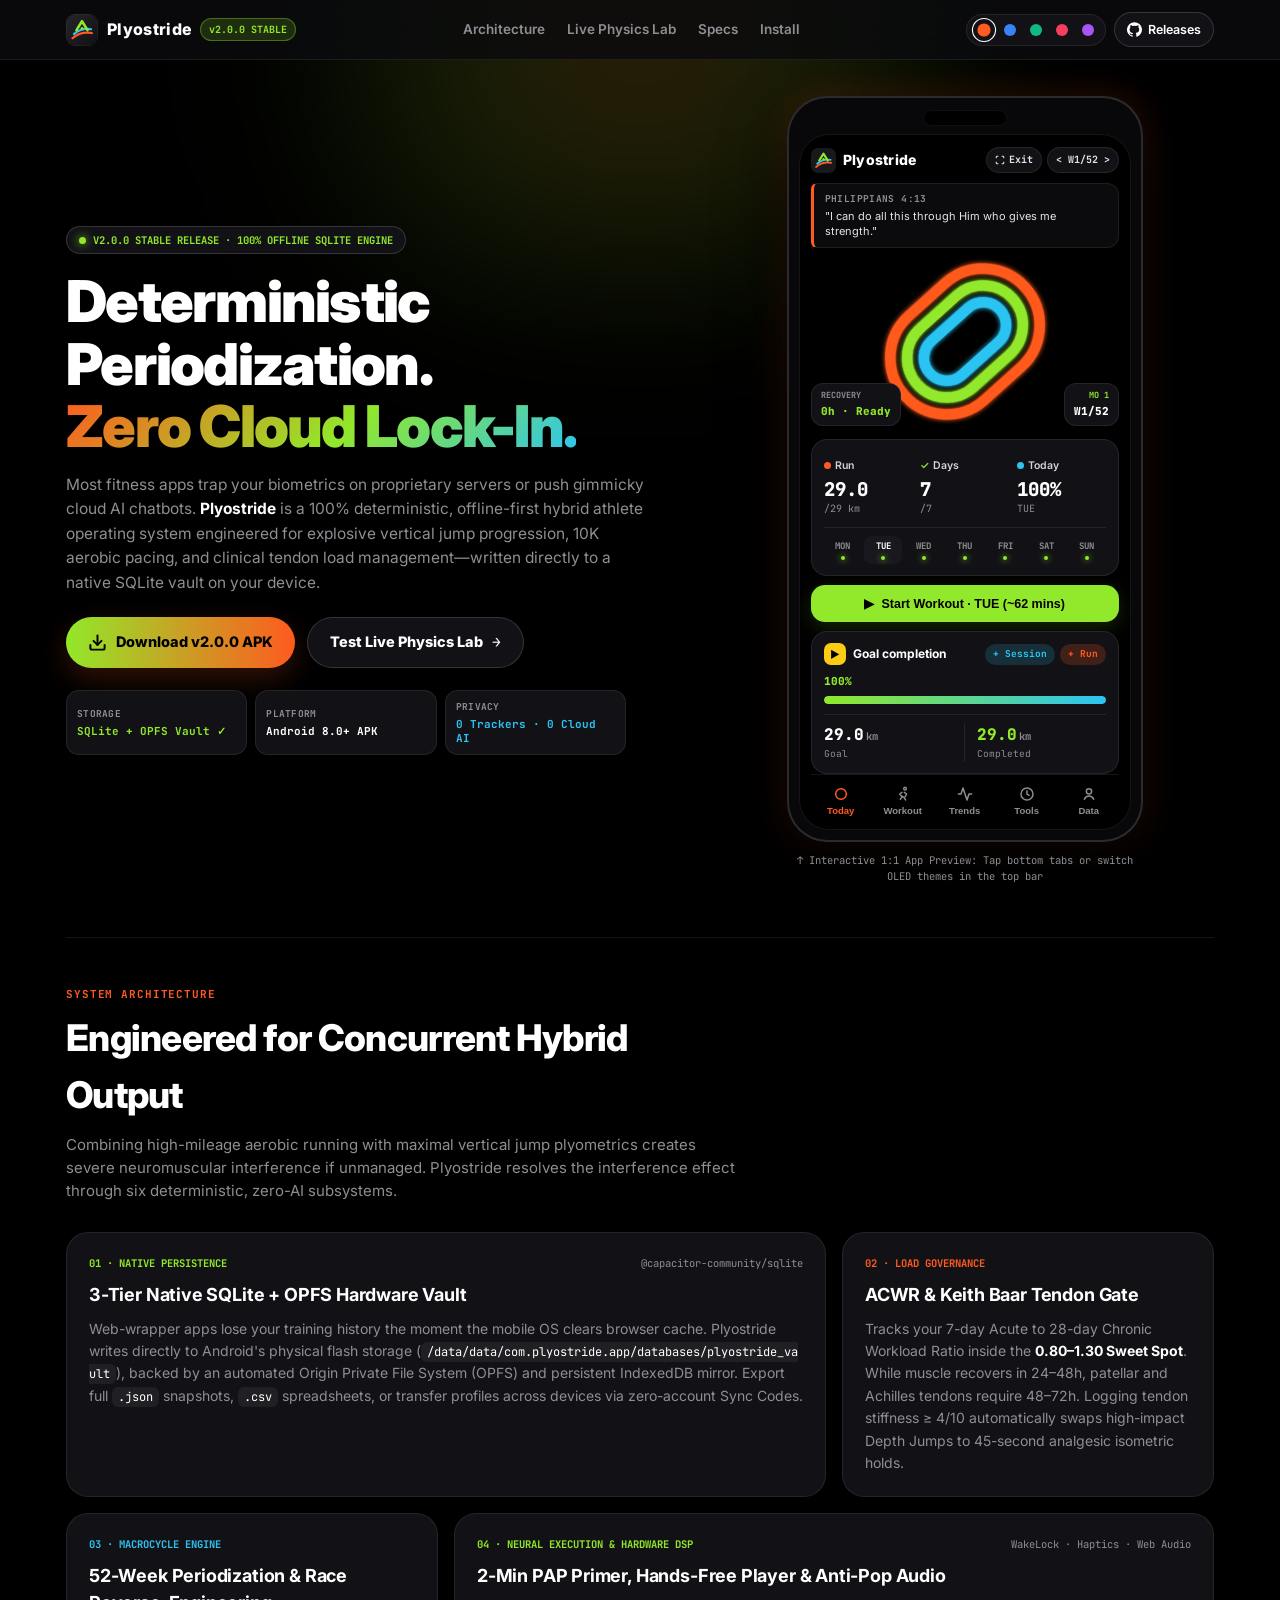
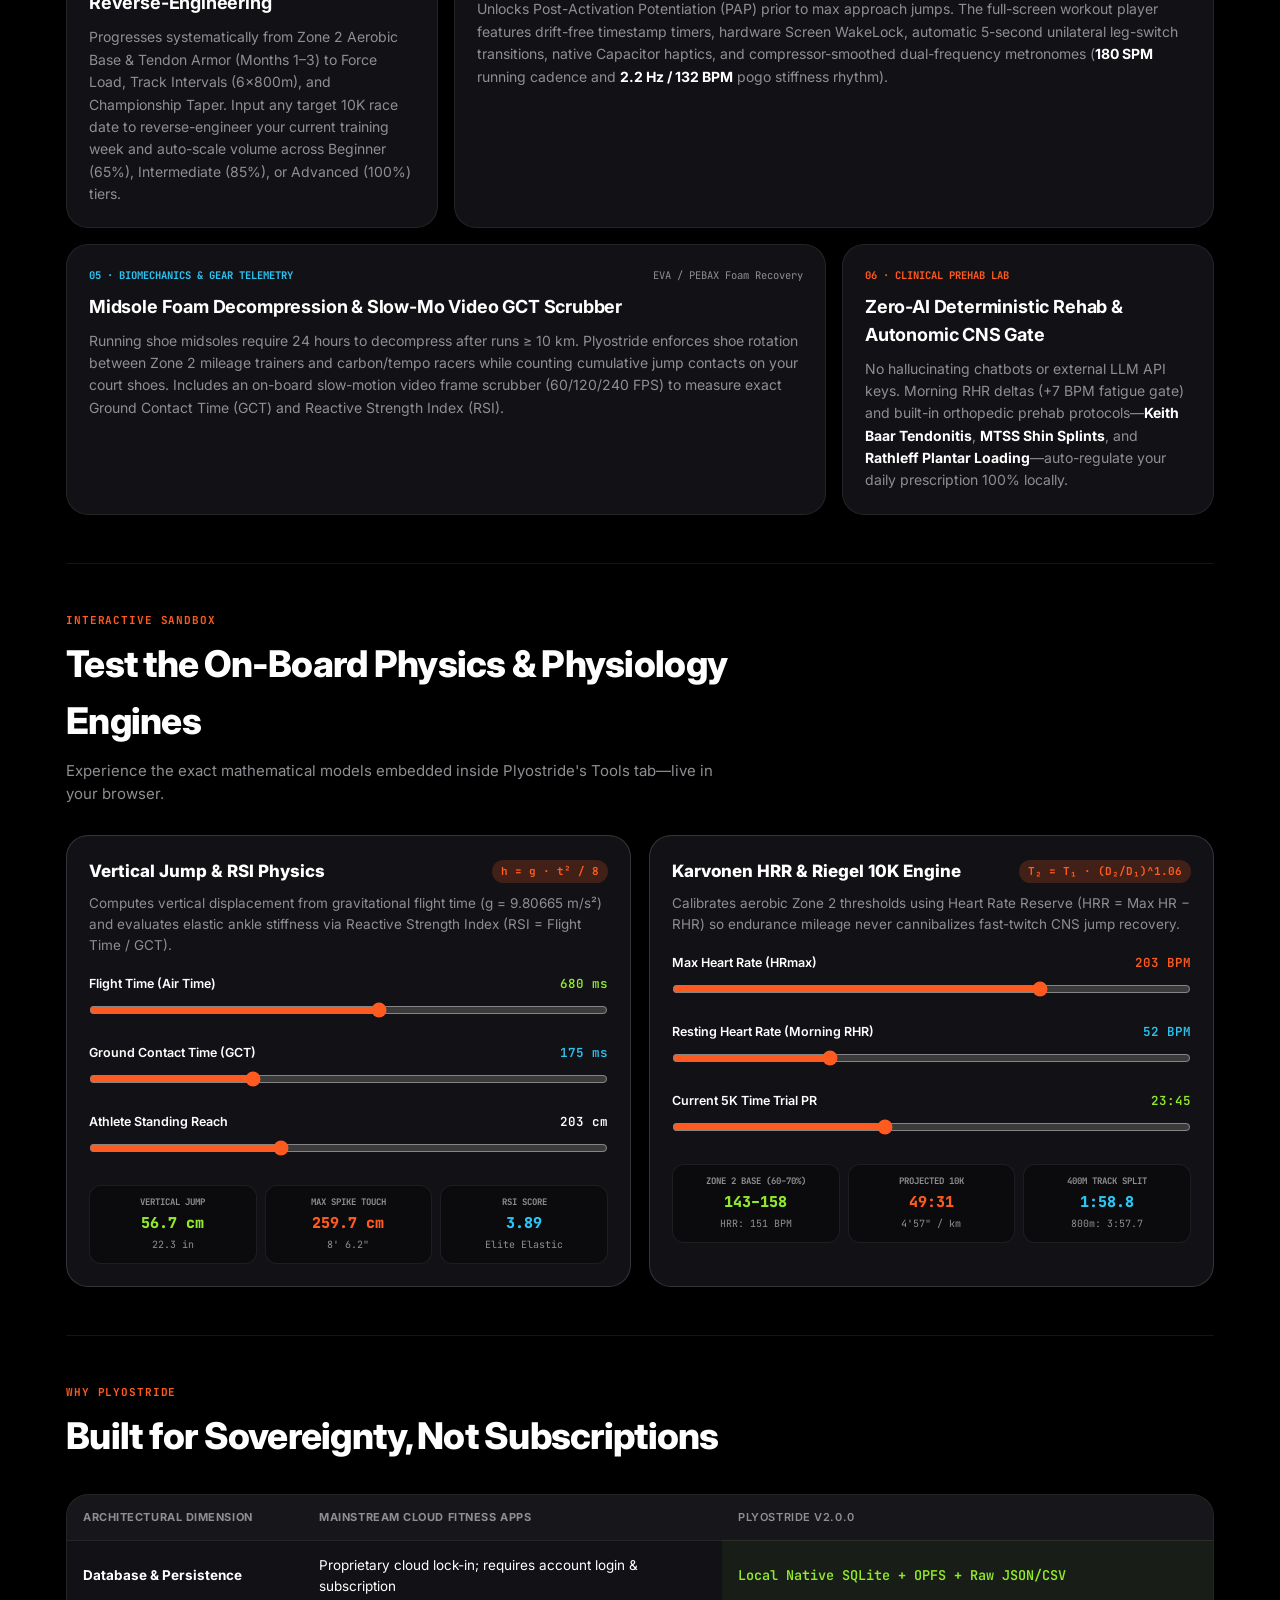
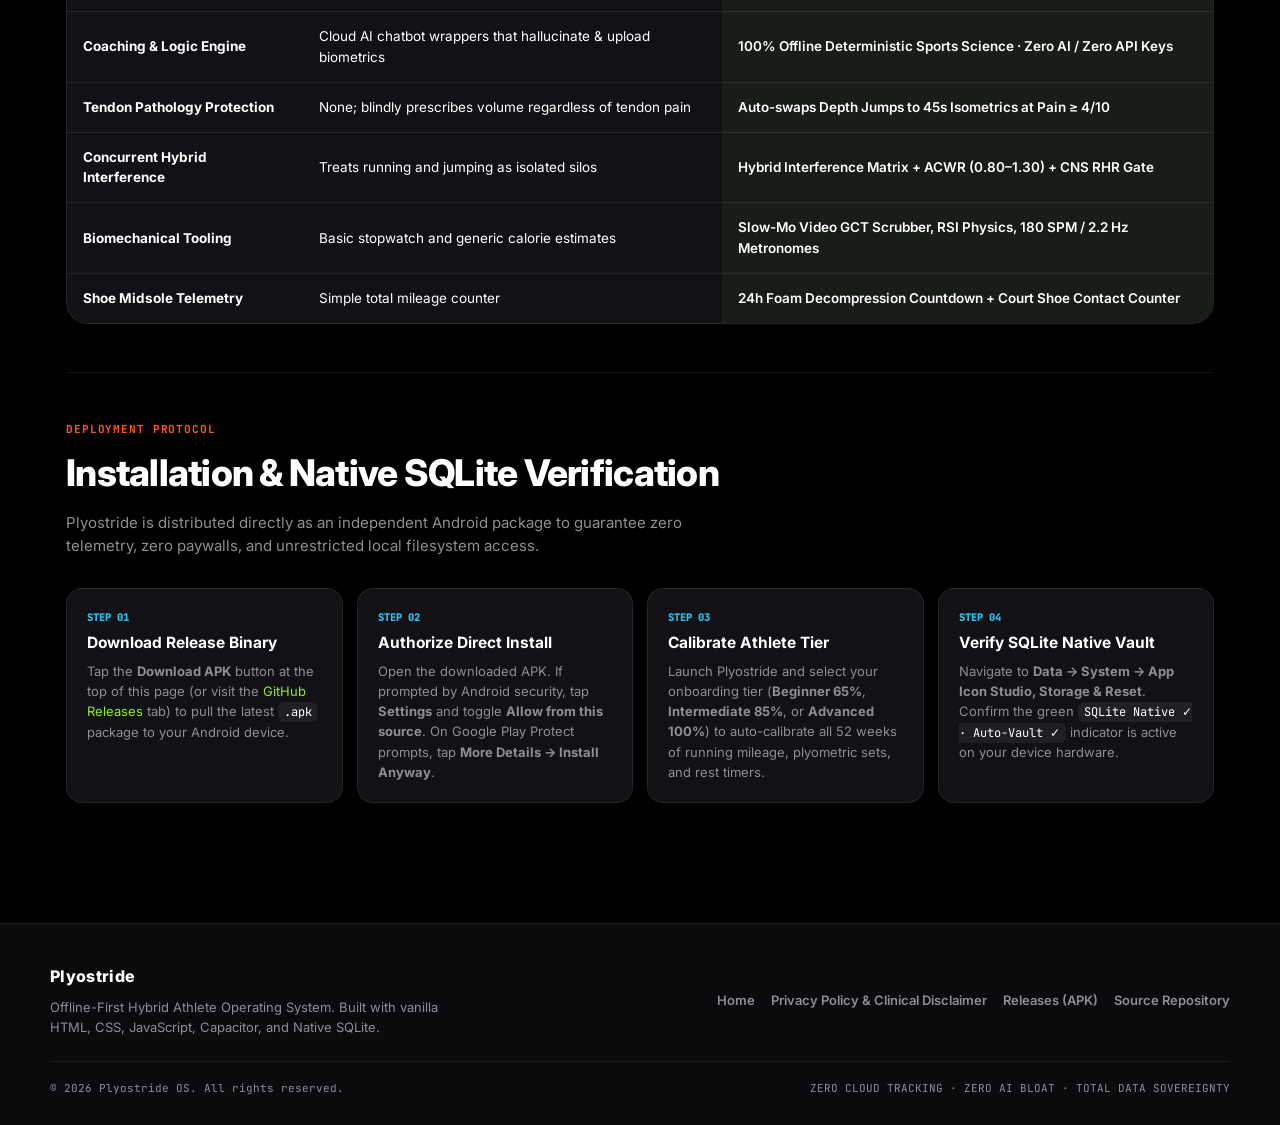
==== commit b829c510: "Update index.html" ====
--- a/index.html
+++ b/index.html
@@ -4,15 +4,15 @@
   <meta charset="UTF-8" />
   <meta name="viewport" content="width=device-width, initial-scale=1.0, maximum-scale=5.0" />
   <meta name="theme-color" content="#000000" />
-  <title>PLYOSTRIDE — Offline-First Hybrid Athlete Operating System</title>
+  <title>Plyostride — Offline-First Hybrid Athlete Operating System</title>
   <meta name="description" content="A 100% deterministic, offline-first native SQLite athletic operating system engineered for vertical jump plyometrics, 10K running periodization, and clinical tendon load management. Zero AI bloat, zero cloud lock-in." />
 
   <!-- OpenGraph / Social Link Preview -->
   <meta property="og:type" content="website" />
-  <meta property="og:title" content="PLYOSTRIDE · Offline-First Hybrid Athlete OS" />
+  <meta property="og:title" content="Plyostride · Offline-First Hybrid Athlete OS" />
   <meta property="og:description" content="52-week deterministic periodization, ACWR tendon load management, RSI flight physics, and native SQLite storage. Zero cloud AI, zero lock-in." />
-  <meta property="og:url" content="https://plyostrideos.github.io/" />
-  <meta property="og:image" content="https://plyostrideos.github.io/icon.jpg" />
+  <meta property="og:url" content="https://ekt-builds.github.io/Plyostride/" />
+  <meta property="og:image" content="https://ekt-builds.github.io/Plyostride/icon.jpg" />
 
   <!-- Inline SVG Favicon + icon.jpg Fallback -->
   <link rel="icon" type="image/svg+xml" href="data:image/svg+xml,%3Csvg xmlns='http://www.w3.org/2000/svg' viewBox='0 0 512 512'%3E%3Cdefs%3E%3ClinearGradient id='g' x1='0' y1='0' x2='1' y2='1'%3E%3Cstop offset='0%25' stop-color='%23232329'/%3E%3Cstop offset='100%25' stop-color='%230E0E12'/%3E%3C/linearGradient%3E%3C/defs%3E%3Crect width='512' height='512' rx='118' fill='url(%23g)'/%3E%3Cpath d='M104 388 C196 306 312 286 414 304' fill='none' stroke='%23FF5A1F' stroke-width='36' stroke-linecap='round'/%3E%3Cpath d='M126 322 C214 246 318 228 402 244' fill='none' stroke='%232BC4F3' stroke-width='34' stroke-linecap='round'/%3E%3Cpath d='M168 258 L256 116 L344 258' fill='none' stroke='%2392E82A' stroke-width='42' stroke-linecap='round' stroke-linejoin='round'/%3E%3Ccircle cx='256' cy='228' r='22' fill='%2392E82A'/%3E%3C/svg%3E" />
@@ -22,7 +22,7 @@
   <link rel="preconnect" href="https://fonts.googleapis.com" />
   <link rel="preconnect" href="https://fonts.gstatic.com" crossorigin />
   <link href="https://fonts.googleapis.com/css2?family=Inter:wght@400;500;600;700;800;900&family=JetBrains+Mono:wght@500;600;700&display=swap" rel="stylesheet" />
-  <link rel="stylesheet" href="styles.css?v=2.0.2" />
+  <link rel="stylesheet" href="styles.css?v=2.0.3" />
   <style>
     /* Theme-reactive phone mockup surfaces & reliable theme-dot hit targets */
     .phone-screen {
@@ -60,7 +60,7 @@
   <nav class="top-nav">
     <div class="nav-inner">
       <a href="index.html" class="brand-lockup">
-        <svg class="brand-squircle" viewBox="0 0 512 512" aria-label="PLYOSTRIDE Icon">
+        <svg class="brand-squircle" viewBox="0 0 512 512" aria-label="Plyostride Icon">
           <defs>
             <linearGradient id="navIconGrad" x1="0" y1="0" x2="1" y2="1">
               <stop offset="0%" stop-color="#25252B" />
@@ -74,7 +74,7 @@
           <circle cx="256" cy="228" r="22" fill="var(--secondary)" />
         </svg>
         <div class="brand-text-wrap">
-          <span class="logo-text">PLYOSTRIDE</span>
+          <span class="logo-text">Plyostride</span>
           <span class="version-pill mono" id="nav-version-pill">v2.0.0 STABLE</span>
         </div>
       </a>
@@ -89,7 +89,7 @@
       <div class="nav-actions">
         <!-- Live 5-Theme Switcher -->
         <div class="theme-switcher" role="group" aria-label="OLED Theme Preview">
-          <button type="button" class="theme-dot active" data-set-theme="carbon" aria-pressed="true" title="PLYOSTRIDE Carbon (Default)">
+          <button type="button" class="theme-dot active" data-set-theme="carbon" aria-pressed="true" title="Plyostride Carbon (Default)">
             <span style="background:#FF5A1F;"></span>
           </button>
           <button type="button" class="theme-dot" data-set-theme="cobalt" aria-pressed="false" title="Cobalt Velocity">
@@ -106,7 +106,7 @@
           </button>
         </div>
 
-        <a href="https://github.com/plyostrideos/plyostrideos.github.io/releases" target="_blank" rel="noopener" class="btn-nav" id="nav-github-link">
+        <a href="https://github.com/ekt-builds/Plyostride/releases" target="_blank" rel="noopener" class="btn-nav" id="nav-github-link">
           <svg width="15" height="15" viewBox="0 0 24 24" fill="currentColor"><path d="M12 .3a12 12 0 0 0-3.8 23.4c.6.1.8-.3.8-.6v-2c-3.3.7-4-1.6-4-1.6-.6-1.4-1.4-1.8-1.4-1.8-1-.7.1-.7.1-.7 1.2.1 1.8 1.2 1.8 1.2 1 1.8 2.8 1.3 3.5 1 .1-.8.4-1.3.7-1.6-2.7-.3-5.5-1.3-5.5-6 0-1.2.5-2.3 1.3-3.1-.2-.4-.6-1.6 0-3.2 0 0 1-.3 3.4 1.2a11.5 11.5 0 0 1 6 0c2.3-1.5 3.3-1.2 3.3-1.2.6 1.6.2 2.8 0 3.2.9.8 1.3 1.9 1.3 3.2 0 4.6-2.8 5.6-5.5 5.9.5.4.9 1 .9 2.2v3.3c0 .3.1.7.8.6A12 12 0 0 0 12 .3"/></svg>
           <span>Releases</span>
         </a>
@@ -127,11 +127,11 @@
         <h1>Deterministic Periodization.<br /><span class="text-gradient">Zero Cloud Lock-In.</span></h1>
 
         <p class="hero-sub">
-          Most fitness apps trap your biometrics on proprietary servers or push gimmicky cloud AI chatbots. <strong>PLYOSTRIDE</strong> is a 100% deterministic, offline-first hybrid athlete operating system engineered for explosive vertical jump progression, 10K aerobic pacing, and clinical tendon load management—written directly to a native SQLite vault on your device.
+          Most fitness apps trap your biometrics on proprietary servers or push gimmicky cloud AI chatbots. <strong>Plyostride</strong> is a 100% deterministic, offline-first hybrid athlete operating system engineered for explosive vertical jump progression, 10K aerobic pacing, and clinical tendon load management—written directly to a native SQLite vault on your device.
         </p>
 
         <div class="cta-group">
-          <a id="apk-download-btn" href="https://github.com/plyostrideos/plyostrideos.github.io/releases" class="btn btn-primary">
+          <a id="apk-download-btn" href="https://github.com/ekt-builds/Plyostride/releases" class="btn btn-primary">
             <svg width="19" height="19" viewBox="0 0 24 24" fill="none" stroke="currentColor" stroke-width="2.5" stroke-linecap="round" stroke-linejoin="round"><path d="M21 15v4a2 2 0 0 1-2 2H5a2 2 0 0 1-2-2v-4"/><polyline points="7 10 12 15 17 10"/><line x1="12" y1="15" x2="12" y2="3"/></svg>
             <span id="apk-btn-label">Download v2.0.0 APK</span>
           </a>
@@ -157,7 +157,7 @@
         </div>
       </div>
 
-      <!-- Right Column: Exact 1:1 Interactive PLYOSTRIDE OLED Phone Preview -->
+      <!-- Right Column: Exact 1:1 Interactive Plyostride OLED Phone Preview -->
       <div class="hero-device-stage">
         <div class="phone-frame">
           <div class="phone-notch"></div>
@@ -173,7 +173,7 @@
                   <path d="M168 258 L256 116 L344 258" fill="none" stroke="var(--secondary)" stroke-width="42" stroke-linecap="round" stroke-linejoin="round" />
                   <circle cx="256" cy="228" r="24" fill="var(--secondary)" />
                 </svg>
-                <span class="mock-title">PLYOSTRIDE</span>
+                <span class="mock-title">Plyostride</span>
               </div>
               <div class="mock-header-pills mono">
                 <span class="mock-exit-pill">
@@ -382,11 +382,11 @@
                   <span class="mock-tag mono">100% OFFLINE</span>
                 </div>
                 <div class="mono" style="font-size:10.5px;color:var(--text-dim);line-height:1.65;">
-                  • Flight-Time Jump & RSI: <span class="text-green">h = g·t²/8</span><br />
-                  • Slow-Mo Video GCT Scrubber (240 FPS)<br />
-                  • Cadence Metronome: <span class="text-orange">180 SPM</span> / <span class="text-cyan">2.2 Hz</span><br />
-                  • Keith Baar 5×45s Isometric Timer<br />
-                  • Prehab Lab: Tendon · MTSS · Plantar
+- Flight-Time Jump & RSI: <span class="text-green">h = g·t²/8</span><br />
+- Slow-Mo Video GCT Scrubber (240 FPS)<br />
+- Cadence Metronome: <span class="text-orange">180 SPM</span> / <span class="text-cyan">2.2 Hz</span><br />
+- Keith Baar 5×45s Isometric Timer<br />
+- Prehab Lab: Tendon · MTSS · Plantar
                 </div>
               </div>
               <div class="mock-card">
@@ -457,12 +457,12 @@
 
   <main class="content-container">
 
-    <!-- SECTION 1: 6-PILLAR BENTO ARCHITECTURE (BALANCED 3-ROW 3-COL GRID: 2+1, 1+2, 2+1) -->
+    <!-- SECTION 1: 6-PILLAR BENTO ARCHITECTURE -->
     <section id="architecture" class="section-block">
       <div class="section-header">
         <span class="eyebrow mono">SYSTEM ARCHITECTURE</span>
         <h2>Engineered for Concurrent Hybrid Output</h2>
-        <p>Combining high-mileage aerobic running with maximal vertical jump plyometrics creates severe neuromuscular interference if unmanaged. PLYOSTRIDE resolves the interference effect through six deterministic, zero-AI subsystems.</p>
+        <p>Combining high-mileage aerobic running with maximal vertical jump plyometrics creates severe neuromuscular interference if unmanaged. Plyostride resolves the interference effect through six deterministic, zero-AI subsystems.</p>
       </div>
 
       <div class="bento-grid">
@@ -474,7 +474,7 @@
           </div>
           <h3>3-Tier Native SQLite + OPFS Hardware Vault</h3>
           <p>
-            Web-wrapper apps lose your training history the moment the mobile OS clears browser cache. PLYOSTRIDE writes directly to Android's physical flash storage (<code>/data/data/com.plyostride.app/databases/plyostride_vault</code>), backed by an automated Origin Private File System (OPFS) and persistent IndexedDB mirror. Export full <code>.json</code> snapshots, <code>.csv</code> spreadsheets, or transfer profiles across devices via zero-account Sync Codes.
+            Web-wrapper apps lose your training history the moment the mobile OS clears browser cache. Plyostride writes directly to Android's physical flash storage (<code>/data/data/com.plyostride.app/databases/plyostride_vault</code>), backed by an automated Origin Private File System (OPFS) and persistent IndexedDB mirror. Export full <code>.json</code> snapshots, <code>.csv</code> spreadsheets, or transfer profiles across devices via zero-account Sync Codes.
           </p>
         </article>
 
@@ -518,7 +518,7 @@
           </div>
           <h3>Midsole Foam Decompression & Slow-Mo Video GCT Scrubber</h3>
           <p>
-            Running shoe midsoles require 24 hours to decompress after runs ≥ 10 km. PLYOSTRIDE enforces shoe rotation between Zone 2 mileage trainers and carbon/tempo racers while counting cumulative jump contacts on your court shoes. Includes an on-board slow-motion video frame scrubber (60/120/240 FPS) to measure exact Ground Contact Time (GCT) and Reactive Strength Index (RSI).
+            Running shoe midsoles require 24 hours to decompress after runs ≥ 10 km. Plyostride enforces shoe rotation between Zone 2 mileage trainers and carbon/tempo racers while counting cumulative jump contacts on your court shoes. Includes an on-board slow-motion video frame scrubber (60/120/240 FPS) to measure exact Ground Contact Time (GCT) and Reactive Strength Index (RSI).
           </p>
         </article>
 
@@ -539,7 +539,7 @@
       <div class="section-header">
         <span class="eyebrow mono">INTERACTIVE SANDBOX</span>
         <h2>Test the On-Board Physics & Physiology Engines</h2>
-        <p>Experience the exact mathematical models embedded inside PLYOSTRIDE's Tools tab—live in your browser.</p>
+        <p>Experience the exact mathematical models embedded inside Plyostride's Tools tab—live in your browser.</p>
       </div>
 
       <div class="sandbox-grid">
@@ -660,7 +660,7 @@
             <tr>
               <th>Architectural Dimension</th>
               <th>Mainstream Cloud Fitness Apps</th>
-              <th class="highlight-col">PLYOSTRIDE v2.0.0</th>
+              <th class="highlight-col">Plyostride v2.0.0</th>
             </tr>
           </thead>
           <tbody>
@@ -704,14 +704,14 @@
       <div class="section-header">
         <span class="eyebrow mono">DEPLOYMENT PROTOCOL</span>
         <h2>Installation & Native SQLite Verification</h2>
-        <p>PLYOSTRIDE is distributed directly as an independent Android package to guarantee zero telemetry, zero paywalls, and unrestricted local filesystem access.</p>
+        <p>Plyostride is distributed directly as an independent Android package to guarantee zero telemetry, zero paywalls, and unrestricted local filesystem access.</p>
       </div>
 
       <div class="steps-grid">
         <div class="step-card">
           <div class="step-num mono">STEP 01</div>
           <h3>Download Release Binary</h3>
-          <p>Tap the <strong>Download APK</strong> button at the top of this page (or visit the <a href="https://github.com/plyostrideos/plyostrideos.github.io/releases" target="_blank" rel="noopener">GitHub Releases</a> tab) to pull the latest <code>.apk</code> package to your Android device.</p>
+          <p>Tap the <strong>Download APK</strong> button at the top of this page (or visit the <a href="https://github.com/ekt-builds/Plyostride/releases" target="_blank" rel="noopener">GitHub Releases</a> tab) to pull the latest <code>.apk</code> package to your Android device.</p>
         </div>
 
         <div class="step-card">
@@ -723,7 +723,7 @@
         <div class="step-card">
           <div class="step-num mono">STEP 03</div>
           <h3>Calibrate Athlete Tier</h3>
-          <p>Launch PLYOSTRIDE and select your onboarding tier (<strong>Beginner 65%</strong>, <strong>Intermediate 85%</strong>, or <strong>Advanced 100%</strong>) to auto-calibrate all 52 weeks of running mileage, plyometric sets, and rest timers.</p>
+          <p>Launch Plyostride and select your onboarding tier (<strong>Beginner 65%</strong>, <strong>Intermediate 85%</strong>, or <strong>Advanced 100%</strong>) to auto-calibrate all 52 weeks of running mileage, plyometric sets, and rest timers.</p>
         </div>
 
         <div class="step-card">
@@ -741,8 +741,8 @@
     <div class="footer-inner">
       <div class="footer-brand">
         <div class="brand-lockup">
-          <img src="icon.jpg" alt="PLYOSTRIDE" class="footer-icon" onerror="this.style.display='none'" />
-          <span class="logo-text">PLYOSTRIDE</span>
+          <img src="icon.jpg" alt="Plyostride" class="footer-icon" onerror="this.style.display='none'" />
+          <span class="logo-text">Plyostride</span>
         </div>
         <p>Offline-First Hybrid Athlete Operating System. Built with vanilla HTML, CSS, JavaScript, Capacitor, and Native SQLite.</p>
       </div>
@@ -750,17 +750,17 @@
       <div class="footer-links">
         <a href="index.html">Home</a>
         <a href="privacy.html">Privacy Policy & Clinical Disclaimer</a>
-        <a href="https://github.com/plyostrideos/plyostrideos.github.io/releases" target="_blank" rel="noopener">Releases (APK)</a>
-        <a href="https://github.com/plyostrideos/plyostrideos.github.io" target="_blank" rel="noopener">Source Repository</a>
+        <a href="https://github.com/ekt-builds/Plyostride/releases" target="_blank" rel="noopener">Releases (APK)</a>
+        <a href="https://github.com/ekt-builds/Plyostride" target="_blank" rel="noopener">Source Repository</a>
       </div>
     </div>
     <div class="footer-bottom mono">
-      <span>© 2026 PLYOSTRIDE OS. All rights reserved.</span>
+      <span>© 2026 Plyostride OS. All rights reserved.</span>
       <span>ZERO CLOUD TRACKING · ZERO AI BLOAT · TOTAL DATA SOVEREIGNTY</span>
     </div>
   </footer>
 
-  <!-- INTERACTIVE LABS, THEME ENGINE & MULTI-REPO APK RESOLVER -->
+  <!-- INTERACTIVE LABS, THEME ENGINE & RESILIENT APK RESOLVER -->
   <script>
     /* 1. Crash-Proof Live 5-Theme Switcher (Synced with privacy.html) */
     const VALID_THEMES = {
@@ -897,7 +897,7 @@
       document.getElementById('lab-800-out').textContent = rep800M + ':' + rep800S;
     }
 
-    /* 5. Multi-Repo Resilient GitHub Release APK Resolver */
+    /* 5. Resilient GitHub Release APK Resolver */
     async function resolveLatestApk() {
       const btn = document.getElementById('apk-download-btn');
       const btnLabel = document.getElementById('apk-btn-label');
@@ -906,8 +906,7 @@
       const statusText = document.getElementById('release-status-text');
 
       const reposToCheck = [
-        'plyostrideos/plyostrideos.github.io',
-        'emmanueltumolva/PLYOSTRIDE'
+        'ekt-builds/Plyostride'
       ];
 
       for (const repo of reposToCheck) {
--- a/styles.css
+++ b/styles.css
@@ -240,8 +240,9 @@
 }
 
 .theme-dot {
-  width: 19px;
-  height: 19px;
+  width: 22px;
+  height: 22px;
+  padding: 0;
   border-radius: 50%;
   border: 1.5px solid transparent;
   background: transparent;
@@ -257,9 +258,11 @@
 }
 
 .theme-dot span {
-  width: 11px;
-  height: 11px;
+  width: 12px;
+  height: 12px;
   border-radius: 50%;
+  display: block;
+  pointer-events: none;
 }
 
 .theme-dot.active {
@@ -472,7 +475,7 @@
 }
 
 .phone-screen {
-  background: #000000;
+  background: var(--bg);
   border-radius: 30px;
   padding: 12px 11px 10px;
   min-height: 604px;
@@ -481,6 +484,7 @@
   border: 1px solid var(--hairline);
   overflow: hidden;
   isolation: isolate;
+  transition: background-color 0.3s var(--spring), border-color 0.3s ease;
 }
 
 /* Defensive guard: keep stadium rings free of cap-dot artifacts */
@@ -528,7 +532,7 @@
 .mock-wk-pill {
   font-size: 10px;
   font-weight: 700;
-  background: #141418;
+  background: var(--card);
   border: 1px solid var(--hairline);
   padding: 4px 8px;
   border-radius: 999px;
@@ -551,12 +555,13 @@
 
 /* Philippians 4:13 Scripture Card */
 .mock-verse {
-  background: #0E0E12;
+  background: var(--bg-elevated);
   border: 1px solid var(--hairline);
   border-left: 3px solid var(--primary);
   border-radius: 6px 12px 12px 6px;
   padding: 8px 11px;
   text-align: left;
+  transition: background-color 0.3s var(--spring), border-color 0.3s ease;
 }
 
 .mock-verse-ref {
@@ -591,7 +596,7 @@
 .mock-badge-right {
   position: absolute;
   bottom: 4px;
-  background: #121216;
+  background: var(--card);
   border: 1px solid var(--hairline);
   border-radius: 12px;
   padding: 5px 9px;
@@ -608,11 +613,12 @@
 
 /* App Cards */
 .mock-card {
-  background: #121216;
+  background: var(--card);
   border: 1px solid var(--hairline);
   border-radius: 16px;
   padding: 11px 12px;
   text-align: left;
+  transition: background-color 0.3s var(--spring), border-color 0.3s ease;
 }
 
 .mock-3col {
@@ -651,7 +657,7 @@
   font-weight: 800;
   line-height: 1.15;
   margin-top: 3px;
-  color: #FFFFFF;
+  color: var(--text);
 }
 
 .mock-m-sub {
@@ -683,8 +689,8 @@
 }
 
 .mock-day.active {
-  background: #1F1F26;
-  color: #FFFFFF;
+  background: var(--card-hover);
+  color: var(--text);
 }
 
 .mock-day i {
@@ -700,7 +706,7 @@
   box-shadow: 0 0 6px var(--secondary);
 }
 
-/* Neon Green Start Workout Button */
+/* Start Workout Button */
 .mock-start-btn {
   width: 100%;
   background: var(--secondary);
@@ -794,7 +800,7 @@
 .mock-goal-bar-track {
   width: 100%;
   height: 8px;
-  background: #232329;
+  background: var(--card-hover);
   border-radius: 999px;
   overflow: hidden;
   margin-bottom: 10px;
@@ -826,7 +832,7 @@
 .mock-goal-num {
   font-size: 16px;
   font-weight: 800;
-  color: #FFFFFF;
+  color: var(--text);
 }
 
 .mock-goal-num span {
@@ -1430,8 +1436,8 @@
     padding: 3px 5px;
   }
   .theme-dot {
-    width: 17px;
-    height: 17px;
+    width: 20px;
+    height: 20px;
   }
   .theme-dot span {
     width: 10px;
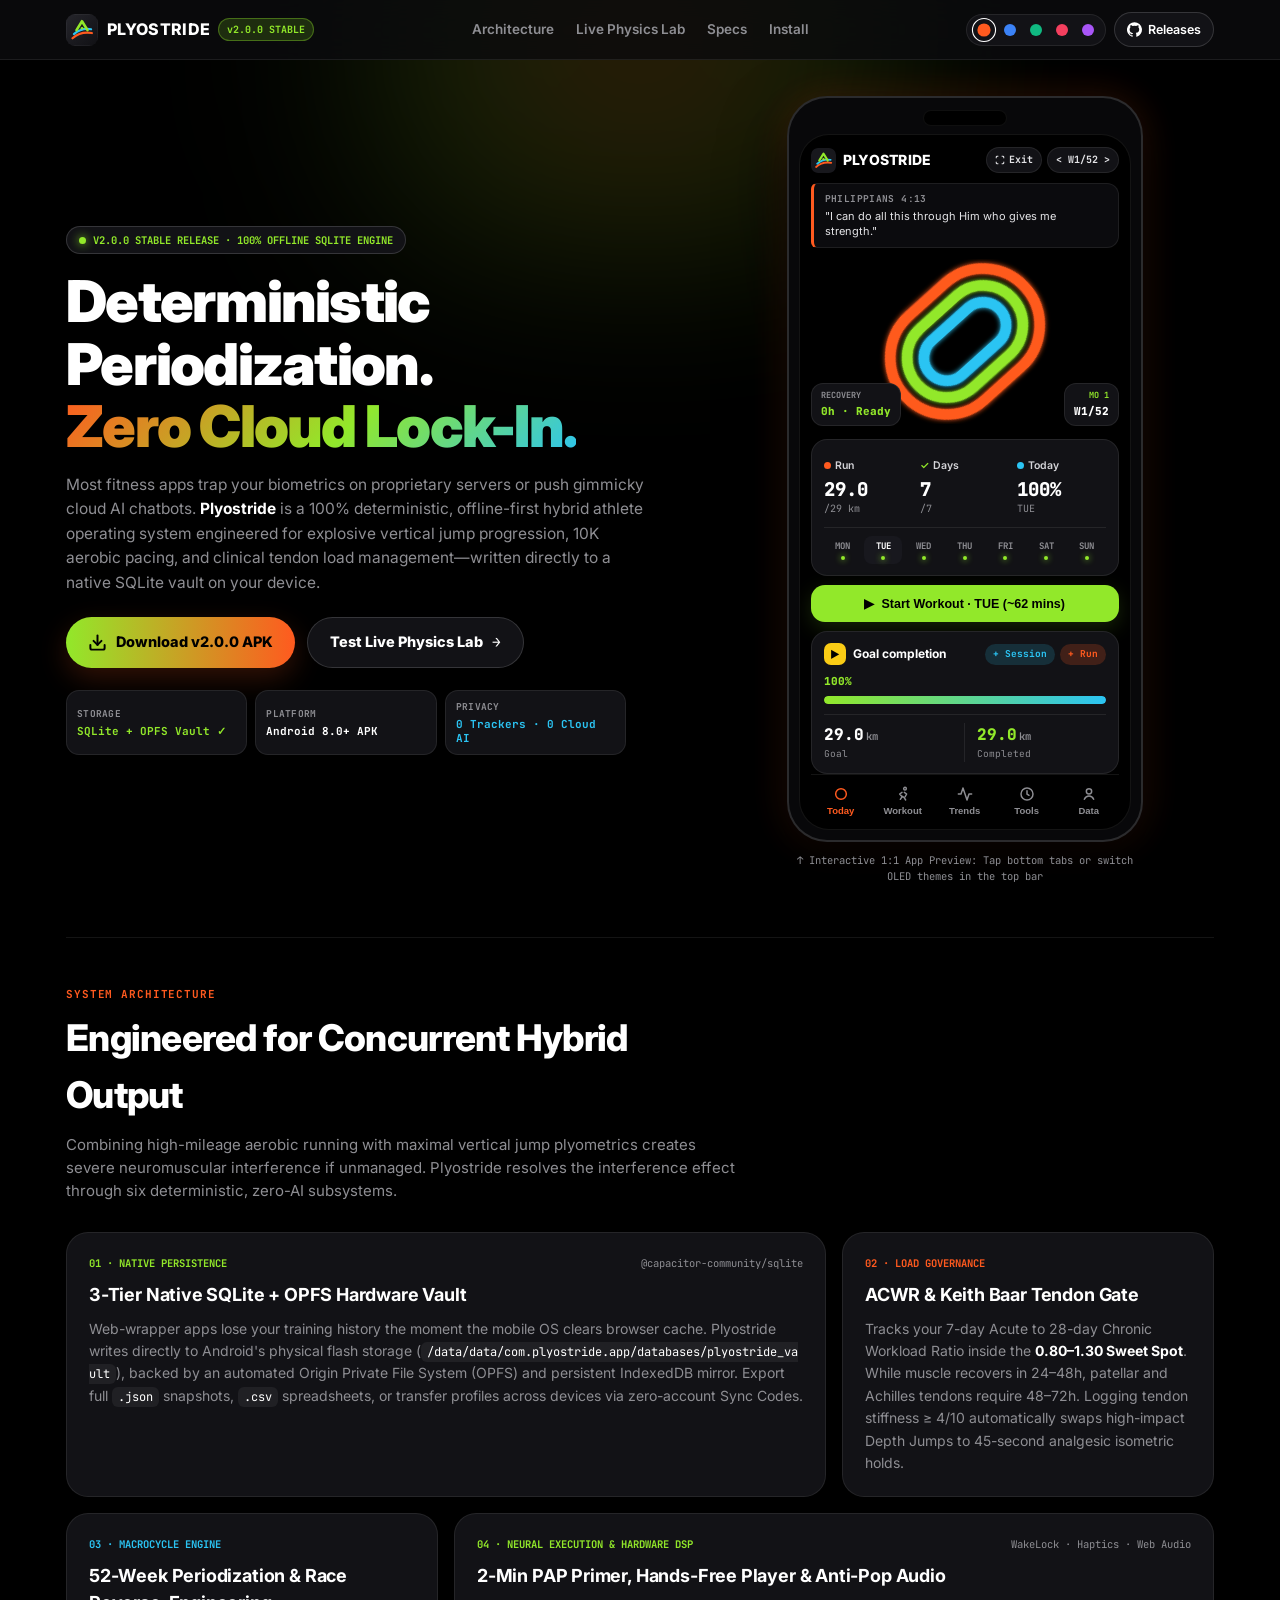
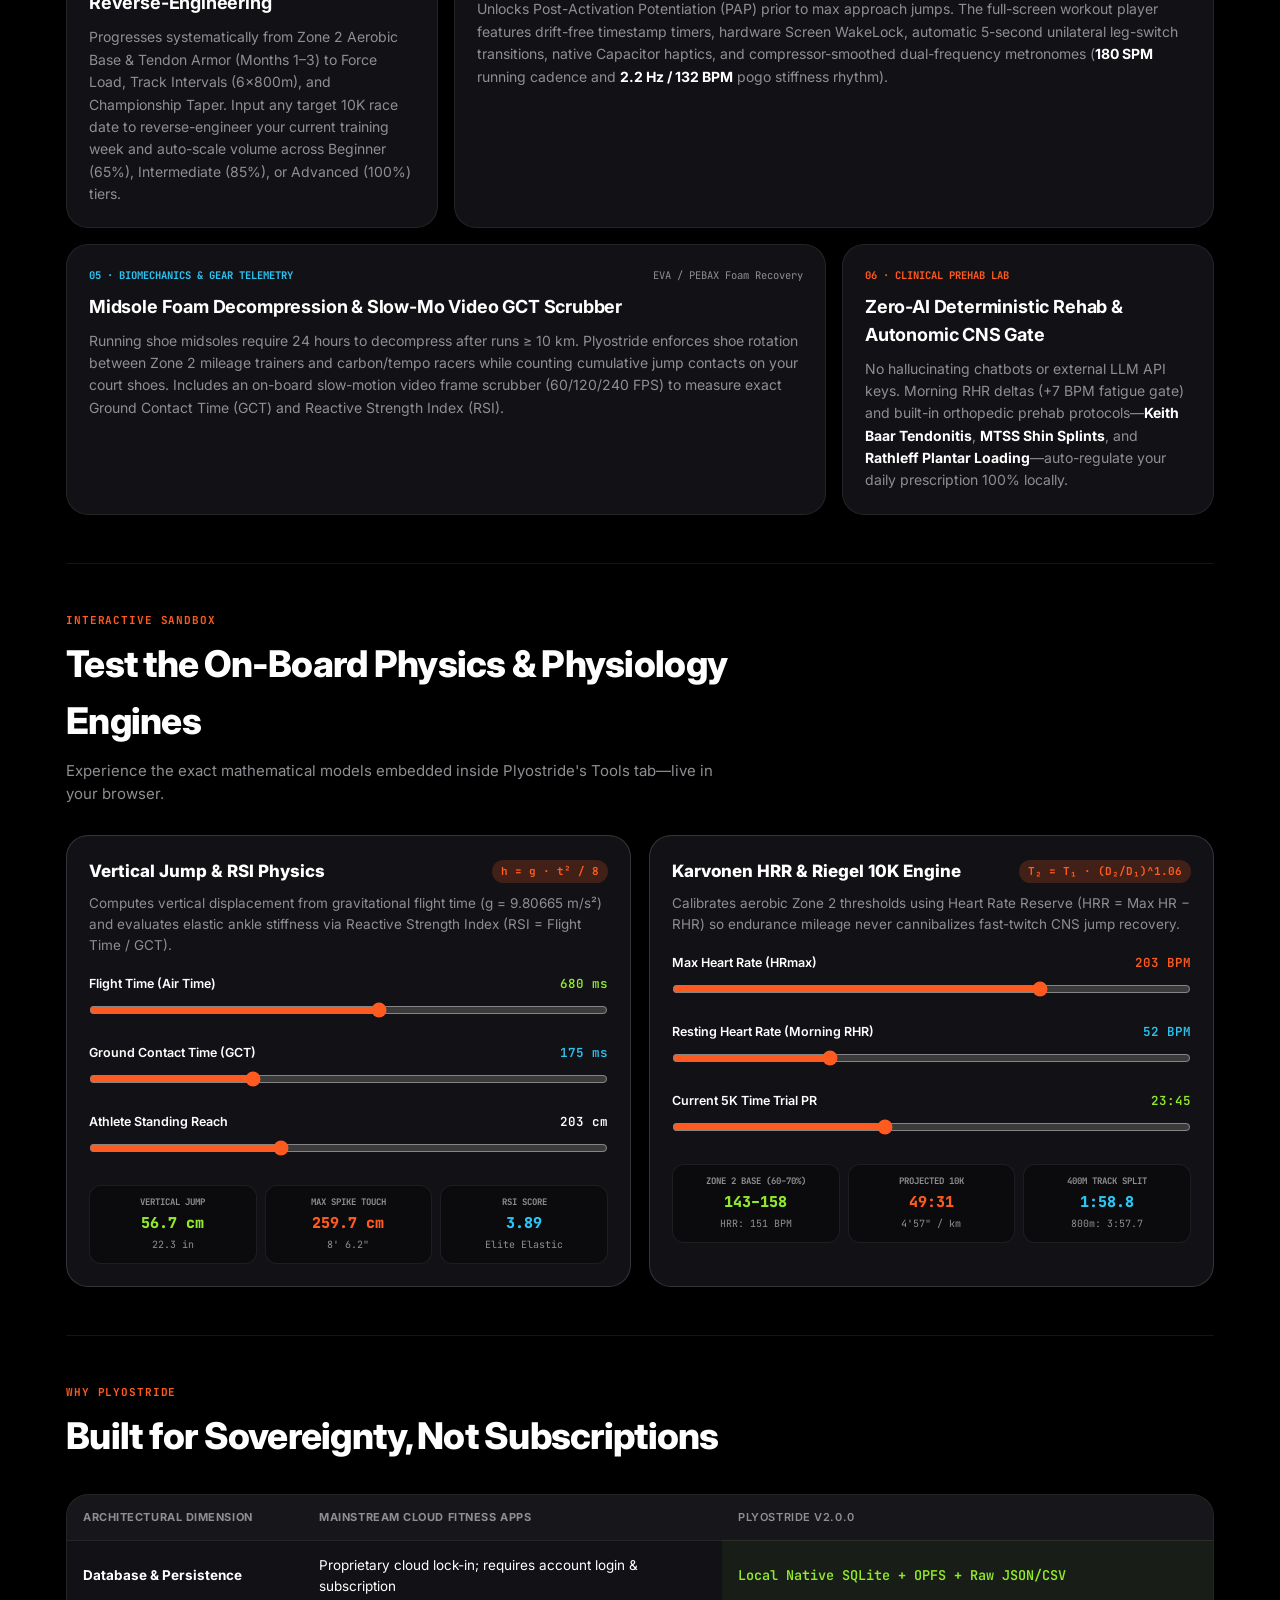
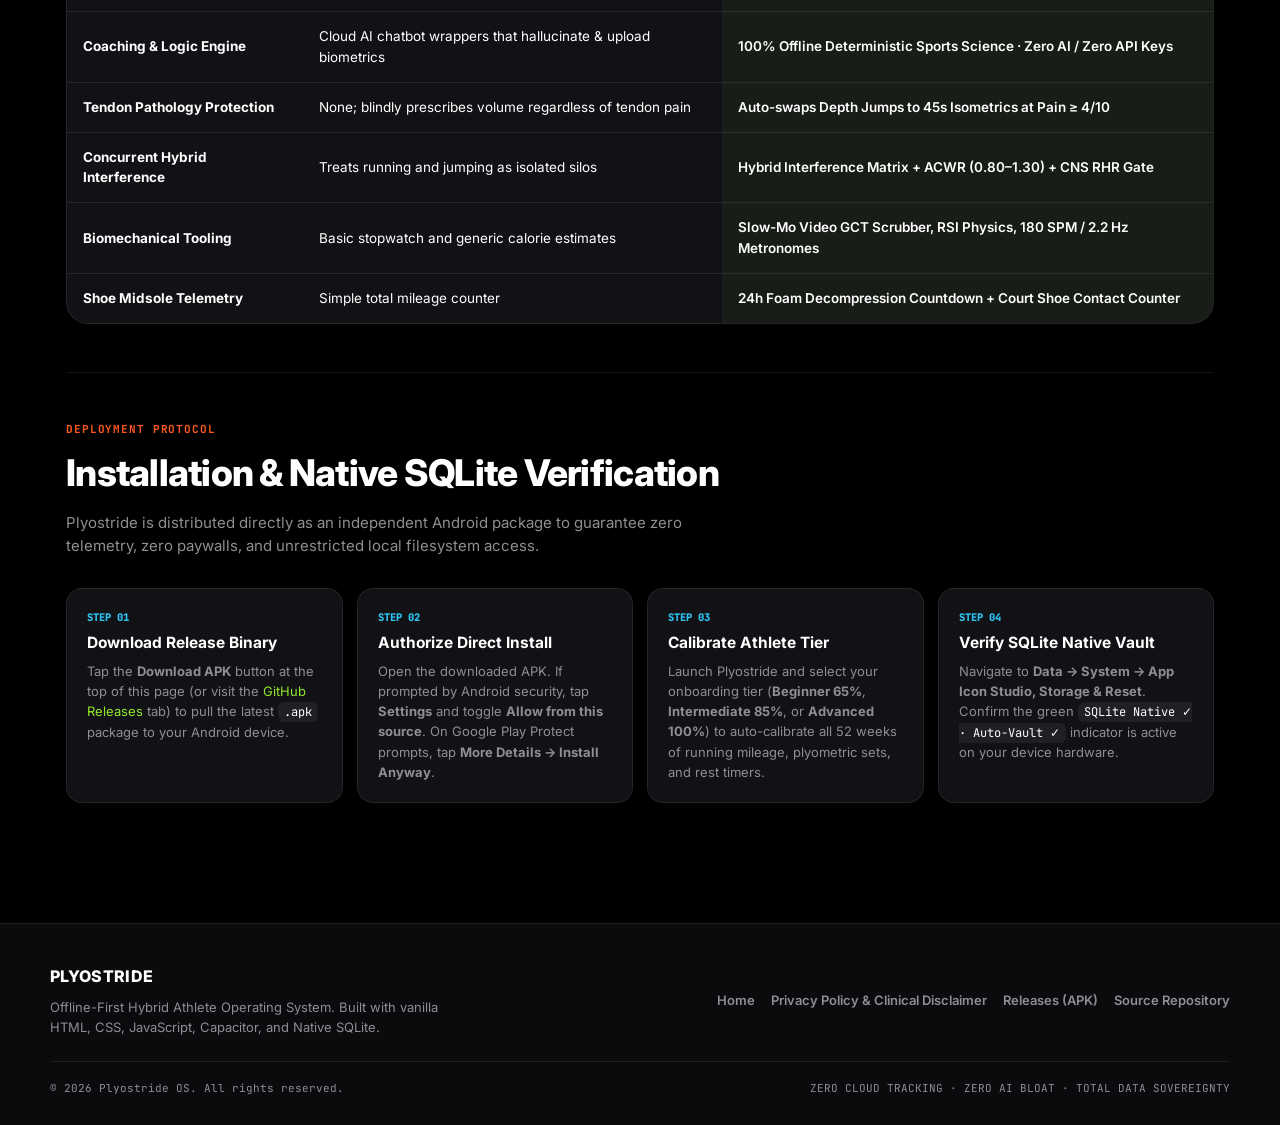
==== commit 54ecd710: "Update index.html" ====
--- a/index.html
+++ b/index.html
@@ -22,7 +22,7 @@
   <link rel="preconnect" href="https://fonts.googleapis.com" />
   <link rel="preconnect" href="https://fonts.gstatic.com" crossorigin />
   <link href="https://fonts.googleapis.com/css2?family=Inter:wght@400;500;600;700;800;900&family=JetBrains+Mono:wght@500;600;700&display=swap" rel="stylesheet" />
-  <link rel="stylesheet" href="styles.css?v=2.0.3" />
+  <link rel="stylesheet" href="styles.css?v=2.0.4" />
   <style>
     /* Theme-reactive phone mockup surfaces & reliable theme-dot hit targets */
     .phone-screen {
@@ -60,7 +60,7 @@
   <nav class="top-nav">
     <div class="nav-inner">
       <a href="index.html" class="brand-lockup">
-        <svg class="brand-squircle" viewBox="0 0 512 512" aria-label="Plyostride Icon">
+        <svg class="brand-squircle" viewBox="0 0 512 512" aria-label="PLYOSTRIDE Icon">
           <defs>
             <linearGradient id="navIconGrad" x1="0" y1="0" x2="1" y2="1">
               <stop offset="0%" stop-color="#25252B" />
@@ -74,7 +74,7 @@
           <circle cx="256" cy="228" r="22" fill="var(--secondary)" />
         </svg>
         <div class="brand-text-wrap">
-          <span class="logo-text">Plyostride</span>
+          <span class="logo-text">PLYOSTRIDE</span>
           <span class="version-pill mono" id="nav-version-pill">v2.0.0 STABLE</span>
         </div>
       </a>
@@ -89,7 +89,7 @@
       <div class="nav-actions">
         <!-- Live 5-Theme Switcher -->
         <div class="theme-switcher" role="group" aria-label="OLED Theme Preview">
-          <button type="button" class="theme-dot active" data-set-theme="carbon" aria-pressed="true" title="Plyostride Carbon (Default)">
+          <button type="button" class="theme-dot active" data-set-theme="carbon" aria-pressed="true" title="PLYOSTRIDE Carbon (Default)">
             <span style="background:#FF5A1F;"></span>
           </button>
           <button type="button" class="theme-dot" data-set-theme="cobalt" aria-pressed="false" title="Cobalt Velocity">
@@ -157,7 +157,7 @@
         </div>
       </div>
 
-      <!-- Right Column: Exact 1:1 Interactive Plyostride OLED Phone Preview -->
+      <!-- Right Column: Exact 1:1 Interactive PLYOSTRIDE OLED Phone Preview -->
       <div class="hero-device-stage">
         <div class="phone-frame">
           <div class="phone-notch"></div>
@@ -173,14 +173,14 @@
                   <path d="M168 258 L256 116 L344 258" fill="none" stroke="var(--secondary)" stroke-width="42" stroke-linecap="round" stroke-linejoin="round" />
                   <circle cx="256" cy="228" r="24" fill="var(--secondary)" />
                 </svg>
-                <span class="mock-title">Plyostride</span>
+                <span class="mock-title">PLYOSTRIDE</span>
               </div>
               <div class="mock-header-pills mono">
                 <span class="mock-exit-pill">
                   <svg width="10" height="10" viewBox="0 0 24 24" fill="none" stroke="currentColor" stroke-width="2.5"><path d="M8 3H5a2 2 0 0 0-2 2v3m18 0V5a2 2 0 0 0-2-2h-3m0 18h3a2 2 0 0 0 2-2v-3M3 16v3a2 2 0 0 0 2 2h3"/></svg>
                   Exit
                 </span>
-                <span class="mock-wk-pill">< W1/52 ></span>
+                <span class="mock-wk-pill">&lt; W1/52 &gt;</span>
               </div>
             </div>
 
@@ -305,7 +305,7 @@
             <div class="mock-view" id="mock-view-workout">
               <div class="mock-card">
                 <div style="display:flex;justify-content:space-between;align-items:center;margin-bottom:8px;">
-                  <span style="font-size:12px;font-weight:700;">Tuesday · Jump & Strength</span>
+                  <span style="font-size:12px;font-weight:700;">Tuesday · Jump &amp; Strength</span>
                   <span class="mock-tag mono">100% DONE</span>
                 </div>
                 <div class="mock-ex-item done">
@@ -319,7 +319,7 @@
                   <span class="mock-chk">✓</span>
                   <div>
                     <div class="mock-ex-name">Depth Jumps (12–18")</div>
-                    <div class="mock-ex-rx mono">3 × 5 · 120s rest · <span class="text-cyan">GCT <185ms</span></div>
+                    <div class="mock-ex-rx mono">3 × 5 · 120s rest · <span class="text-cyan">GCT &lt;185ms</span></div>
                   </div>
                 </div>
                 <div class="mock-ex-item done">
@@ -332,7 +332,7 @@
                 <div class="mock-ex-item done">
                   <span class="mock-chk">✓</span>
                   <div>
-                    <div class="mock-ex-name">4-Part Arch & Soleus Shield</div>
+                    <div class="mock-ex-name">4-Part Arch &amp; Soleus Shield</div>
                     <div class="mock-ex-rx mono">Short Foot · Tibialis · Soleus Iso</div>
                   </div>
                 </div>
@@ -340,7 +340,7 @@
               <div class="mock-card" style="border-color: var(--secondary-glow);">
                 <div style="font-size:11px;font-weight:700;color:var(--secondary);">✓ Keith Baar Tendon Gate Passed</div>
                 <div style="font-size:10.5px;color:var(--text-dim);margin-top:3px;">
-                  Post-session Achilles & patellar check-in logged at 1/10 stiffness. Optimal elastic tendon remodeling unlocked.
+                  Post-session Achilles &amp; patellar check-in logged at 1/10 stiffness. Optimal elastic tendon remodeling unlocked.
                 </div>
               </div>
             </div>
@@ -358,7 +358,7 @@
                 <div class="mono" style="display:flex;justify-content:space-between;font-size:9.5px;color:var(--text-dim);">
                   <span>0.80 Low</span>
                   <span>66 / 90 Plyo Contacts</span>
-                  <span>>1.50 Spike</span>
+                  <span>&gt;1.50 Spike</span>
                 </div>
               </div>
               <div class="mock-card">
@@ -382,7 +382,7 @@
                   <span class="mock-tag mono">100% OFFLINE</span>
                 </div>
                 <div class="mono" style="font-size:10.5px;color:var(--text-dim);line-height:1.65;">
-- Flight-Time Jump & RSI: <span class="text-green">h = g·t²/8</span><br />
+- Flight-Time Jump &amp; RSI: <span class="text-green">h = g·t²/8</span><br />
 - Slow-Mo Video GCT Scrubber (240 FPS)<br />
 - Cadence Metronome: <span class="text-orange">180 SPM</span> / <span class="text-cyan">2.2 Hz</span><br />
 - Keith Baar 5×45s Isometric Timer<br />
@@ -401,7 +401,7 @@
             <div class="mock-view" id="mock-view-data">
               <div class="mock-card">
                 <div style="display:flex;justify-content:space-between;align-items:center;margin-bottom:8px;">
-                  <span style="font-size:12px;font-weight:700;">Database & Athlete Vault</span>
+                  <span style="font-size:12px;font-weight:700;">Database &amp; Athlete Vault</span>
                   <span class="mock-tag mono text-green">SQLite Native ✓</span>
                 </div>
                 <div class="mock-3col mono" style="margin-bottom:8px;">
@@ -482,7 +482,7 @@
           <div class="bento-top">
             <span class="bento-badge mono text-orange">02 · LOAD GOVERNANCE</span>
           </div>
-          <h3>ACWR & Keith Baar Tendon Gate</h3>
+          <h3>ACWR &amp; Keith Baar Tendon Gate</h3>
           <p>
             Tracks your 7-day Acute to 28-day Chronic Workload Ratio inside the <strong>0.80–1.30 Sweet Spot</strong>. While muscle recovers in 24–48h, patellar and Achilles tendons require 48–72h. Logging tendon stiffness ≥ 4/10 automatically swaps high-impact Depth Jumps to 45-second analgesic isometric holds.
           </p>
@@ -493,18 +493,18 @@
           <div class="bento-top">
             <span class="bento-badge mono text-cyan">03 · MACROCYCLE ENGINE</span>
           </div>
-          <h3>52-Week Periodization & Race Reverse-Engineering</h3>
+          <h3>52-Week Periodization &amp; Race Reverse-Engineering</h3>
           <p>
-            Progresses systematically from Zone 2 Aerobic Base & Tendon Armor (Months 1–3) to Force Load, Track Intervals (6×800m), and Championship Taper. Input any target 10K race date to reverse-engineer your current training week and auto-scale volume across Beginner (65%), Intermediate (85%), or Advanced (100%) tiers.
+            Progresses systematically from Zone 2 Aerobic Base &amp; Tendon Armor (Months 1–3) to Force Load, Track Intervals (6×800m), and Championship Taper. Input any target 10K race date to reverse-engineer your current training week and auto-scale volume across Beginner (65%), Intermediate (85%), or Advanced (100%) tiers.
           </p>
         </article>
 
         <article class="bento-card bento-wide">
           <div class="bento-top">
-            <span class="bento-badge mono text-green">04 · NEURAL EXECUTION & HARDWARE DSP</span>
+            <span class="bento-badge mono text-green">04 · NEURAL EXECUTION &amp; HARDWARE DSP</span>
             <span class="mono bento-sub-tag">WakeLock · Haptics · Web Audio</span>
           </div>
-          <h3>2-Min PAP Primer, Hands-Free Player & Anti-Pop Audio</h3>
+          <h3>2-Min PAP Primer, Hands-Free Player &amp; Anti-Pop Audio</h3>
           <p>
             Unlocks Post-Activation Potentiation (PAP) prior to max approach jumps. The full-screen workout player features drift-free timestamp timers, hardware Screen WakeLock, automatic 5-second unilateral leg-switch transitions, native Capacitor haptics, and compressor-smoothed dual-frequency metronomes (<strong>180 SPM</strong> running cadence and <strong>2.2 Hz / 132 BPM</strong> pogo stiffness rhythm).
           </p>
@@ -513,10 +513,10 @@
         <!-- Row 3: 2 + 1 -->
         <article class="bento-card bento-wide">
           <div class="bento-top">
-            <span class="bento-badge mono text-cyan">05 · BIOMECHANICS & GEAR TELEMETRY</span>
+            <span class="bento-badge mono text-cyan">05 · BIOMECHANICS &amp; GEAR TELEMETRY</span>
             <span class="mono bento-sub-tag">EVA / PEBAX Foam Recovery</span>
           </div>
-          <h3>Midsole Foam Decompression & Slow-Mo Video GCT Scrubber</h3>
+          <h3>Midsole Foam Decompression &amp; Slow-Mo Video GCT Scrubber</h3>
           <p>
             Running shoe midsoles require 24 hours to decompress after runs ≥ 10 km. Plyostride enforces shoe rotation between Zone 2 mileage trainers and carbon/tempo racers while counting cumulative jump contacts on your court shoes. Includes an on-board slow-motion video frame scrubber (60/120/240 FPS) to measure exact Ground Contact Time (GCT) and Reactive Strength Index (RSI).
           </p>
@@ -526,7 +526,7 @@
           <div class="bento-top">
             <span class="bento-badge mono text-orange">06 · CLINICAL PREHAB LAB</span>
           </div>
-          <h3>Zero-AI Deterministic Rehab & Autonomic CNS Gate</h3>
+          <h3>Zero-AI Deterministic Rehab &amp; Autonomic CNS Gate</h3>
           <p>
             No hallucinating chatbots or external LLM API keys. Morning RHR deltas (+7 BPM fatigue gate) and built-in orthopedic prehab protocols—<strong>Keith Baar Tendonitis</strong>, <strong>MTSS Shin Splints</strong>, and <strong>Rathleff Plantar Loading</strong>—auto-regulate your daily prescription 100% locally.
           </p>
@@ -538,7 +538,7 @@
     <section id="physics-lab" class="section-block">
       <div class="section-header">
         <span class="eyebrow mono">INTERACTIVE SANDBOX</span>
-        <h2>Test the On-Board Physics & Physiology Engines</h2>
+        <h2>Test the On-Board Physics &amp; Physiology Engines</h2>
         <p>Experience the exact mathematical models embedded inside Plyostride's Tools tab—live in your browser.</p>
       </div>
 
@@ -546,7 +546,7 @@
         <!-- Calculator 1: Flight-Time Vertical Jump & RSI -->
         <div class="sandbox-card">
           <div class="sandbox-head">
-            <h3>Vertical Jump & RSI Physics</h3>
+            <h3>Vertical Jump &amp; RSI Physics</h3>
             <span class="mono pill-code">h = g · t² / 8</span>
           </div>
           <p class="sandbox-desc">Computes vertical displacement from gravitational flight time (g = 9.80665 m/s²) and evaluates elastic ankle stiffness via Reactive Strength Index (RSI = Flight Time / GCT).</p>
@@ -597,7 +597,7 @@
         <!-- Calculator 2: Karvonen HRR & Riegel 10K Race Predictor -->
         <div class="sandbox-card">
           <div class="sandbox-head">
-            <h3>Karvonen HRR & Riegel 10K Engine</h3>
+            <h3>Karvonen HRR &amp; Riegel 10K Engine</h3>
             <span class="mono pill-code">T₂ = T₁ · (D₂/D₁)^1.06</span>
           </div>
           <p class="sandbox-desc">Calibrates aerobic Zone 2 thresholds using Heart Rate Reserve (HRR = Max HR − RHR) so endurance mileage never cannibalizes fast-twitch CNS jump recovery.</p>
@@ -665,13 +665,13 @@
           </thead>
           <tbody>
             <tr>
-              <td><strong>Database & Persistence</strong></td>
-              <td>Proprietary cloud lock-in; requires account login & subscription</td>
+              <td><strong>Database &amp; Persistence</strong></td>
+              <td>Proprietary cloud lock-in; requires account login &amp; subscription</td>
               <td class="highlight-col mono text-green">Local Native SQLite + OPFS + Raw JSON/CSV</td>
             </tr>
             <tr>
-              <td><strong>Coaching & Logic Engine</strong></td>
-              <td>Cloud AI chatbot wrappers that hallucinate & upload biometrics</td>
+              <td><strong>Coaching &amp; Logic Engine</strong></td>
+              <td>Cloud AI chatbot wrappers that hallucinate &amp; upload biometrics</td>
               <td class="highlight-col">100% Offline Deterministic Sports Science · Zero AI / Zero API Keys</td>
             </tr>
             <tr>
@@ -703,7 +703,7 @@
     <section id="install" class="section-block">
       <div class="section-header">
         <span class="eyebrow mono">DEPLOYMENT PROTOCOL</span>
-        <h2>Installation & Native SQLite Verification</h2>
+        <h2>Installation &amp; Native SQLite Verification</h2>
         <p>Plyostride is distributed directly as an independent Android package to guarantee zero telemetry, zero paywalls, and unrestricted local filesystem access.</p>
       </div>
 
@@ -729,7 +729,7 @@
         <div class="step-card">
           <div class="step-num mono">STEP 04</div>
           <h3>Verify SQLite Native Vault</h3>
-          <p>Navigate to <strong>Data → System → App Icon Studio, Storage & Reset</strong>. Confirm the green <code>SQLite Native ✓ · Auto-Vault ✓</code> indicator is active on your device hardware.</p>
+          <p>Navigate to <strong>Data → System → App Icon Studio, Storage &amp; Reset</strong>. Confirm the green <code>SQLite Native ✓ · Auto-Vault ✓</code> indicator is active on your device hardware.</p>
         </div>
       </div>
     </section>
@@ -741,15 +741,15 @@
     <div class="footer-inner">
       <div class="footer-brand">
         <div class="brand-lockup">
-          <img src="icon.jpg" alt="Plyostride" class="footer-icon" onerror="this.style.display='none'" />
-          <span class="logo-text">Plyostride</span>
+          <img src="icon.jpg" alt="PLYOSTRIDE" class="footer-icon" onerror="this.style.display='none'" />
+          <span class="logo-text">PLYOSTRIDE</span>
         </div>
         <p>Offline-First Hybrid Athlete Operating System. Built with vanilla HTML, CSS, JavaScript, Capacitor, and Native SQLite.</p>
       </div>
 
       <div class="footer-links">
         <a href="index.html">Home</a>
-        <a href="privacy.html">Privacy Policy & Clinical Disclaimer</a>
+        <a href="privacy.html">Privacy Policy &amp; Clinical Disclaimer</a>
         <a href="https://github.com/ekt-builds/Plyostride/releases" target="_blank" rel="noopener">Releases (APK)</a>
         <a href="https://github.com/ekt-builds/Plyostride" target="_blank" rel="noopener">Source Repository</a>
       </div>
